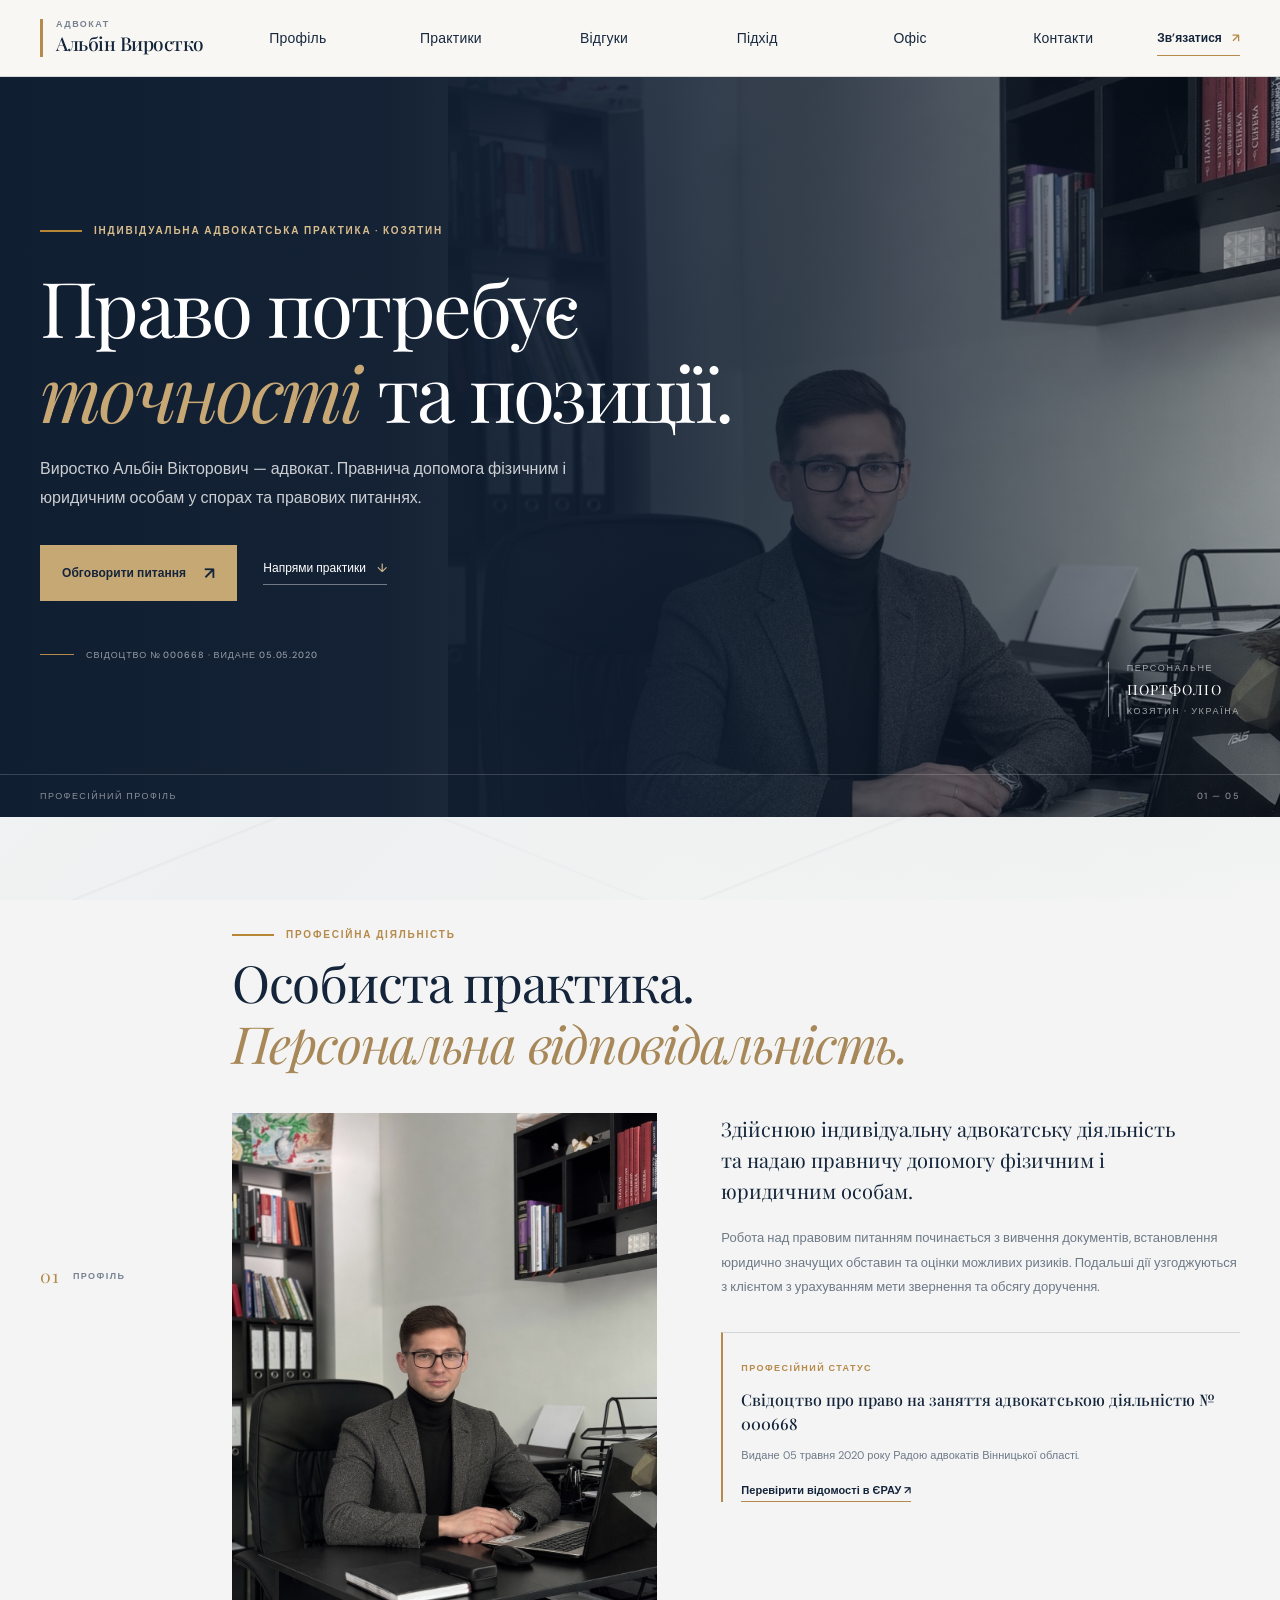
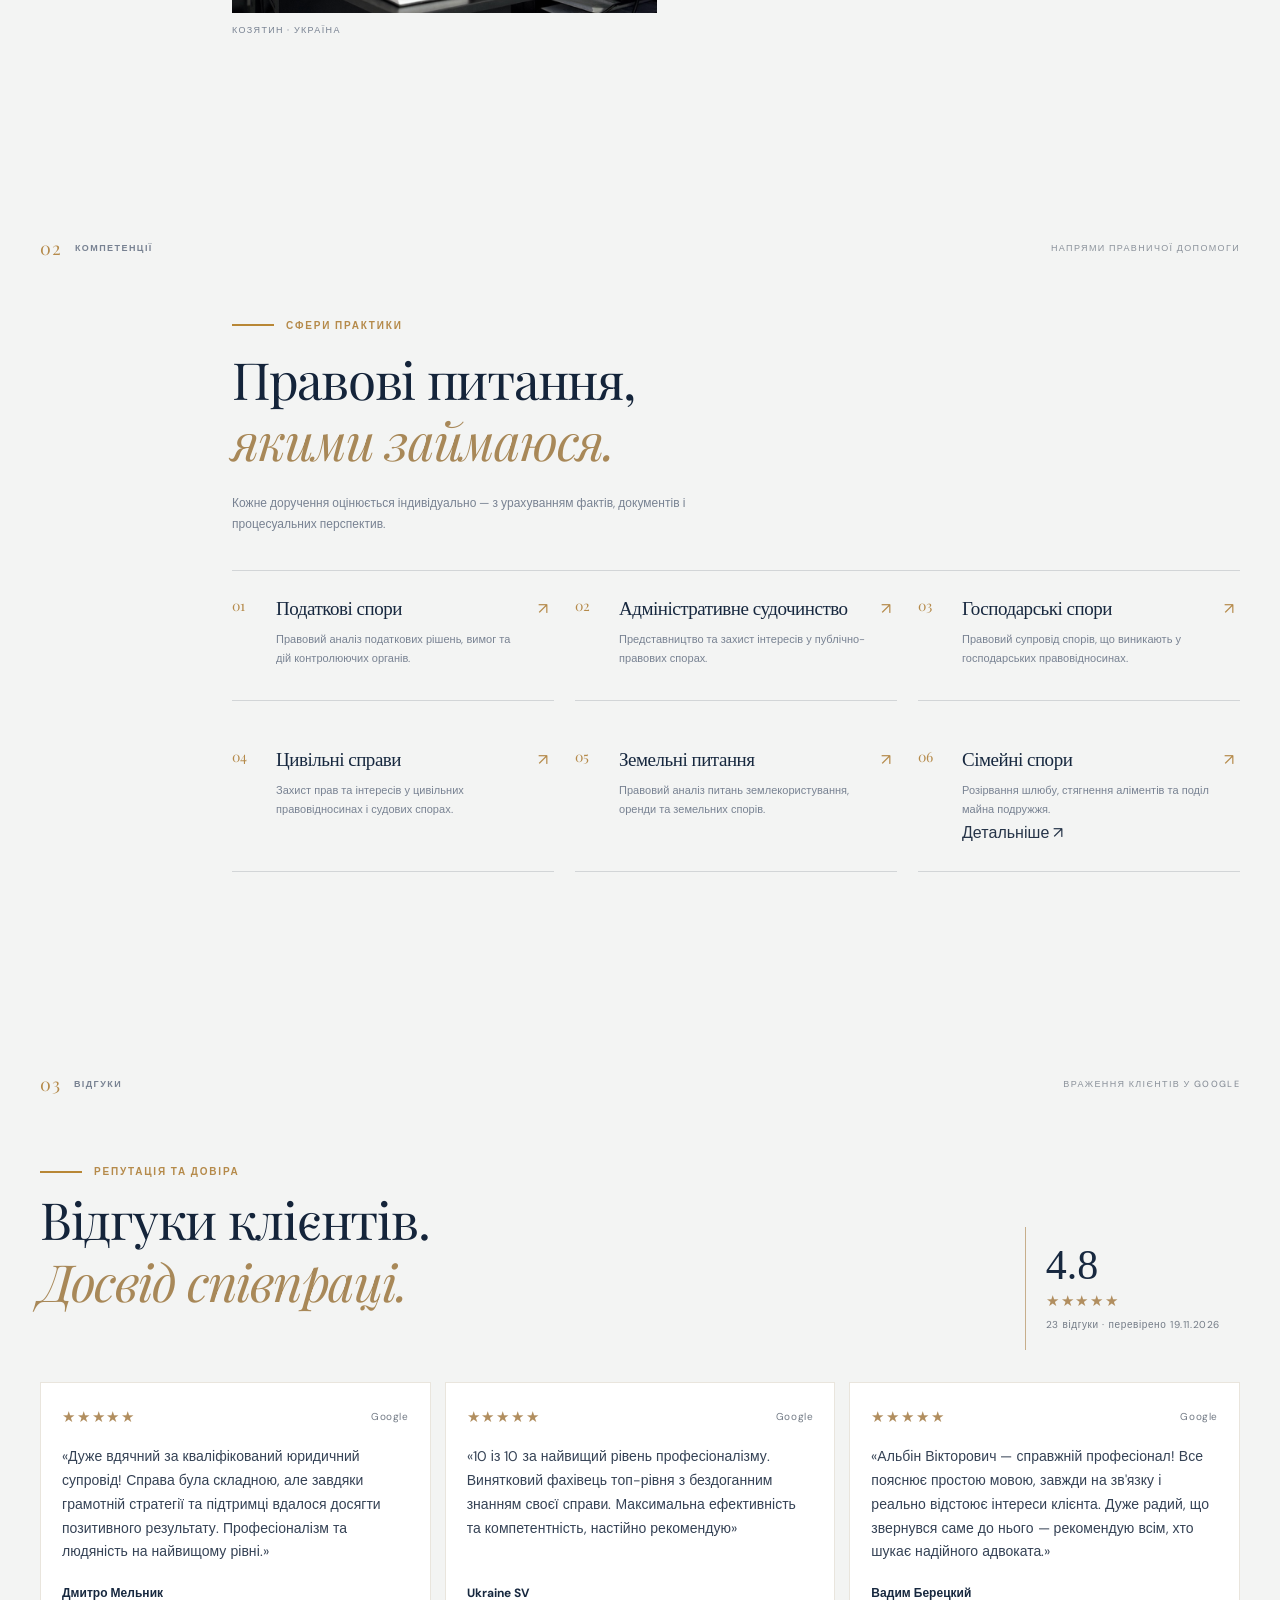
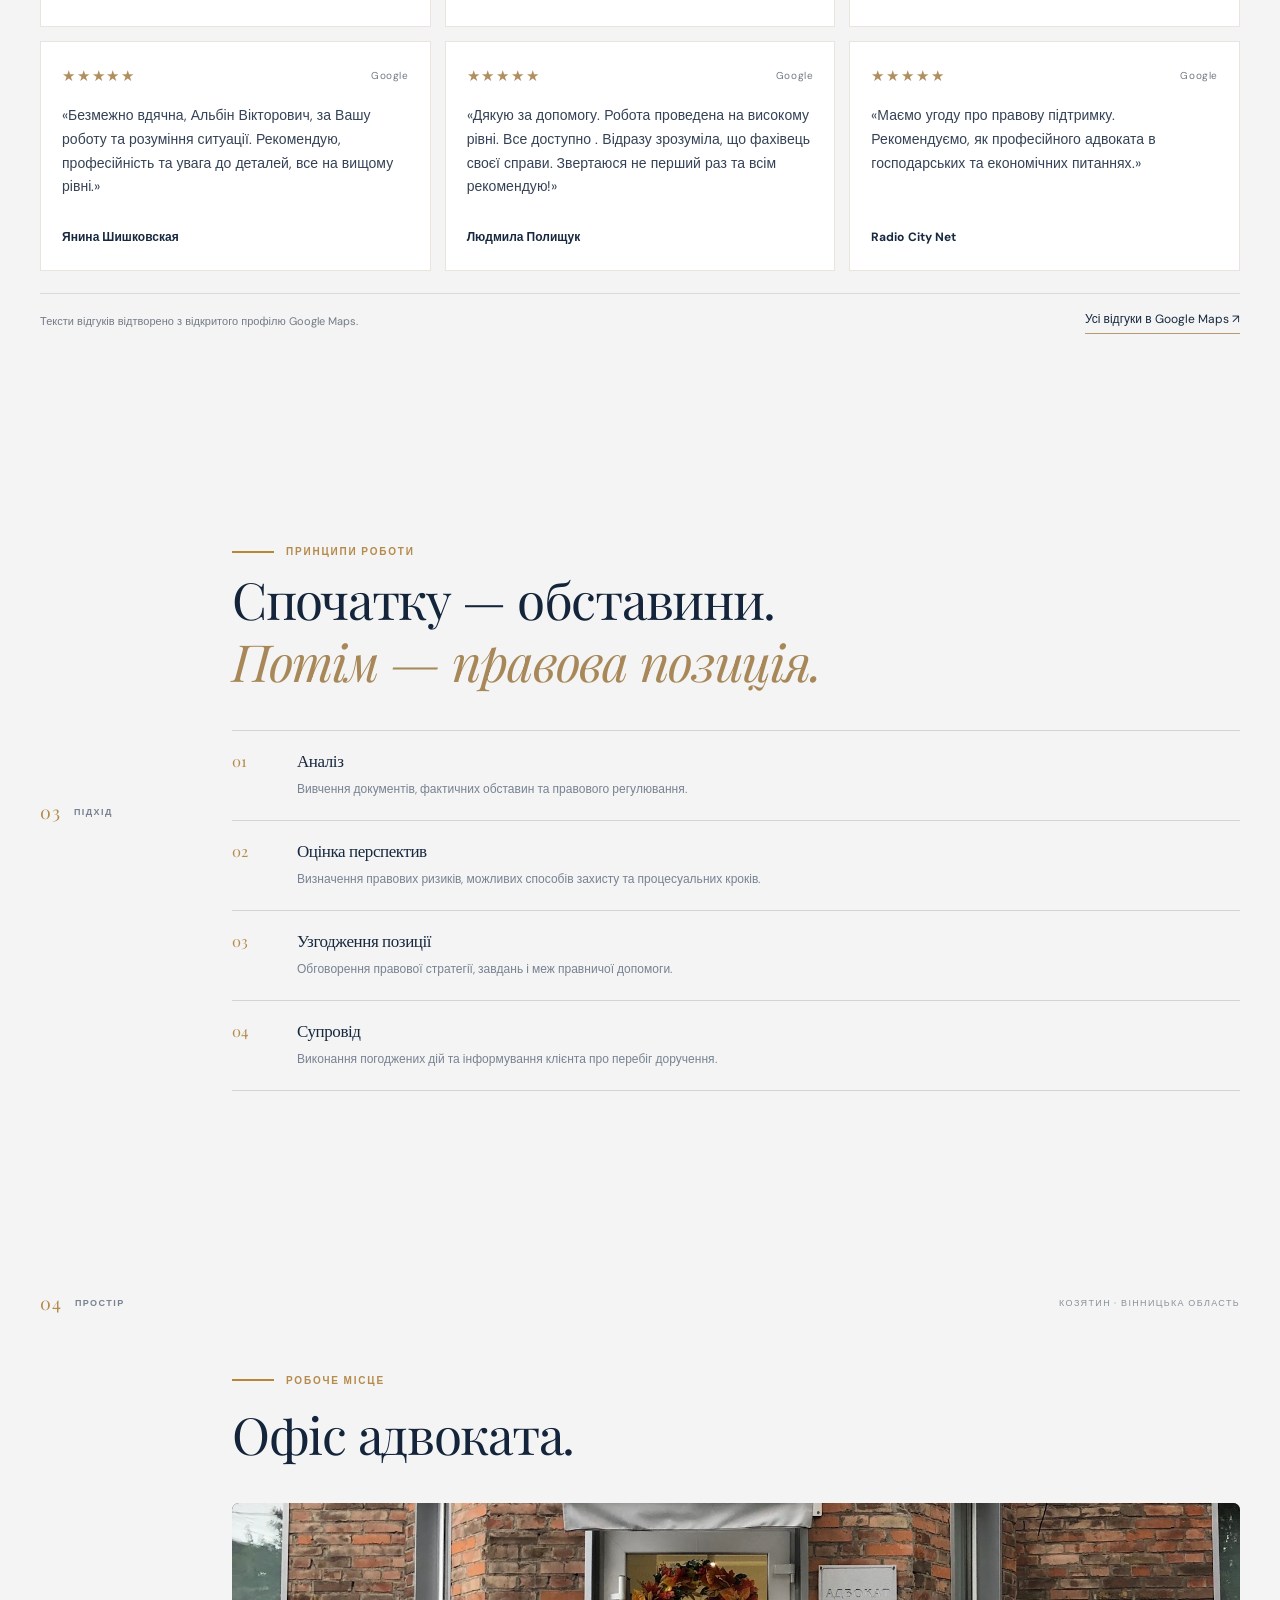
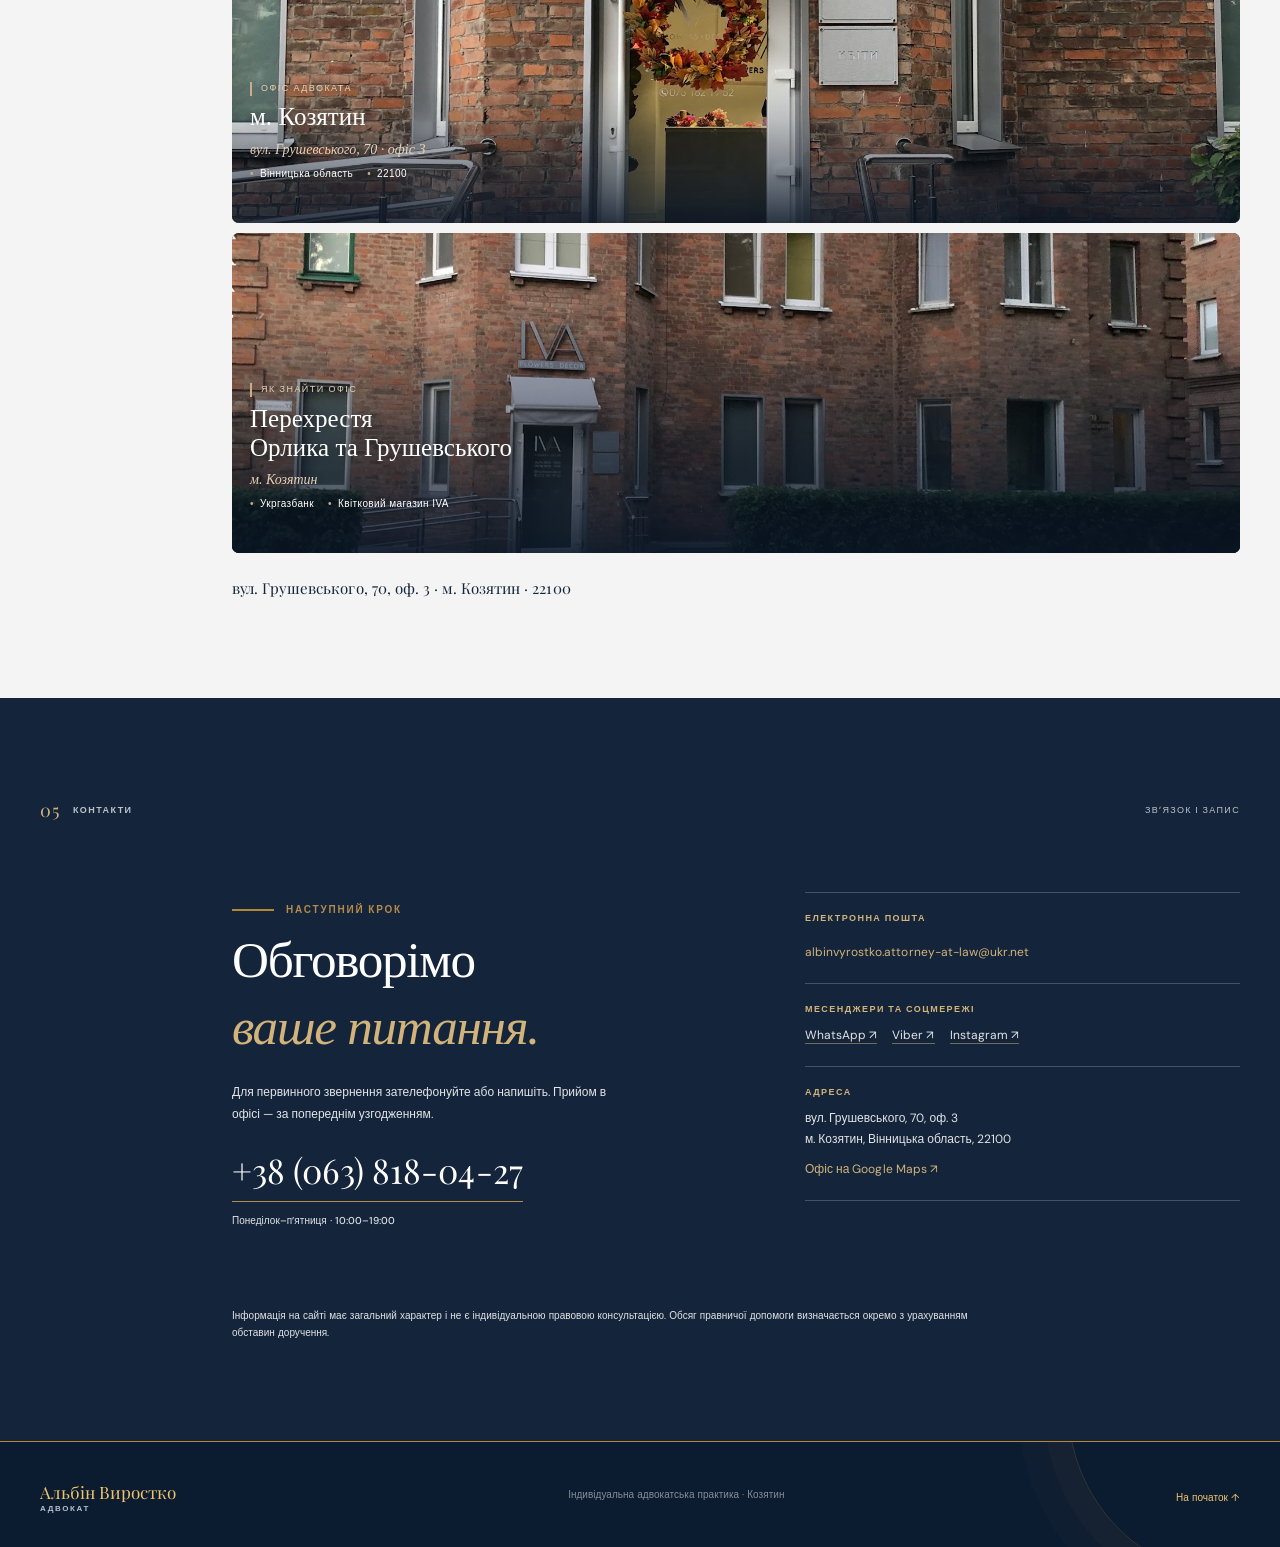
==== index.html @ d51bc51d "Add family disputes to homepage practice areas" ====
<!doctype html>
<html lang="uk"><head>
<meta charset="utf-8"><meta name="viewport" content="width=device-width,initial-scale=1,viewport-fit=cover">
<script>(function(){var desktopOverride=/(?:^|[?&])view=desktop(?:&|$)/.test(location.search);var phoneWidth=Math.min(window.innerWidth||9999,screen.width||9999)<=680;if(!desktopOverride&&phoneWidth){window.location.replace('/mobile.html')}})();</script>
<meta name="description" content="Адвокат Альбін Виростко у Козятині. Індивідуальна адвокатська практика: податкові, адміністративні, господарські, цивільні та земельні спори.">
<meta name="theme-color" content="#14243a"><title>Адвокат Альбін Виростко — персональне портфоліо | Козятин</title>
<link rel="canonical" href="https://advokat-vyrostko.com.ua/">
<link rel="alternate" media="only screen and (max-width: 680px)" href="https://advokat-vyrostko.com.ua/mobile.html">
<link rel="preconnect" href="https://fonts.googleapis.com"><link rel="preconnect" href="https://fonts.gstatic.com" crossorigin>
<link href="https://fonts.googleapis.com/css2?family=DM+Sans:wght@400;500;600;700&family=Playfair+Display:wght@400;500;600&display=swap" rel="stylesheet">
<link rel="stylesheet" href="styles.css?v=soundtrack-toggle-20261120"><link rel="stylesheet" href="mobile-hero-fix.css?v=phone-final-20261119-5"><link rel="icon" type="image/svg+xml" href="/favicon.svg?v=brand-naau-1">
<meta property="og:type" content="website"><meta property="og:locale" content="uk_UA"><meta property="og:title" content="Адвокат Альбін Виростко — персональне портфоліо"><meta property="og:description" content="Індивідуальна адвокатська практика у Козятині. Профіль, напрями практики та контакти."><meta property="og:url" content="https://advokat-vyrostko.com.ua/"><meta property="og:image" content="https://advokat-vyrostko.com.ua/albin-vyrostko-office.jpg"><meta name="twitter:card" content="summary_large_image">
<script type="application/ld+json">{"@context":"https://schema.org","@type":"Attorney","name":"Виростко Альбін Вікторович","url":"https://advokat-vyrostko.com.ua/","telephone":"+380638180427","email":"albinvyrostko.attorney-at-law@ukr.net","address":{"@type":"PostalAddress","streetAddress":"вул. Грушевського, 70, оф. 3","addressLocality":"Козятин","addressRegion":"Вінницька область","postalCode":"22100","addressCountry":"UA"}}</script>
</head><body id="top">
<header class="portfolio-header"><div class="wrap nav">
<a class="brand" href="#top"><span class="brand-mark"></span><span><small>АДВОКАТ</small><strong>Альбін Виростко</strong></span></a>
<button class="menu-toggle" type="button" aria-label="Відкрити меню" aria-expanded="false">☰</button>
<nav aria-label="Головна навігація"><a href="#about">Профіль</a><a href="#practice">Практики</a><a href="#reviews">Відгуки</a><a href="#approach">Підхід</a><a href="#office">Офіс</a><a href="#contacts">Контакти</a></nav>
<a class="header-contact" href="#contacts">Зв’язатися <span class="arrow-text">↗︎</span></a></div></header>
<main>
<section class="portfolio-hero"><div class="hero-photo"></div><div class="hero-shade"></div><div class="wrap hero-layout"><div class="hero-copy">
<p class="eyebrow">ІНДИВІДУАЛЬНА АДВОКАТСЬКА ПРАКТИКА · КОЗЯТИН</p>
<h1>Право потребує<br><em>точності</em> та позиції.</h1>
<p class="hero-description">Виростко Альбін Вікторович — адвокат. Правнича допомога фізичним і юридичним особам у спорах та правових питаннях.</p>
<div class="hero-actions"><a class="btn" href="#contacts">Обговорити питання <span class="arrow-text">↗︎</span></a><a class="text-link" href="#practice">Напрями практики <span class="arrow-text">↓︎</span></a></div>
<div class="hero-meta"><span></span>Свідоцтво № 000668 · видане 05.05.2020</div></div>
<div class="hero-index"><span>ПЕРСОНАЛЬНЕ</span><strong>ПОРТФОЛІО</strong><small>КОЗЯТИН · УКРАЇНА</small></div></div>
<div class="hero-bottom"><span>ПРОФЕСІЙНИЙ ПРОФІЛЬ</span><span>01 — 05</span></div></section>
<section class="section profile-section" id="about"><div class="wrap split-layout"><div class="section-kicker"><b>01</b> ПРОФІЛЬ</div><div><p class="eyebrow">ПРОФЕСІЙНА ДІЯЛЬНІСТЬ</p><h2 class="section-title">Особиста практика.<br><em>Персональна відповідальність.</em></h2>
<div class="profile-content"><figure class="profile-photo"><img src="/albin-vyrostko-office.jpg" alt="Адвокат Альбін Виростко у робочому кабінеті" loading="lazy"><figcaption>КОЗЯТИН · УКРАЇНА</figcaption></figure>
<div class="profile-text"><p class="lead">Здійснюю індивідуальну адвокатську діяльність та надаю правничу допомогу фізичним і юридичним особам.</p><p>Робота над правовим питанням починається з вивчення документів, встановлення юридично значущих обставин та оцінки можливих ризиків. Подальші дії узгоджуються з клієнтом з урахуванням мети звернення та обсягу доручення.</p>
<div class="credential"><span>ПРОФЕСІЙНИЙ СТАТУС</span><strong>Свідоцтво про право на заняття адвокатською діяльністю № 000668</strong><p>Видане 05 травня 2020 року Радою адвокатів Вінницької області.</p><a href="https://erau.unba.org.ua/" target="_blank" rel="noopener noreferrer">Перевірити відомості в ЄРАУ ↗︎</a></div></div></div></div></div></section>
<section class="section practice-section" id="practice"><div class="wrap"><div class="section-topline"><div class="section-kicker"><b>02</b> КОМПЕТЕНЦІЇ</div><span>НАПРЯМИ ПРАВНИЧОЇ ДОПОМОГИ</span></div><div class="practice-intro"><p class="eyebrow">СФЕРИ ПРАКТИКИ</p><h2 class="section-title">Правові питання,<br><em>якими займаюся.</em></h2><p>Кожне доручення оцінюється індивідуально — з урахуванням фактів, документів і процесуальних перспектив.</p></div>
<div class="practice-grid">
<article><b>01</b><div><h3>Податкові спори</h3><p>Правовий аналіз податкових рішень, вимог та дій контролюючих органів.</p></div><span class="arrow-text">↗︎</span></article>
<article><b>02</b><div><h3>Адміністративне судочинство</h3><p>Представництво та захист інтересів у публічно-правових спорах.</p></div><span class="arrow-text">↗︎</span></article>
<article><b>03</b><div><h3>Господарські спори</h3><p>Правовий супровід спорів, що виникають у господарських правовідносинах.</p></div><span class="arrow-text">↗︎</span></article>
<article><b>04</b><div><h3>Цивільні справи</h3><p>Захист прав та інтересів у цивільних правовідносинах і судових спорах.</p></div><span class="arrow-text">↗︎</span></article>
<article><b>05</b><div><h3>Земельні питання</h3><p>Правовий аналіз питань землекористування, оренди та земельних спорів.</p></div><span class="arrow-text">↗︎</span></article>
<article><b>06</b><div><h3><a href="/simeyni-spory.html" style="color:inherit;text-decoration:none">Сімейні спори</a></h3><p>Розірвання шлюбу, стягнення аліментів та поділ майна подружжя.</p><a href="/simeyni-spory.html">Детальніше ↗</a></div><span class="arrow-text">↗︎</span></article></div></div></section>

<section class="section reviews-section" id="reviews">
  <div class="wrap">
    <div class="section-topline">
      <div class="section-kicker"><b>03</b> ВІДГУКИ</div>
      <span>ВРАЖЕННЯ КЛІЄНТІВ У GOOGLE</span>
    </div>
    <div class="reviews-heading">
      <div><p class="eyebrow">РЕПУТАЦІЯ ТА ДОВІРА</p><h2 class="section-title">Відгуки клієнтів.<br><em>Досвід співпраці.</em></h2></div>
      <div class="reviews-score"><strong>4.8</strong><span class="reviews-stars" aria-label="5 зірок">★★★★★</span><small>23 відгуки · перевірено 19.11.2026</small></div>
    </div>
    <div class="reviews-grid">
      <article class="review-card"><div class="review-card-top"><span class="reviews-stars">★★★★★</span><small>Google</small></div><blockquote>«Дуже вдячний за кваліфікований юридичний супровід! Справа була складною, але завдяки грамотній стратегії та підтримці вдалося досягти позитивного результату. Професіоналізм та людяність на найвищому рівні.»</blockquote><strong>Дмитро Мельник</strong></article>
      <article class="review-card"><div class="review-card-top"><span class="reviews-stars">★★★★★</span><small>Google</small></div><blockquote>«10 із 10 за найвищий рівень професіоналізму. Винятковий фахівець топ-рівня з бездоганним знанням своєї справи. Максимальна ефективність та компетентність, настійно рекомендую»</blockquote><strong>Ukraine SV</strong></article>
      <article class="review-card"><div class="review-card-top"><span class="reviews-stars">★★★★★</span><small>Google</small></div><blockquote>«Альбін Вікторович — справжній професіонал! Все пояснює простою мовою, завжди на зв'язку і реально відстоює інтереси клієнта. Дуже радий, що звернувся саме до нього — рекомендую всім, хто шукає надійного адвоката.»</blockquote><strong>Вадим Берецкий</strong></article>
      <article class="review-card"><div class="review-card-top"><span class="reviews-stars">★★★★★</span><small>Google</small></div><blockquote>«Безмежно вдячна, Альбін Вікторович, за Вашу роботу та розуміння ситуації. Рекомендую, професійність та увага до деталей, все на вищому рівні.»</blockquote><strong>Янина Шишковская</strong></article>
      <article class="review-card"><div class="review-card-top"><span class="reviews-stars">★★★★★</span><small>Google</small></div><blockquote>«Дякую за допомогу. Робота проведена на високому рівні. Все доступно . Відразу зрозуміла, що фахівець своєї справи. Звертаюся не перший раз та всім рекомендую!»</blockquote><strong>Людмила Полищук</strong></article>
      <article class="review-card"><div class="review-card-top"><span class="reviews-stars">★★★★★</span><small>Google</small></div><blockquote>«Маємо угоду про правову підтримку. Рекомендуємо, як професійного адвоката в господарських та економічних питаннях.»</blockquote><strong>Radio City Net</strong></article>
    </div>
    <div class="reviews-footer"><span>Тексти відгуків відтворено з відкритого профілю Google Maps.</span><a href="https://www.google.com/maps/place/Адвокат+Виростко+Альбін+Вікторович/@49.6094529,31.429555,17z/data=!3m1!4b1!4m6!3m5!1s0x40d03c4039204c7d:0x45644595dd4a8b16!8m2!3d49.6094504!4d31.4317489!16s%2Fg%2F11c0lqw14z" target="_blank" rel="noopener noreferrer">Усі відгуки в Google Maps ↗</a></div>
  </div>
</section>

<section class="section approach-section" id="approach"><div class="wrap split-layout"><div class="section-kicker"><b>03</b> ПІДХІД</div><div><p class="eyebrow">ПРИНЦИПИ РОБОТИ</p><h2 class="section-title">Спочатку — обставини.<br><em>Потім — правова позиція.</em></h2><div class="approach-list">
<div><b>01</b><section><h3>Аналіз</h3><p>Вивчення документів, фактичних обставин та правового регулювання.</p></section></div>
<div><b>02</b><section><h3>Оцінка перспектив</h3><p>Визначення правових ризиків, можливих способів захисту та процесуальних кроків.</p></section></div>
<div><b>03</b><section><h3>Узгодження позиції</h3><p>Обговорення правової стратегії, завдань і меж правничої допомоги.</p></section></div>
<div><b>04</b><section><h3>Супровід</h3><p>Виконання погоджених дій та інформування клієнта про перебіг доручення.</p></section></div></div></div></div></section>
<section class="section office-section" id="office"><div class="wrap"><div class="section-topline"><div class="section-kicker"><b>04</b> ПРОСТІР</div><span>КОЗЯТИН · ВІННИЦЬКА ОБЛАСТЬ</span></div><div class="practice-intro"><p class="eyebrow">РОБОЧЕ МІСЦЕ</p><h2 class="section-title">Офіс адвоката.</h2></div>
<div class="office-gallery"><figure class="office-entrance-card"><img src="/office-entrance.jpg" alt="Вхід до офісу адвоката у місті Козятин" loading="lazy"><div class="office-entrance-overlay"><span>ОФІС АДВОКАТА</span><strong>м. Козятин</strong><p>вул. Грушевського, 70 · офіс 3</p><ul><li>Вінницька область</li><li>22100</li></ul></div><figcaption>Вхід до офісу · Козятин</figcaption></figure><figure class="office-building-card"><img src="/office-building.jpg" alt="Будівля офісу біля перехрестя вулиць Орлика та Грушевського у Козятині" loading="lazy"><div class="office-building-overlay"><span class="office-building-kicker">ЯК ЗНАЙТИ ОФІС</span><strong>Перехрестя<br>Орлика та Грушевського</strong><p>м. Козятин</p><ul><li>Укргазбанк</li><li>Квітковий магазин IVA</li></ul></div><figcaption>Орієнтир — перехрестя Орлика та Грушевського</figcaption></figure></div><p class="office-address">вул. Грушевського, 70, оф. 3 · м. Козятин · 22100</p></div></section>
<section class="section contact-section" id="contacts"><div class="wrap"><div class="section-topline"><div class="section-kicker"><b>05</b> КОНТАКТИ</div><span>ЗВ’ЯЗОК І ЗАПИС</span></div><div class="contact-layout">
<div class="contact-intro"><p class="eyebrow">НАСТУПНИЙ КРОК</p><h2>Обговорімо<br><em>ваше питання.</em></h2><p>Для первинного звернення зателефонуйте або напишіть. Прийом в офісі — за попереднім узгодженням.</p><a class="contact-phone" href="tel:+380638180427">+38 (063) 818-04-27</a><span class="contact-hours">Понеділок–п’ятниця · 10:00–19:00</span></div>
<div class="contact-details"><div><span>ЕЛЕКТРОННА ПОШТА</span><a href="mailto:albinvyrostko.attorney-at-law@ukr.net">albinvyrostko.attorney-at-law@ukr.net</a></div><div><span>МЕСЕНДЖЕРИ ТА СОЦМЕРЕЖІ</span><p><a href="https://wa.me/380638180427" target="_blank" rel="noopener noreferrer">WhatsApp ↗︎</a><a href="viber://add?number=%2B380638180427">Viber ↗︎</a><a href="https://www.instagram.com/albin_vyrostko/" target="_blank" rel="noopener noreferrer">Instagram ↗︎</a></p></div><div><span>АДРЕСА</span><p>вул. Грушевського, 70, оф. 3<br>м. Козятин, Вінницька область, 22100</p><a href="https://www.google.com/maps/search/?api=1&query=Advokat%20Vyrostko%20Albin%20Viktorovych%2C%20Hrushevskoho%2070%2C%20Koziatyn%2C%20Vinnytsia%20Oblast%2C%20Ukraine" target="_blank" rel="noopener noreferrer">Офіс на Google Maps ↗︎</a></div></div></div>
<p class="legal-note">Інформація на сайті має загальний характер і не є індивідуальною правовою консультацією. Обсяг правничої допомоги визначається окремо з урахуванням обставин доручення.</p></div></section>
</main>
<footer class="portfolio-footer"><div class="wrap"><a href="#top">Альбін Виростко <small>АДВОКАТ</small></a><span>Індивідуальна адвокатська практика · Козятин</span><a href="#top">На початок ↑︎</a></div></footer>
<script src="script.js?v=no-soundtrack-20261120" defer></script></body></html>
---- styles.css ----
:root {
  --navy: #14243a;
  --navy2: #0d1b2e;
  --gold: #d39a2f;
  --gold2: #edbd58;
  --cream: #f7f5f0;
  --ink: #1b2738;
  --muted: #687385;
  --line: #e5e2dc;
  --serif: Georgia, "Times New Roman", serif;
  --sans: Arial, Helvetica, sans-serif;
}

/* Base */
* { box-sizing: border-box; }
html { scroll-behavior: smooth; }
body {
  margin: 0;
  color: var(--ink);
  font-family: var(--sans);
  line-height: 1.6;
  background: #fff;
}
a { color: inherit; text-decoration: none; }
.wrap { width: min(1180px, calc(100% - 44px)); margin: auto; }

/* Header and navigation */
header {
  position: sticky;
  top: 0;
  z-index: 20;
  background: rgba(255,255,255,.96);
  backdrop-filter: blur(10px);
  border-bottom: 1px solid var(--line);
}
.nav {
  min-height: 82px;
  display: flex;
  align-items: center;
  justify-content: space-between;
  gap: 24px;
}
.brand { display: flex; align-items: center; gap: 13px; min-width: 270px; }
.brand-mark { width: 4px; height: 48px; background: var(--gold); }
.brand small {
  display: block;
  font-size: 12px;
  letter-spacing: .12em;
  text-transform: uppercase;
  color: var(--muted);
  font-weight: 700;
}
.brand strong { font: 700 22px/1.12 var(--serif); color: var(--navy); }
nav {
  display: flex;
  align-items: center;
  gap: 24px;
  font-size: 14px;
  font-weight: 600;
}
nav a { padding: 8px 0; border-bottom: 2px solid transparent; }
nav a:hover, nav a.active { border-color: var(--gold); }
.menu-toggle {
  display: none;
  background: none;
  border: 0;
  font-size: 26px;
  color: var(--navy);
}

/* Buttons */
.btn {
  display: inline-flex;
  align-items: center;
  justify-content: center;
  gap: 10px;
  background: linear-gradient(135deg, var(--gold2), var(--gold));
  color: #171d27;
  padding: 13px 22px;
  border-radius: 5px;
  font-weight: 700;
  border: 0;
  cursor: pointer;
  transition: .2s;
}
.btn:hover { transform: translateY(-2px); filter: brightness(1.03); }
.btn-outline { background: transparent; border: 1px solid var(--gold); color: var(--navy); }

/* Shared typography */
h1, h2, h3 {
  font-family: var(--serif);
  color: var(--navy);
  line-height: 1.08;
}
.eyebrow {
  font-size: 12px;
  font-weight: 700;
  letter-spacing: .13em;
  text-transform: uppercase;
  color: var(--navy);
  display: flex;
  align-items: center;
  gap: 12px;
}
.eyebrow:before { content: ""; width: 42px; height: 2px; background: var(--gold); }

/* Home page */
.hero {
  position: relative;
  min-height: 440px;
  display: flex;
  align-items: center;
  overflow: hidden;
  isolation: isolate;
  background: #fbfaf7;
}
.hero::before {
  content: "";
  position: absolute;
  inset: -3%;
  z-index: 0;
  background: url('assets/hero-office.jpg') center right/cover no-repeat;
  transform: scale(1.04);
  animation: hero-photo-motion 14s ease-in-out infinite alternate;
}
.hero::after {
  content: "";
  position: absolute;
  inset: 0;
  z-index: 1;
  background: linear-gradient(90deg, #fbfaf7 0%, rgba(251,250,247,.98) 34%, rgba(251,250,247,.76) 50%, rgba(251,250,247,.03) 73%);
  pointer-events: none;
}
.hero > .wrap { position: relative; z-index: 2; }
@keyframes hero-photo-motion {
  from { transform: scale(1.04) translate3d(0, 0, 0); }
  to { transform: scale(1.22) translate3d(-2.2%, -1%, 0); }
}
.hero-inner { padding: 68px 0 64px; max-width: 660px; position: relative; }
h1 {
  font-size: clamp(42px, 6vw, 68px);
  margin: 18px 0 20px;
  letter-spacing: -.025em;
}
.hero p { font-size: 19px; max-width: 580px; margin: 0 0 27px; color: #263449; }
.hero-actions { display: flex; gap: 24px; align-items: center; flex-wrap: wrap; }
.contact-inline {
  border-left: 1px solid var(--gold);
  padding-left: 22px;
  display: grid;
  gap: 5px;
  font-size: 14px;
}
.practice-grid { display: grid; grid-template-columns: repeat(4, 1fr); gap: 14px; }
.practice-card {
  border: 1px solid var(--line);
  border-radius: 7px;
  padding: 24px 18px;
  min-height: 150px;
  background: #fff;
  transition: .2s;
}
.practice-card:hover {
  border-color: var(--gold);
  transform: translateY(-3px);
  box-shadow: 0 12px 28px rgba(20,36,58,.07);
}
.practice-card .num { font: 700 13px var(--sans); color: var(--gold); letter-spacing: .08em; }
.practice-card h3 { font-size: 20px; margin: 13px 0 8px; }
.practice-card p { font-size: 14px; color: var(--muted); margin: 0; }

/* Sections and content */
.section { padding: 64px 0; }
.section.alt { background: var(--cream); }
.section-head { text-align: center; margin: 0 auto 34px; }
.section-head h2 { font-size: 36px; margin: 0 0 12px; }
.section-head p { color: var(--muted); margin: 0; }
.page-hero {
  background: var(--cream);
  padding: 62px 0 48px;
  border-bottom: 1px solid var(--line);
}
.page-hero h1 { font-size: 48px; margin: 12px 0; }
.page-hero p { color: var(--muted); max-width: 760px; margin: 0; }
.content { max-width: 850px; }
.content h2 { font-size: 29px; margin: 34px 0 12px; }
.content p, .content li { font-size: 16px; color: #39475a; }
.content ul { padding-left: 22px; }
.note {
  border-left: 3px solid var(--gold);
  padding: 12px 16px;
  background: #fbf8f1;
  color: #596575;
  font-size: 14px;
  margin: 22px 0;
}

/* About and credentials */
.about-grid {
  display: grid;
  grid-template-columns: 1.15fr .85fr;
  gap: 55px;
  align-items: center;
}
.about-panel {
  background: var(--navy);
  color: #fff;
  padding: 38px;
  border-radius: 8px;
  position: relative;
  overflow: hidden;
}
.about-panel:after {
  content: "";
  position: absolute;
  width: 200px;
  height: 200px;
  border: 1px solid rgba(237,189,88,.3);
  border-radius: 50%;
  right: -80px;
  bottom: -100px;
}
.about-panel h2 { color: #fff; font-size: 36px; margin: 0 0 15px; }
.about-panel p { color: #edf0f4; margin: 0 0 14px; }
.facts { display: grid; grid-template-columns: 1fr 1fr; gap: 14px; }
.fact { background: #fff; border: 1px solid var(--line); padding: 22px; border-radius: 7px; }
.fact strong { display: block; font: 700 23px var(--serif); color: var(--navy); margin-bottom: 5px; }
.fact span { font-size: 13px; color: var(--muted); }
.about-profile-grid {
  display: grid;
  grid-template-columns: minmax(0, 1.25fr) minmax(260px, .75fr);
  gap: 42px;
  align-items: start;
}
.about-profile-copy { max-width: 690px; }
.about-profile-copy h2 { font-size: 29px; margin: 0 0 12px; }
.about-profile-copy h2:not(:first-child) { margin-top: 30px; }
.about-profile-copy p { font-size: 16px; color: #39475a; margin: 0; }
.about-portrait { width: 100%; max-width: 380px; justify-self: end; margin: 0; }
.about-portrait img {
  display: block;
  width: 100%;
  height: auto;
  max-height: 480px;
  object-fit: contain;
  object-position: center;
  border-radius: 7px;
}
.about-portrait figcaption, .office-gallery figcaption {
  font-size: 13px;
  color: var(--muted);
  padding-top: 10px;
}
.office-gallery { display: grid; grid-template-columns: 1.1fr .9fr; gap: 22px; align-items: start; }
.office-gallery figure { margin: 0; }
.office-gallery img {
  display: block;
  width: 100%;
  height: 390px;
  object-fit: cover;
  object-position: center;
  border-radius: 7px;
}
.office-gallery-main img { height: 490px; }

/* Contacts */
.contact-grid { display: grid; grid-template-columns: 1fr 1fr; gap: 22px; }
.contact-card { border: 1px solid var(--line); border-radius: 8px; padding: 25px; background: #fff; }
.contact-card h3 { margin: 0 0 10px; font-size: 22px; }
.contact-card p { margin: 6px 0; color: var(--muted); }
.contact-card .btn { margin-top: 12px; }
.contact-phone-row { display: flex; align-items: center; gap: 10px; flex-wrap: wrap; }
.office-map {
  margin-top: 34px;
  padding: 28px;
  background: var(--cream);
  border: 1px solid var(--line);
  border-radius: 8px;
}
.office-map h2 { margin: 0 0 8px; font: 700 28px/1.2 var(--serif); color: var(--navy); }
.office-map p { margin: 0 0 18px; color: var(--muted); }
.map-frame { overflow: hidden; border-radius: 6px; border: 1px solid var(--line); background: #eee; }
.map-frame iframe { display: block; width: 100%; height: 420px; }
.map-open-link {
  display: inline-block;
  margin-top: 14px;
  color: var(--navy);
  font-weight: 700;
  border-bottom: 1px solid var(--gold);
}

/* Articles */
.article-list { display: grid; gap: 14px; }
.article-item { border: 1px solid var(--line); border-radius: 7px; padding: 20px 22px; }
.article-item h3 { margin: 0 0 7px; font-size: 21px; }
.article-item p { margin: 0; color: var(--muted); font-size: 14px; }

/* Contact actions */
.messenger-inline {
  display: inline-flex;
  align-items: center;
  gap: 8px;
  margin-left: 12px;
  vertical-align: middle;
  flex-wrap: wrap;
}
.phone-call-link { display: inline-flex; align-items: center; gap: 6px; }
72% { transform: rotate(-18deg); }
  76% { transform: rotate(16deg); }
  80% { transform: rotate(-14deg); }
  84% { transform: rotate(12deg); }
  88% { transform: rotate(-8deg); }
  92% { transform: rotate(5deg); }
}

/* Footer */
footer { background: #0b1b30; color: #e8edf4; padding: 34px 0; }
.footer-row { display: flex; justify-content: space-between; gap: 25px; align-items: center; }
.footer-brand { font: 700 20px var(--serif); }
footer small { color: #b8c1ce; }
footer a { color: #f0c56c; display: inline-block; margin-top: 5px; }

/* Responsive layout */
@media (max-width: 980px) {
  nav { gap: 13px; font-size: 13px; }
  .brand strong { font-size: 19px; }
  .nav > .btn { display: none; }
  .practice-grid { grid-template-columns: repeat(2, 1fr); }
}
@media (max-width: 720px) {
  .wrap { width: min(100% - 30px, 600px); }
  .nav { min-height: 70px; }
  .menu-toggle { display: block; }
  nav {
    display: none;
    position: absolute;
    top: 70px;
    left: 0;
    right: 0;
    background: #fff;
    padding: 14px 22px 22px;
    box-shadow: 0 12px 20px #14243a18;
    flex-direction: column;
    align-items: flex-start;
  }
  nav.open { display: flex; }
  .brand { min-width: 0; }
  .brand strong { font-size: 17px; }
  .brand small { font-size: 10px; }
  .hero {
    min-height: 540px;
  }
  .hero::before { background-position: center; }
  .hero::after {
    background: linear-gradient(180deg, rgba(251,250,247,.98) 0%, rgba(251,250,247,.92) 53%, rgba(251,250,247,.15) 100%);
  }
  .hero-inner { padding: 54px 0; }
  .hero p { font-size: 17px; }
  .contact-inline { border-left: 0; border-top: 1px solid var(--gold); padding: 13px 0 0; }
  .section { padding: 48px 0; }
  .section-head h2 { font-size: 30px; }
  .practice-grid { grid-template-columns: 1fr; }
  .practice-card { min-height: 0; }
  .about-grid, .contact-grid { grid-template-columns: 1fr; gap: 20px; }
  .about-panel { padding: 28px; }
  .facts { grid-template-columns: 1fr 1fr; }
  .cta-row, .footer-row { align-items: flex-start; flex-direction: column; }
  .page-hero { padding: 45px 0 35px; }
  .page-hero h1 { font-size: 38px; }
  .about-profile-grid, .office-gallery { grid-template-columns: 1fr; gap: 24px; }
  .about-portrait { max-width: 340px; justify-self: center; }
  .about-portrait img { max-height: 440px; }
  .office-gallery img, .office-gallery-main img {
    height: auto;
    max-height: 520px;
    object-fit: contain;
    background: #eee;
  }
  .contact-phone-row { align-items: flex-start; flex-direction: column; }
  .messenger-inline { margin-left: 0; margin-top: 8px; }
  .office-map { padding: 18px; }
  .office-map h2 { font-size: 24px; }
  .map-frame iframe { height: 320px; }
}/* Shared inline contact buttons and consistent page accents */
.messenger-link {
  display: inline-flex;
  align-items: center;
  justify-content: center;
  min-width: 0;
  padding: 7px 12px;
  border-radius: 18px;
  color: #fff;
  font: 700 13px var(--sans);
  text-decoration: none;
  white-space: nowrap;
  transition: filter .2s, transform .2s;
}
.messenger-link:hover { filter: brightness(1.08); transform: translateY(-1px); }
.messenger-whatsapp { background: #168b4b; }
.messenger-viber { background: #665cac; }
.eyebrow-center { justify-content: center; }
.eyebrow-light { color: #f0c56c; }
.about-portrait { width: 100%; max-width: 380px; margin: 0 auto; }
.about-portrait img {
  display: block;
  width: 100%;
  height: auto;
  max-height: 480px;
  object-fit: contain;
  border-radius: 7px;
}
.map-frame iframe { border: 0; }


/* Discreet fixed messenger shortcuts */
.messenger-contact {
  position: fixed;
  right: 18px;
  bottom: 18px;
  z-index: 40;
  display: flex;
  align-items: center;
  gap: 7px;
  padding: 6px;
  background: rgba(255,255,255,.94);
  border: 1px solid rgba(20,36,58,.10);
  border-radius: 999px;
  box-shadow: 0 3px 14px rgba(13,27,46,.10);
  backdrop-filter: blur(8px);
}
.messenger-contact .messenger-link {
  padding: 7px 11px;
  border-radius: 999px;
  font-size: 12px;
  font-weight: 600;
  box-shadow: none;
}
.messenger-contact .messenger-whatsapp { background: #4d8061; }
.messenger-contact .messenger-viber { background: #77719a; }
.messenger-contact .messenger-link:hover {
  filter: brightness(1.04);
  transform: none;
}
@media (max-width: 720px) {
  .messenger-contact {
    right: 12px;
    bottom: calc(12px + env(safe-area-inset-bottom));
    left: auto;
    padding: 5px;
    gap: 6px;
    background: rgba(255,255,255,.92);
    box-shadow: 0 2px 10px rgba(13,27,46,.09);
  }
  .messenger-contact .messenger-link {
    padding: 7px 10px;
    font-size: 11px;
  }
}



/* Scroll reveal for photographs on the About page */
.about-portrait,
.office-gallery figure {
  opacity: 0;
  transform: translate3d(0, 34px, 0);
  transition: opacity .85s ease, transform .85s cubic-bezier(.2,.7,.2,1);
  will-change: opacity, transform;
}
.office-gallery figure:nth-child(2) { transition-delay: .14s; }
.about-portrait.is-visible,
.office-gallery figure.is-visible,
.office-gallery figure.motion-visible {
  opacity: 1;
  transform: translate3d(0, 0, 0);
}
@media (prefers-reduced-motion: reduce) {
  .about-portrait,
  .office-gallery figure {
    opacity: 1;
    transform: none;
    transition: none;
    will-change: auto;
  }
}


/* Homepage motion system: restrained cinematic entrances and scroll reveals */
.home-page .hero-inner,
.home-page .hero p,
.home-page .hero-actions {
  opacity: 0;
  transform: translate3d(0, 24px, 0);
  animation: home-intro .9s cubic-bezier(.2,.7,.2,1) forwards;
}
.home-page .hero-inner { animation-delay: .12s; }
.home-page .hero p { animation-delay: .32s; }
.home-page .hero-actions { animation-delay: .48s; }
@keyframes home-intro {
  to { opacity: 1; transform: translate3d(0,0,0); }
}
.home-page .brand-mark { transform-origin: top; animation: brand-mark-grow .8s ease-out both; }
@keyframes brand-mark-grow { from { transform: scaleY(0); } to { transform: scaleY(1); } }

.home-page.motion-ready .home-reveal {
  opacity: 0;
  transform: translate3d(0, 38px, 0);
  transition: opacity .8s ease, transform .85s cubic-bezier(.2,.7,.2,1);
  will-change: opacity, transform;
}
.home-page.motion-ready .home-reveal.is-visible {
  opacity: 1;
  transform: translate3d(0,0,0);
}
.home-page .practice-card {
  transition: opacity .8s ease, transform .8s cubic-bezier(.2,.7,.2,1), box-shadow .25s, border-color .25s;
}
.home-page .practice-card.is-visible:hover {
  transform: translate3d(0,-5px,0);
}
.home-page .fact {
  transition: transform .3s ease, box-shadow .3s ease, border-color .3s ease;
}
.home-page .fact:hover {
  transform: translateY(-5px);
  border-color: var(--gold);
  box-shadow: 0 14px 30px rgba(20,36,58,.09);
}
.home-page .about-panel,
.home-page .cta-band { overflow: hidden; }
.home-page .about-panel:after {
  animation: orbit-drift 12s ease-in-out infinite alternate;
}
@keyframes orbit-drift {
  from { transform: translate3d(0,0,0) scale(1); }
  to { transform: translate3d(-22px,-16px,0) scale(1.12); }
}
.home-page .section-head .eyebrow:before { transform-origin: right; }
.home-page .section-head.is-visible .eyebrow:before {
  animation: line-expand .8s ease-out both;
}
@keyframes line-expand { from { transform: scaleX(0); } to { transform: scaleX(1); } }

@media (prefers-reduced-motion: reduce) {
  .home-page .hero-inner,
  .home-page .hero p,
  .home-page .hero-actions,
  .home-page .brand-mark,
  .home-page .about-panel:after {
    animation: none !important;
    opacity: 1;
    transform: none;
  }
  .home-page.motion-ready .home-reveal {
    opacity: 1;
    transform: none;
    transition: none;
  }
}


/* Consistent reveal motion across every internal page */
.site-reveal {
  opacity: 0;
  transform: translate3d(0, 30px, 0);
  transition: opacity .78s ease, transform .82s cubic-bezier(.2,.7,.2,1);
  will-change: opacity, transform;
}
.site-reveal.is-visible {
  opacity: 1;
  transform: translate3d(0,0,0);
}
.site-reveal[data-reveal="left"] { transform: translate3d(-28px, 12px, 0); }
.site-reveal[data-reveal="right"] { transform: translate3d(28px, 12px, 0); }
.site-reveal[data-reveal="left"].is-visible,
.site-reveal[data-reveal="right"].is-visible { transform: translate3d(0,0,0); }
main .page-hero .eyebrow,
main .page-hero h1,
main .page-hero p {
  animation: page-heading-enter .7s cubic-bezier(.2,.7,.2,1) both;
}
main .page-hero h1 { animation-delay: .12s; }
main .page-hero p { animation-delay: .24s; }
@keyframes page-heading-enter {
  from { opacity: 0; transform: translate3d(0,18px,0); }
  to { opacity: 1; transform: translate3d(0,0,0); }
}
@media (prefers-reduced-motion: reduce) {
  .site-reveal,
  .site-reveal[data-reveal="left"],
  .site-reveal[data-reveal="right"] {
    opacity: 1 !important;
    transform: none !important;
    transition: none !important;
    will-change: auto;
  }
  main .page-hero .eyebrow,
  main .page-hero h1,
  main .page-hero p {
    animation: none !important;
  }
}


/* Refined animated navigation bar */
header {
  background: rgba(255,255,255,.88);
  -webkit-backdrop-filter: blur(16px) saturate(1.25);
  backdrop-filter: blur(16px) saturate(1.25);
  border-bottom: 1px solid rgba(211,154,47,.22);
  box-shadow: 0 5px 24px rgba(13,27,46,.045);
  animation: header-settle .75s cubic-bezier(.2,.7,.2,1) both;
}
@keyframes header-settle {
  from { opacity: 0; transform: translate3d(0,-14px,0); }
  to { opacity: 1; transform: translate3d(0,0,0); }
}
.nav { min-height: 84px; gap: clamp(12px, 1.8vw, 24px); }
.brand { position: relative; gap: 12px; transition: transform .3s ease; }
.brand:hover { transform: translateY(-1px); }
.brand-mark {
  width: 4px;
  height: 46px;
  border-radius: 4px;
  background: linear-gradient(180deg, var(--gold2), var(--gold), #a97620);
  box-shadow: 0 0 0 4px rgba(211,154,47,.08);
  transition: height .35s ease, box-shadow .35s ease;
}
.brand:hover .brand-mark {
  height: 52px;
  box-shadow: 0 0 0 6px rgba(211,154,47,.11), 0 0 18px rgba(211,154,47,.22);
}
.brand strong { letter-spacing: -.015em; transition: color .25s ease; }
.brand:hover strong { color: #9a6a1d; }
nav { gap: clamp(12px, 1.65vw, 23px); }
nav a {
  position: relative;
  padding: 10px 0;
  border: 0;
  color: #344154;
  transition: color .25s ease;
}
nav a::after {
  content: "";
  position: absolute;
  left: 0;
  right: 0;
  bottom: 3px;
  height: 2px;
  border-radius: 2px;
  background: linear-gradient(90deg, var(--gold), var(--gold2));
  transform: scaleX(0);
  transform-origin: left center;
  transition: transform .32s cubic-bezier(.2,.7,.2,1);
}
nav a:hover, nav a.active { color: var(--navy); }
nav a:hover::after, nav a.active::after { transform: scaleX(1); }
.nav > .btn {
  position: relative;
  overflow: hidden;
  padding: 11px 17px;
  border-radius: 4px;
  box-shadow: 0 5px 14px rgba(176,123,31,.16);
  transition: transform .25s ease, box-shadow .25s ease;
}
.nav > .btn::before {
  content: "";
  position: absolute;
  top: -40%;
  bottom: -40%;
  left: -65%;
  width: 38%;
  transform: skewX(-22deg);
  background: rgba(255,255,255,.38);
  transition: left .55s ease;
}
.nav > .btn:hover {
  transform: translateY(-2px);
  box-shadow: 0 8px 20px rgba(176,123,31,.23);
}
.nav > .btn:hover::before { left: 130%; }
.menu-toggle {
  border-radius: 5px;
  padding: 5px 9px;
  transition: background .25s ease, transform .25s ease;
}
.menu-toggle:hover { background: rgba(211,154,47,.10); transform: rotate(4deg); }

@media (max-width: 980px) {
  .nav { min-height: 78px; }
  nav { gap: 12px; }
}
@media (max-width: 720px) {
  header { background: rgba(255,255,255,.94); }
  .nav { min-height: 70px; }
  nav {
    top: 70px;
    padding: 12px 22px 20px;
    border-top: 1px solid rgba(211,154,47,.18);
    border-bottom: 1px solid var(--line);
    border-radius: 0 0 12px 12px;
    opacity: 0;
    transform: translateY(-8px);
    transition: opacity .25s ease, transform .25s ease;
  }
  nav.open { opacity: 1; transform: translateY(0); }
  nav a { padding: 9px 0; }
  nav a::after { bottom: 2px; }
  .brand-mark { height: 40px; }
}
@media (prefers-reduced-motion: reduce) {
  header { animation: none; }
  .brand, .brand-mark, nav a, nav a::after, .nav > .btn,
  .nav > .btn::before, .menu-toggle { transition: none; }
}


/* Balanced spacing and symmetrical page rhythm */
:root {
  --space-section: clamp(56px, 6vw, 76px);
  --space-card: 22px;
}
main > .section {
  padding-block: var(--space-section);
}
main > .section + .section {
  border-top: 0;
}
.section-head {
  width: min(100%, 720px);
  margin: 0 auto 38px;
  padding-inline: 12px;
}
.section-head h2 {
  margin: 12px 0 14px;
  line-height: 1.14;
}
.section-head p {
  max-width: 640px;
  margin-inline: auto;
  line-height: 1.7;
}
.page-hero {
  padding-block: clamp(48px, 5.5vw, 68px);
}
.page-hero .wrap {
  max-width: 1180px;
}
.page-hero h1 {
  margin: 14px 0 16px;
  line-height: 1.12;
}
.page-hero p {
  max-width: 700px;
  line-height: 1.75;
}
.content {
  width: min(100%, 850px);
  margin-inline: auto;
}
.content h2 {
  margin: 36px 0 13px;
  line-height: 1.18;
}
.content h2:first-child {
  margin-top: 0;
}
.content p, .content li {
  line-height: 1.78;
}
.content p {
  margin: 0 0 18px;
}
.content ul {
  margin: 12px 0 22px;
}
.note {
  margin-block: 26px;
  padding: 16px 20px;
  line-height: 1.7;
}
.practice-grid {
  gap: 18px;
  align-items: stretch;
}
.practice-card {
  min-height: 184px;
  height: 100%;
  display: flex;
  flex-direction: column;
  padding: 25px 22px;
}
.practice-card h3 {
  margin: 15px 0 10px;
  line-height: 1.22;
}
.practice-card p {
  line-height: 1.65;
}
.practice-card:last-child {
  grid-column: 2 / span 2;
}
.about-grid {
  gap: clamp(28px, 4vw, 48px);
}
.about-panel {
  padding: clamp(28px, 3.5vw, 42px);
}
.about-panel h2 {
  line-height: 1.16;
}
.facts {
  gap: 16px;
  align-content: stretch;
}
.fact {
  min-height: 126px;
  display: flex;
  flex-direction: column;
  justify-content: center;
  padding: 22px 24px;
}
.fact strong {
  line-height: 1.2;
}
.about-profile-grid {
  gap: clamp(32px, 4vw, 54px);
  align-items: center;
}
.about-profile-copy h2 {
  margin: 0 0 14px;
}
.about-profile-copy h2:not(:first-child) {
  margin-top: 32px;
}
.about-profile-copy p {
  line-height: 1.78;
}
.about-portrait {
  align-self: center;
}
.office-gallery {
  gap: 22px;
  align-items: stretch;
}
.office-gallery img,
.office-gallery-main img {
  height: 430px;
  object-fit: cover;
}
.contact-grid {
  gap: 18px;
  align-items: stretch;
}
.contact-card {
  min-height: 190px;
  height: 100%;
  display: flex;
  flex-direction: column;
  padding: 26px;
}
.contact-card h3 {
  margin-bottom: 14px;
  line-height: 1.2;
}
.contact-card p {
  line-height: 1.65;
}
.contact-card .btn {
  align-self: flex-start;
  margin-top: auto;
}
.office-map {
  margin-top: 28px;
  padding: clamp(22px, 3vw, 32px);
}
.office-map h2 {
  margin-bottom: 10px;
}
.map-frame iframe {
  height: 420px;
}
.article-list {
  gap: 18px;
}
.article-item {
  padding: 24px 26px;
}
.article-item h3 {
  line-height: 1.25;
  margin-bottom: 10px;
}
.article-item p {
  line-height: 1.7;
}
.cta-band {
  padding: 38px 0;
}
.cta-row {
  align-items: center;
  gap: 28px;
}
.cta-row h2 {
  margin: 0 0 10px;
  line-height: 1.18;
}
.cta-row p {
  margin: 0;
  line-height: 1.65;
}
footer {
  padding-block: 36px;
}
.footer-row {
  gap: 32px;
}
.footer-row > div {
  line-height: 1.8;
}
@media (max-width: 980px) {
  .practice-card:last-child {
    grid-column: auto;
  }
  .practice-card {
    min-height: 170px;
  }
  .about-grid {
    gap: 24px;
  }
}
@media (max-width: 720px) {
  :root {
    --space-section: 48px;
  }
  .page-hero {
    padding-block: 42px 36px;
  }
  .page-hero h1 {
    font-size: clamp(34px, 9vw, 40px);
    margin: 12px 0;
  }
  .page-hero p {
    line-height: 1.65;
  }
  .section-head {
    margin-bottom: 28px;
    padding-inline: 4px;
  }
  .section-head h2 {
    font-size: 29px;
  }
  .practice-grid {
    gap: 14px;
  }
  .practice-card {
    min-height: 0;
    padding: 22px;
  }
  .about-grid, .contact-grid {
    gap: 16px;
  }
  .about-panel {
    padding: 26px 24px;
  }
  .facts {
    gap: 12px;
  }
  .fact {
    min-height: 112px;
    padding: 17px;
  }
  .about-profile-grid, .office-gallery {
    gap: 26px;
  }
  .about-profile-copy h2:not(:first-child) {
    margin-top: 26px;
  }
  .office-gallery img, .office-gallery-main img {
    height: auto;
    max-height: 520px;
    object-fit: contain;
  }
  .contact-card {
    min-height: 0;
    padding: 22px;
  }
  .office-map {
    margin-top: 22px;
    padding: 18px;
  }
  .map-frame iframe {
    height: 320px;
  }
  .article-item {
    padding: 20px;
  }
  .cta-band {
    padding: 30px 0;
  }
  footer {
    padding-block: 30px;
  }
}


/* Tablet navigation: prevent compressed and uneven menu items */
@media (min-width: 721px) and (max-width: 1100px) {
  .nav {
    min-height: 78px;
    justify-content: space-between;
    gap: 18px;
  }
  .brand {
    min-width: 0;
    flex: 1 1 auto;
  }
  .brand strong {
    font-size: 19px;
    white-space: nowrap;
  }
  .menu-toggle {
    display: block;
    flex: 0 0 auto;
    width: 46px;
    height: 46px;
    border: 1px solid rgba(211,154,47,.35);
    border-radius: 6px;
    background: #fff;
    line-height: 1;
  }
  .nav > .btn {
    display: none;
  }
  .nav nav {
    display: none;
    position: absolute;
    top: calc(100% + 1px);
    left: 22px;
    right: 22px;
    z-index: 30;
    padding: 12px;
    background: rgba(255,255,255,.98);
    border: 1px solid rgba(211,154,47,.2);
    border-radius: 0 0 10px 10px;
    box-shadow: 0 16px 32px rgba(13,27,46,.12);
    flex-direction: column;
    align-items: stretch;
    gap: 2px;
  }
  .nav nav.open {
    display: flex;
  }
  .nav nav a {
    display: block;
    width: 100%;
    padding: 12px 14px;
    border-radius: 5px;
    line-height: 1.35;
    white-space: normal;
  }
  .nav nav a::after {
    left: 14px;
    right: auto;
    bottom: 6px;
    width: 34px;
  }
  .nav nav a:hover,
  .nav nav a.active {
    background: #f8f5ee;
  }
}


/* About page: make the advocate's portrait the visual focal point */
.about-profile-grid {
  grid-template-columns: minmax(320px, .9fr) minmax(0, 1.1fr);
  gap: clamp(36px, 5vw, 68px);
  align-items: center;
}
.about-profile-grid .about-portrait {
  grid-column: 1;
  grid-row: 1;
  width: 100%;
  max-width: 440px;
  justify-self: center;
  padding: 9px;
  border: 1px solid rgba(211,154,47,.38);
  border-radius: 12px;
  background: linear-gradient(145deg, #fff 0%, #f7f3e9 100%);
  box-shadow: 0 18px 42px rgba(20,36,58,.12);
}
.about-profile-grid .about-portrait img {
  width: 100%;
  height: clamp(430px, 48vw, 560px);
  max-height: 560px;
  object-fit: cover;
  object-position: center 35%;
  border-radius: 7px;
}
.about-profile-grid .about-profile-copy {
  grid-column: 2;
  grid-row: 1;
  max-width: 620px;
}
.about-profile-copy h2:first-child {
  font-size: clamp(30px, 3vw, 38px);
  margin-bottom: 18px;
}
.about-profile-copy h2:not(:first-child) {
  margin-top: 34px;
}
.about-profile-copy p {
  font-size: 16px;
  line-height: 1.82;
}
@media (max-width: 720px) {
  .about-profile-grid {
    display: flex;
    flex-direction: column;
    align-items: stretch;
    gap: 30px;
  }
  .about-profile-grid .about-portrait {
    order: -1;
    width: min(100%, 390px);
    max-width: 390px;
    padding: 7px;
  }
  .about-profile-grid .about-portrait img {
    height: auto;
    max-height: 520px;
    aspect-ratio: 4 / 5;
    object-fit: cover;
  }
  .about-profile-grid .about-profile-copy {
    max-width: none;
  }
}


/* About page: typographic balance alongside the portrait */
.about-profile-grid .about-profile-copy {
  max-width: 600px;
  padding: 8px 0 8px 2px;
}
.about-profile-copy h2:first-child {
  font-size: clamp(29px, 2.8vw, 36px);
  line-height: 1.16;
  letter-spacing: -.018em;
  margin: 0 0 16px;
}
.about-profile-copy h2:not(:first-child) {
  font-size: clamp(25px, 2.35vw, 30px);
  line-height: 1.2;
  margin: 27px 0 10px;
  padding-bottom: 8px;
  position: relative;
}
.about-profile-copy h2:not(:first-child)::after {
  content: "";
  display: block;
  width: 42px;
  height: 2px;
  margin-top: 9px;
  background: var(--gold);
  opacity: .8;
}
.about-profile-copy p {
  max-width: 590px;
  margin: 0;
  font-size: 15.5px;
  line-height: 1.72;
  color: #465264;
}
.about-profile-copy h2 + p {
  margin-bottom: 0;
}
.about-profile-copy h2:not(:first-child) + p {
  margin-bottom: 0;
}
.about-profile-grid {
  gap: clamp(38px, 5.2vw, 70px);
}
@media (min-width: 721px) {
  .about-profile-grid .about-profile-copy {
    display: flex;
    flex-direction: column;
    justify-content: center;
  }
}
@media (max-width: 720px) {
  .about-profile-grid .about-profile-copy {
    padding: 0;
  }
  .about-profile-copy h2:first-child {
    font-size: 30px;
    margin-bottom: 13px;
  }
  .about-profile-copy h2:not(:first-child) {
    font-size: 26px;
    margin-top: 25px;
  }
  .about-profile-copy p {
    font-size: 15px;
    line-height: 1.7;
  }
}


/* Official advocate-register link */
.u-status-link { margin-top: 12px; }
.u-status-link a {
  display: inline-flex;
  align-items: center;
  gap: 6px;
  color: #8c641e;
  font-size: 14px;
  font-weight: 700;
  line-height: 1.5;
  text-decoration: none;
  border-bottom: 1px solid rgba(211,154,47,.55);
  padding-bottom: 3px;
  transition: color .2s ease, border-color .2s ease;
}
.u-status-link a:hover {
  color: var(--navy);
  border-color: var(--navy);
}


/* Distinct, balanced footer block across all pages */
footer {
  position: relative;
  isolation: isolate;
  overflow: hidden;
  margin-top: 0;
  padding: 48px 0 34px;
  color: #f3f1ec;
  background: linear-gradient(135deg, #0b1b30 0%, #142b46 58%, #102239 100%);
  border-top: 3px solid var(--gold);
}
footer::before {
  content: "";
  position: absolute;
  z-index: -1;
  width: 340px;
  height: 340px;
  right: -130px;
  top: -205px;
  border: 1px solid rgba(237,189,88,.16);
  border-radius: 50%;
  box-shadow: 0 0 0 24px rgba(237,189,88,.025), 0 0 0 50px rgba(237,189,88,.02);
}
.footer-row {
  display: grid;
  grid-template-columns: minmax(180px, .85fr) minmax(320px, 1.4fr) minmax(130px, .65fr);
  align-items: center;
  gap: 30px;
  position: relative;
}
.footer-row > div:first-child {
  padding-right: 24px;
  border-right: 1px solid rgba(237,189,88,.28);
}
.footer-brand {
  color: #fff;
  font: 700 24px/1.2 var(--serif);
  margin-bottom: 8px;
}
footer small {
  color: rgba(235,239,245,.72);
  line-height: 1.6;
}
.footer-row > div:nth-child(2) {
  line-height: 1.9;
  overflow-wrap: anywhere;
}
.footer-row > div:nth-child(2) > a,
.footer-row > div:nth-child(2) .phone-call-link {
  color: #f0c56c;
  transition: color .2s ease;
}
.footer-row > div:nth-child(2) > a:hover {
  color: #fff;
}
.footer-row .messenger-inline {
  margin-left: 12px;
  gap: 8px;
}
.footer-row .messenger-link {
  vertical-align: middle;
}
.footer-row > small:last-child {
  display: block;
  text-align: right;
  padding-left: 20px;
  border-left: 1px solid rgba(237,189,88,.28);
}
@media (max-width: 900px) {
  .footer-row {
    grid-template-columns: minmax(150px, .8fr) minmax(260px, 1.2fr);
    gap: 24px;
  }
  .footer-row > small:last-child {
    grid-column: 1 / -1;
    text-align: center;
    padding: 18px 0 0;
    border-left: 0;
    border-top: 1px solid rgba(237,189,88,.22);
  }
}
@media (max-width: 720px) {
  footer {
    padding: 34px 0 26px;
  }
  .footer-row {
    display: flex;
    flex-direction: column;
    align-items: stretch;
    gap: 20px;
  }
  .footer-row > div:first-child {
    padding: 0 0 16px;
    border-right: 0;
    border-bottom: 1px solid rgba(237,189,88,.25);
  }
  .footer-brand {
    font-size: 22px;
  }
  .footer-row > div:nth-child(2) {
    line-height: 2;
  }
  .footer-row .messenger-inline {
    display: flex;
    margin: 8px 0 0;
  }
  .footer-row > small:last-child {
    text-align: left;
    padding: 16px 0 0;
    border-top: 1px solid rgba(237,189,88,.22);
  }
}


/* Refined motion system: subtle, consistent and non-blocking */
.hero::before {
  animation: hero-photo-motion 24s ease-in-out infinite alternate;
}
@keyframes hero-photo-motion {
  from { transform: scale(1.04) translate3d(0,0,0); }
  to { transform: scale(1.10) translate3d(-.7%,-.35%,0); }
}
header {
  animation: header-settle .55s cubic-bezier(.2,.7,.2,1) both;
}
@keyframes header-settle {
  from { opacity: .72; transform: translate3d(0,-7px,0); }
  to { opacity: 1; transform: translate3d(0,0,0); }
}
.motion-reveal {
  opacity: 0;
  transform: translate3d(0,18px,0);
  transition:
    opacity .62s ease var(--reveal-delay, 0ms),
    transform .68s cubic-bezier(.2,.7,.2,1) var(--reveal-delay, 0ms);
}
.motion-reveal.motion-visible {
  opacity: 1;
  transform: translate3d(0,0,0);
}
.home-page .hero-inner,
.home-page .hero p,
.home-page .hero-actions {
  animation: home-intro .72s cubic-bezier(.2,.7,.2,1) both;
}
.home-page .hero-inner { animation-delay: .08s; }
.home-page .hero p { animation-delay: .2s; }
.home-page .hero-actions { animation-delay: .32s; }
.home-page .about-panel::after {
  animation: orbit-drift 20s ease-in-out infinite alternate;
}
@keyframes orbit-drift {
  from { transform: translate3d(0,0,0) scale(1); }
  to { transform: translate3d(-12px,-9px,0) scale(1.06); }
}
.practice-card,
.contact-card,
.fact,
.article-item,
.about-portrait,
.office-gallery figure {
  transition:
    opacity .62s ease var(--reveal-delay, 0ms),
    transform .68s cubic-bezier(.2,.7,.2,1) var(--reveal-delay, 0ms),
    box-shadow .25s ease,
    border-color .25s ease;
}
.practice-card:hover,
.contact-card:hover,
.article-item:hover {
  transform: translate3d(0,-3px,0);
  box-shadow: 0 12px 28px rgba(20,36,58,.075);
}
.fact:hover { transform: translate3d(0,-3px,0); }
@media (max-width: 720px) {
  .motion-reveal {
    transform: translate3d(0,14px,0);
    transition-duration: .52s;
  }
  .home-page .hero::before { animation-duration: 30s; }
}
@media (prefers-reduced-motion: reduce) {
  html { scroll-behavior: auto; }
  *, *::before, *::after {
    animation-duration: .01ms !important;
    animation-iteration-count: 1 !important;
    transition-duration: .01ms !important;
    scroll-behavior: auto !important;
  }
  .motion-reveal, .site-reveal, .home-reveal,
  .about-portrait, .office-gallery figure {
    opacity: 1 !important;
    transform: none !important;
    transition: none !important;
  }
}


/* Navigation rows: subtle slide on hover and staggered menu entrance */
.nav nav a {
  position: relative;
  transform: translateX(0);
  transition:
    color .22s ease,
    background-color .22s ease,
    transform .28s cubic-bezier(.2,.7,.2,1);
}
.nav nav a:hover {
  transform: translateX(6px);
}
.nav nav a::before {
  content: "";
  position: absolute;
  left: -2px;
  top: 50%;
  width: 3px;
  height: 0;
  border-radius: 3px;
  background: var(--gold);
  opacity: 0;
  transform: translateY(-50%);
  transition: height .22s ease, opacity .22s ease;
}
.nav nav a:hover::before,
.nav nav a.active::before {
  height: 18px;
  opacity: 1;
}
@keyframes menu-row-enter {
  from { opacity: 0; transform: translate3d(-9px,0,0); }
  to { opacity: 1; transform: translate3d(0,0,0); }
}
@media (max-width: 1100px) {
  .nav nav.open a {
    animation: menu-row-enter .3s cubic-bezier(.2,.7,.2,1) both;
  }
  .nav nav.open a:nth-child(1) { animation-delay: .025s; }
  .nav nav.open a:nth-child(2) { animation-delay: .055s; }
  .nav nav.open a:nth-child(3) { animation-delay: .085s; }
  .nav nav.open a:nth-child(4) { animation-delay: .115s; }
  .nav nav.open a:nth-child(5) { animation-delay: .145s; }
  .nav nav.open a:nth-child(6) { animation-delay: .175s; }
  .nav nav a {
    padding: 12px 16px;
    border-radius: 5px;
  }
  .nav nav a:hover {
    background: #f8f5ee;
    transform: translateX(6px);
  }
}
@media (prefers-reduced-motion: reduce) {
  .nav nav a,
  .nav nav a::before,
  .nav nav.open a {
    animation: none !important;
    transition: none !important;
  }
}


/* Landscape tablets and compact laptops: use the same clean menu as portrait tablets */
@media (min-width: 1101px) and (max-width: 1500px) {
  header .nav {
    min-height: 82px;
    gap: 16px;
    justify-content: space-between;
  }
  header .brand {
    flex: 0 1 auto;
    min-width: 0;
    max-width: 390px;
  }
  header .brand strong {
    font-size: 21px;
    white-space: normal;
  }
  header .menu-toggle {
    display: flex;
    flex: 0 0 48px;
    width: 48px;
    height: 48px;
    align-items: center;
    justify-content: center;
    border: 1px solid rgba(211,154,47,.35);
    border-radius: 7px;
    background: #fff;
    line-height: 1;
    cursor: pointer;
  }
  header .nav > .btn {
    display: none;
  }
  header .nav nav {
    display: none;
    position: absolute;
    top: calc(100% + 1px);
    left: 24px;
    right: 24px;
    z-index: 50;
    padding: 12px;
    background: rgba(255,255,255,.985);
    border: 1px solid rgba(211,154,47,.22);
    border-radius: 0 0 10px 10px;
    box-shadow: 0 16px 32px rgba(13,27,46,.13);
    flex-direction: column;
    align-items: stretch;
    gap: 2px;
    font-size: 15px;
  }
  header .nav nav.open {
    display: flex;
  }
  header .nav nav a {
    display: block;
    width: 100%;
    box-sizing: border-box;
    padding: 13px 16px;
    line-height: 1.35;
    white-space: normal;
    border: 0;
    border-radius: 5px;
  }
  header .nav nav a:hover,
  header .nav nav a.active {
    background: #f8f5ee;
    border: 0;
  }
  header .nav nav a::before {
    left: 3px;
  }
  header .nav nav.open a {
    animation: menu-row-enter .3s cubic-bezier(.2,.7,.2,1) both;
  }
  header .nav nav.open a:nth-child(1) { animation-delay: .025s; }
  header .nav nav.open a:nth-child(2) { animation-delay: .055s; }
  header .nav nav.open a:nth-child(3) { animation-delay: .085s; }
  header .nav nav.open a:nth-child(4) { animation-delay: .115s; }
  header .nav nav.open a:nth-child(5) { animation-delay: .145s; }
  header .nav nav.open a:nth-child(6) { animation-delay: .175s; }
}


/* Instagram profile link */
.instagram-link {
  display: inline-flex;
  align-items: center;
  gap: 6px;
  color: #e2b653 !important;
  font-weight: 600;
  text-decoration: none;
  transition: color .2s ease, opacity .2s ease;
}
.instagram-link:hover {
  color: #fff !important;
  opacity: .92;
  text-decoration: underline;
}
.contact-card .instagram-link {
  color: #8c641e !important;
}
.contact-card .instagram-link:hover {
  color: var(--navy) !important;
}


/* Office wayfinding photos below the map */
.office-wayfinding {
  margin: 30px 0 22px;
  padding: 26px;
  background: #f7f5ef;
  border: 1px solid rgba(211,154,47,.28);
  border-radius: 10px;
}
.office-wayfinding h3 {
  margin: 0 0 9px;
  font-size: 24px;
}
.office-wayfinding > p {
  max-width: 760px;
  line-height: 1.7;
  margin: 0 0 18px;
}
.office-wayfinding-gallery {
  display: grid;
  grid-template-columns: repeat(2,minmax(0,1fr));
  gap: 18px;
}
.office-wayfinding-gallery figure {
  margin: 0;
  min-width: 0;
}
.office-wayfinding-gallery img {
  display: block;
  width: 100%;
  height: clamp(220px, 28vw, 340px);
  object-fit: cover;
  object-position: center;
  border-radius: 7px;
  box-shadow: 0 8px 22px rgba(20,36,58,.12);
}
.office-wayfinding-gallery figcaption {
  margin-top: 9px;
  color: #596273;
  font-size: 14px;
  font-weight: 600;
  text-align: center;
}
.office-wayfinding .office-wayfinding-note {
  margin: 18px 0 0;
  font-weight: 700;
  color: var(--navy);
}
@media (max-width: 720px) {
  .office-wayfinding { padding: 18px; margin-top: 22px; }
  .office-wayfinding-gallery { grid-template-columns: 1fr; gap: 16px; }
  .office-wayfinding-gallery img { height: auto; max-height: 360px; }
}


/* Contact map and location photos: one coherent visual group */
.office-map {
  padding: 26px;
  background: #f8f7f3;
  border-color: rgba(20,36,58,.12);
}
.office-map .map-frame {
  border: 1px solid rgba(20,36,58,.16);
  border-radius: 8px;
  box-shadow: 0 5px 16px rgba(20,36,58,.08);
}
.office-wayfinding-gallery {
  margin-top: 14px;
  gap: 14px;
}
.office-wayfinding-gallery figure {
  overflow: hidden;
  padding: 0 0 10px;
  background: #fff;
  border: 1px solid rgba(20,36,58,.13);
  border-radius: 8px;
  box-shadow: 0 4px 14px rgba(20,36,58,.07);
}
.office-wayfinding-gallery img {
  height: clamp(190px, 23vw, 285px);
  border-radius: 0;
  box-shadow: none;
}
.office-wayfinding-gallery figcaption {
  margin: 0;
  padding: 10px 12px 0;
  color: #344256;
  font-size: 13px;
  letter-spacing: .015em;
}
@media (max-width: 720px) {
  .office-map { padding: 16px; }
  .office-wayfinding-gallery { margin-top: 12px; gap: 12px; }
  .office-wayfinding-gallery img { height: auto; max-height: 300px; }
}


/* Subtle photo overlay integrated with the map */
.office-map .map-frame {
  position: relative;
  isolation: isolate;
  overflow: hidden;
  border-radius: 10px;
  box-shadow: 0 12px 30px rgba(20,36,58,.10);
}
.office-map .map-frame iframe {
  display: block;
  border: 0;
}
.office-map .office-wayfinding-gallery {
  position: absolute;
  z-index: 2;
  right: 18px;
  bottom: 18px;
  display: flex;
  align-items: flex-end;
  gap: 0;
  width: min(390px, 48%);
  pointer-events: none;
}
.office-map .office-wayfinding-gallery figure {
  position: relative;
  flex: 1 1 0;
  min-width: 0;
  padding: 5px;
  margin: 0;
  overflow: hidden;
  border: 1px solid rgba(255,255,255,.88);
  border-radius: 8px;
  background: rgba(255,255,255,.68);
  box-shadow: 0 8px 24px rgba(13,27,46,.22);
  backdrop-filter: blur(8px);
  -webkit-backdrop-filter: blur(8px);
}
.office-map .office-wayfinding-gallery figure + figure {
  margin-left: -24px;
  transform: translateY(-13px);
}
.office-map .office-wayfinding-gallery img {
  display: block;
  width: 100%;
  height: 112px;
  object-fit: cover;
  border-radius: 5px;
  opacity: .94;
}
.office-map .office-wayfinding-gallery figcaption {
  margin: 4px 1px 1px;
  color: #263449;
  font-size: 11px;
  line-height: 1.25;
  font-weight: 700;
  text-align: center;
}
@media (max-width: 720px) {
  .office-map .map-frame { overflow: visible; }
  .office-map .office-wayfinding-gallery {
    position: static;
    width: 100%;
    margin: 14px 0 0;
    gap: 12px;
    pointer-events: auto;
  }
  .office-map .office-wayfinding-gallery figure + figure {
    margin-left: 0;
    transform: none;
  }
  .office-map .office-wayfinding-gallery figure {
    background: rgba(255,255,255,.94);
    padding: 4px;
  }
  .office-map .office-wayfinding-gallery img { height: 105px; opacity: 1; }
}


/* Compact circular messenger icons in the contact phone card */
.contact-phone-row .messenger-inline {
  gap: 10px;
  margin-left: 16px;
  vertical-align: middle;
}
.contact-phone-row .messenger-link {
  width: 38px;
  height: 38px;
  min-width: 38px;
  padding: 0;
  border-radius: 50%;
  font-size: 0;
  line-height: 1;
  box-shadow: 0 3px 9px rgba(20,36,58,.14);
  transition: transform .2s ease, box-shadow .2s ease, filter .2s ease;
}
.contact-phone-row .messenger-brand-icon {
  display: block;
  width: 21px;
  height: 21px;
  object-fit: contain;
  flex: 0 0 21px;
}
.contact-phone-row .messenger-link:hover {
  transform: translateY(-2px);
  box-shadow: 0 5px 13px rgba(20,36,58,.2);
}
@media (max-width: 720px) {
  .contact-phone-row .messenger-inline { margin-left: 12px; gap: 8px; }
  .contact-phone-row .messenger-link {
    width: 36px;
    height: 36px;
    min-width: 36px;
  }
}


/* Typography refinement: consistent hierarchy and navigation contrast */
body {
  font-family: Arial, Helvetica, sans-serif;
  font-size: 16px;
  line-height: 1.65;
  -webkit-font-smoothing: antialiased;
  text-rendering: optimizeLegibility;
}
h1, h2, h3 {
  font-family: Georgia, "Times New Roman", serif;
  letter-spacing: -.018em;
}
h1 { line-height: 1.06; }
h2, h3 { line-height: 1.16; }
nav {
  font-family: Arial, Helvetica, sans-serif;
  font-size: 14px;
  font-weight: 600;
  letter-spacing: .005em;
}
.brand strong {
  letter-spacing: -.02em;
}
.eyebrow {
  font-size: 12px;
  letter-spacing: .14em;
}
.contact-card h3,
.practice-card h3,
.article-item h3 {
  letter-spacing: -.015em;
}
.contact-card p,
.practice-card p,
.article-item p,
.content p,
.content li {
  line-height: 1.7;
}
@media (max-width: 1100px) {
  header .nav nav,
  .nav nav {
    background: #fff !important;
    color: #263449;
    opacity: 1 !important;
    backdrop-filter: none;
    -webkit-backdrop-filter: none;
    box-shadow: 0 16px 32px rgba(13,27,46,.16);
  }
  header .nav nav a,
  .nav nav a {
    color: #263449;
    font-size: 15px;
    font-weight: 600;
  }
}


/* Compact footer: remove repeated contact details */
.footer-row.footer-compact {
  display: flex;
  align-items: center;
  justify-content: space-between;
  gap: 22px;
  padding-top: 8px;
  padding-bottom: 8px;
}
.footer-compact .footer-brand {
  margin: 0;
  padding: 0;
  border: 0;
  color: #fff;
  font: 700 21px/1.2 var(--serif);
}
.footer-compact > div:nth-child(2) {
  line-height: 1.4;
}
.footer-compact > div:nth-child(2) > a {
  color: #f0c56c;
  font-weight: 600;
}
.footer-compact > small:last-child {
  margin: 0;
  padding: 0;
  border: 0;
  text-align: right;
}
@media (max-width: 720px) {
  .footer-row.footer-compact {
    display: flex;
    flex-direction: column;
    align-items: flex-start;
    gap: 10px;
  }
  .footer-compact > small:last-child {
    text-align: left;
    padding-top: 8px;
  }
}


/* Centered modal navigation on every screen size */
header .nav {
  position: relative;
}
header .menu-toggle {
  display: inline-flex !important;
  flex: 0 0 48px;
  width: 48px;
  height: 48px;
  align-items: center;
  justify-content: center;
  border: 1px solid rgba(211,154,47,.35);
  border-radius: 8px;
  background: #fff;
  color: var(--navy);
  font-size: 25px;
  line-height: 1;
  cursor: pointer;
  transition: background .2s ease, border-color .2s ease, transform .2s ease;
}
header .menu-toggle:hover {
  background: #f8f5ee;
  border-color: var(--gold);
}
header .nav > .btn { display: none !important; }
header .nav nav {
  display: none !important;
  position: fixed !important;
  top: 50% !important;
  left: 50% !important;
  right: auto !important;
  bottom: auto !important;
  z-index: 1002 !important;
  width: min(440px, calc(100vw - 36px));
  max-height: min(82vh, 680px);
  overflow-y: auto;
  padding: 30px 30px 26px !important;
  margin: 0 !important;
  transform: translate(-50%, -46%) scale(.97);
  transform-origin: center;
  flex-direction: column !important;
  align-items: stretch !important;
  gap: 5px !important;
  background: #fff !important;
  border: 1px solid rgba(211,154,47,.35) !important;
  border-radius: 14px !important;
  box-shadow: 0 24px 70px rgba(8,20,36,.28) !important;
  opacity: 0;
  pointer-events: none;
  transition: opacity .22s ease, transform .22s ease;
}
header .nav nav.open {
  display: flex !important;
  opacity: 1;
  pointer-events: auto;
  transform: translate(-50%, -50%) scale(1);
}
header .nav nav a {
  display: block;
  width: 100%;
  padding: 14px 16px !important;
  border: 0 !important;
  border-radius: 7px;
  color: var(--navy) !important;
  font-size: 16px !important;
  font-weight: 600;
  line-height: 1.35;
  text-align: left;
}
header .nav nav a:hover,
header .nav nav a.active {
  background: #f8f5ee;
  border: 0 !important;
}
header .nav nav .menu-consult {
  margin-top: 12px;
  padding: 15px 18px !important;
  background: linear-gradient(135deg, var(--gold2), var(--gold));
  color: #172235 !important;
  text-align: center;
  font-weight: 700;
}
header .nav nav .menu-consult:hover {
  background: linear-gradient(135deg, var(--gold), var(--gold2));
}
.menu-backdrop {
  position: fixed;
  inset: 0;
  z-index: 1001;
  background: rgba(10,20,34,.56);
  -webkit-
  opacity: 0;
  transition: opacity .22s ease;
}
.menu-backdrop.open { opacity: 1; }
body.menu-is-open { overflow: hidden; }
@media (max-width: 720px) {
  header .nav nav {
    padding: 22px 20px 20px !important;
  }
}
@media (prefers-reduced-motion: reduce) {
  header .nav nav,
  .menu-backdrop,
  header .menu-toggle { transition: none !important; }
}


/* Keep the centered menu fixed to the viewport, not the sticky header */
header {
  -webkit-backdrop-filter: none !important;
  backdrop-filter: none !important;
}
header .nav nav {
  position: fixed !important;
  top: 50vh !important;
  left: 50vw !important;
  right: auto !important;
  width: min(440px, calc(100vw - 36px)) !important;
  max-height: min(82vh, 680px) !important;
  overflow-y: auto !important;
  transform: translate(-50%, -50%) scale(.97) !important;
}
header .nav nav.open {
  transform: translate(-50%, -50%) scale(1) !important;
}


/* Keep the page sharp while the navigation modal is open */
.menu-backdrop {
  backdrop-filter: none !important;
  -webkit-backdrop-filter: none !important;
}


/* Desktop: restore a single horizontal navigation strip with balanced labels */
@media (min-width: 1200px) {
  header .nav {
    display: flex !important;
    align-items: center !important;
    justify-content: space-between !important;
    gap: 20px !important;
    min-height: 82px;
  }
  header .menu-toggle {
    display: none !important;
  }
  header .nav nav {
    display: flex !important;
    position: static !important;
    inset: auto !important;
    z-index: auto !important;
    flex: 1 1 auto !important;
    width: auto !important;
    max-width: none !important;
    max-height: none !important;
    overflow: visible !important;
    margin: 0 !important;
    padding: 0 !important;
    transform: none !important;
    flex-direction: row !important;
    align-items: stretch !important;
    justify-content: space-between !important;
    gap: 5px !important;
    background: transparent !important;
    border: 0 !important;
    border-radius: 0 !important;
    box-shadow: none !important;
    opacity: 1 !important;
    pointer-events: auto !important;
  }
  header .nav nav a:not(.menu-consult) {
    display: flex !important;
    flex: 1 1 0 !important;
    min-width: 0;
    min-height: 50px;
    align-items: center !important;
    justify-content: center !important;
    padding: 8px 5px !important;
    border: 0 !important;
    border-bottom: 2px solid transparent !important;
    border-radius: 0 !important;
    color: var(--navy) !important;
    font-size: 14px !important;
    font-weight: 600;
    line-height: 1.3 !important;
    text-align: center !important;
    white-space: normal !important;
    overflow-wrap: anywhere;
  }
  header .nav nav a:not(.menu-consult):hover,
  header .nav nav a:not(.menu-consult).active {
    background: transparent !important;
    border-bottom-color: var(--gold) !important;
  }
  header .nav nav .menu-consult {
    display: none !important;
  }
  header .nav > .btn {
    display: inline-flex !important;
    flex: 0 0 auto;
    min-width: 178px;
    white-space: nowrap;
  }
  .menu-backdrop { display: none !important; }
}


/* Mobile/tablet menu: keep the overlay behind the sticky header stacking context */
header {
  position: sticky !important;
  z-index: 1100 !important;
}
.menu-backdrop {
  z-index: 1090 !important;
}
header .nav nav {
  z-index: 1110 !important;
}
header .menu-toggle {
  position: relative;
  z-index: 1111;
}


/* About page desktop: bring portrait and profile text into the first viewport */
@media (min-width: 1101px) {
  body:has(.about-profile-grid) main .page-hero {
    padding-top: 30px !important;
    padding-bottom: 30px !important;
  }
  body:has(.about-profile-grid) main .page-hero h1 {
    margin-bottom: 10px !important;
  }
  body:has(.about-profile-grid) main .page-hero p {
    max-width: 760px;
    margin-bottom: 0 !important;
  }
  body:has(.about-profile-grid) main .section {
    padding-top: 34px !important;
    padding-bottom: 34px !important;
  }
  body:has(.about-profile-grid) .about-profile-grid {
    grid-template-columns: minmax(0, 1.2fr) minmax(300px, .8fr) !important;
    gap: 34px !important;
    align-items: center !important;
  }
  body:has(.about-profile-grid) .about-profile-copy h2:first-child {
    font-size: 28px !important;
    margin-bottom: 9px !important;
  }
  body:has(.about-profile-grid) .about-profile-copy h2:not(:first-child) {
    font-size: 23px !important;
    margin-top: 18px !important;
    margin-bottom: 8px !important;
  }
  body:has(.about-profile-grid) .about-profile-copy p {
    font-size: 14px !important;
    line-height: 1.55 !important;
  }
  body:has(.about-profile-grid) .about-portrait {
    max-width: 340px !important;
    justify-self: center !important;
  }
  body:has(.about-profile-grid) .about-portrait img {
    max-height: 360px !important;
    width: 100% !important;
    object-fit: cover !important;
    object-position: center 35% !important;
  }
}


/* About page desktop: show the complete portrait without cropping */
@media (min-width: 1101px) {
  body:has(.about-profile-grid) main .page-hero {
    padding-top: 22px !important;
    padding-bottom: 22px !important;
  }
  body:has(.about-profile-grid) main .page-hero .wrap {
    padding-top: 0 !important;
    padding-bottom: 0 !important;
  }
  body:has(.about-profile-grid) main .section {
    padding-top: 22px !important;
    padding-bottom: 28px !important;
  }
  body:has(.about-profile-grid) .about-profile-grid {
    grid-template-columns: minmax(0, 1fr) minmax(320px, .9fr) !important;
    gap: 38px !important;
    align-items: center !important;
  }
  body:has(.about-profile-grid) .about-portrait {
    width: 100% !important;
    max-width: 360px !important;
    justify-self: center !important;
  }
  body:has(.about-profile-grid) .about-portrait img {
    display: block !important;
    width: 100% !important;
    height: auto !important;
    max-height: 430px !important;
    object-fit: contain !important;
    object-position: center !important;
  }
}


/* Navigation: replace underline indicators with a restrained brand-color highlight */
header .nav nav a:not(.menu-consult) {
  position: relative !important;
  text-decoration: none !important;
  border-bottom: 0 !important;
  border-radius: 7px !important;
  background: transparent !important;
  transition: background-color .22s ease, color .22s ease, transform .22s ease, box-shadow .22s ease !important;
}
header .nav nav a:not(.menu-consult)::after {
  display: none !important;
  content: none !important;
}
header .nav nav a:not(.menu-consult):hover,
header .nav nav a:not(.menu-consult):focus-visible {
  background: rgba(202, 157, 66, .13) !important;
  color: #9a6b18 !important;
  box-shadow: inset 0 0 0 1px rgba(202, 157, 66, .20) !important;
  transform: translateY(-1px);
  outline: none;
}
header .nav nav a:not(.menu-consult).active,
header .nav nav a:not(.menu-consult)[aria-current="page"] {
  background: rgba(202, 157, 66, .10) !important;
  color: #8b641f !important;
  border: 0 !important;
  box-shadow: inset 0 0 0 1px rgba(202, 157, 66, .16) !important;
}
@media (prefers-reduced-motion: reduce) {
  header .nav nav a:not(.menu-consult) { transition: none !important; }
}


/* Minimal navigation: no underline, background, border or active marker */
header .nav nav a:not(.menu-consult) {
  background: transparent !important;
  box-shadow: none !important;
  border: 0 !important;
  border-bottom: 0 !important;
  border-radius: 0 !important;
  transform: none !important;
  color: var(--navy) !important;
  transition: color .18s ease !important;
}
header .nav nav a:not(.menu-consult):hover,
header .nav nav a:not(.menu-consult):focus-visible {
  background: transparent !important;
  box-shadow: none !important;
  color: #b48732 !important;
  transform: none !important;
  outline: none;
}
header .nav nav a:not(.menu-consult).active,
header .nav nav a:not(.menu-consult)[aria-current="page"] {
  background: transparent !important;
  box-shadow: none !important;
  border: 0 !important;
  color: var(--navy) !important;
}


/* Golden-section layout system: 1.618 / 1 proportions */
:root {
  --golden-major: 1.618;
  --golden-minor: 1;
  --space-golden-1: 13px;
  --space-golden-2: 21px;
  --space-golden-3: 34px;
  --space-golden-4: 55px;
}

/* Consistent page rhythm and readable text measure */
.section {
  padding-block: clamp(42px, 4.7vw, 64px);
}
.page-hero {
  padding-block: clamp(42px, 4.2vw, 58px);
}
.page-hero > .wrap > p {
  max-width: min(62%, 760px);
}
.content {
  max-width: 760px;
}
.section-head {
  max-width: 760px;
  margin-bottom: var(--space-golden-4);
}

/* Homepage: primary introduction receives the larger visual share */
.hero-inner {
  width: min(62%, 700px);
  max-width: 700px;
}
.hero-actions {
  gap: var(--space-golden-3);
}
.practice-grid {
  grid-template-columns: repeat(3, minmax(0, 1fr));
  gap: var(--space-golden-2);
}
.practice-card {
  min-height: 176px;
  padding: 26px 22px;
}
.about-grid {
  grid-template-columns: minmax(0, 1.618fr) minmax(0, 1fr);
  gap: var(--space-golden-3);
}
.facts {
  gap: var(--space-golden-2);
}
.fact {
  padding: 24px 21px;
}

/* Profile: text is the main column; portrait keeps its full natural proportions */
.about-profile-grid {
  grid-template-columns: minmax(0, 1.618fr) minmax(280px, 1fr);
  gap: var(--space-golden-3);
  align-items: center;
}
.about-profile-copy {
  max-width: 760px;
}
.about-portrait {
  width: 100%;
  max-width: 390px;
  justify-self: center;
}
.about-portrait img {
  width: 100%;
  height: auto;
  max-height: none;
  object-fit: contain;
}

/* Office images: one dominant view and one supporting view */
.office-gallery {
  grid-template-columns: minmax(0, 1.618fr) minmax(0, 1fr);
  gap: var(--space-golden-2);
}
.office-gallery-main img {
  height: 460px;
}
.office-gallery figure:not(.office-gallery-main) img {
  height: 460px;
}

/* Contact cards retain equal weight; map is a full-width destination block */
.contact-grid {
  grid-template-columns: repeat(2, minmax(0, 1fr));
  gap: var(--space-golden-2);
}
.contact-card {
  padding: 26px;
}
.office-map {
  margin-top: var(--space-golden-3);
}

/* Medium screens: keep the same hierarchy without squeezing columns */
@media (min-width: 721px) and (max-width: 1100px) {
  .hero-inner {
    width: min(72%, 650px);
  }
  .practice-grid {
    grid-template-columns: repeat(2, minmax(0, 1fr));
  }
  .about-grid,
  .about-profile-grid {
    grid-template-columns: minmax(0, 1.3fr) minmax(0, 1fr);
    gap: 24px;
  }
  .about-portrait {
    max-width: 340px;
  }
  .office-gallery {
    grid-template-columns: 1.3fr 1fr;
  }
  .office-gallery-main img,
  .office-gallery figure:not(.office-gallery-main) img {
    height: 340px;
  }
  .page-hero > .wrap > p {
    max-width: 78%;
  }
}

/* Small screens: preserve a clear single-column reading sequence */
@media (max-width: 720px) {
  .hero-inner {
    width: 100%;
    max-width: 100%;
  }
  .practice-grid,
  .about-grid,
  .about-profile-grid,
  .office-gallery,
  .contact-grid {
    grid-template-columns: 1fr;
  }
  .page-hero > .wrap > p,
  .content {
    max-width: 100%;
  }
  .office-gallery-main img,
  .office-gallery figure:not(.office-gallery-main) img {
    height: auto;
    max-height: 520px;
    object-fit: contain;
  }
}


/* =========================================================
   Site-wide composition system: 12-column grid + golden ratio
   ========================================================= */
:root {
  --type-body: 16px;
  --type-small: 14px;
  --type-h3: 21px;
  --type-h2: 26px;
  --type-h1: 42px;
  --space-1: 8px;
  --space-2: 13px;
  --space-3: 21px;
  --space-4: 34px;
  --space-5: 55px;
  --space-6: 89px;
}
body { font-size: var(--type-body); }
h1 { font-size: clamp(42px, 4.1vw, 64px); line-height: 1.06; }
h2, .section-head h2 { font-size: clamp(26px, 2.3vw, 36px); line-height: 1.14; }
h3 { font-size: var(--type-h3); line-height: 1.2; }
p { text-wrap: pretty; }
.wrap { width: min(1200px, calc(100% - 48px)); }

/* Twelve-column base for all wide-screen content groups */
@media (min-width: 1101px) {
  .about-grid,
  .about-profile-grid,
  .office-gallery,
  .contact-grid,
  .practice-grid {
    display: grid;
  }
  .about-grid,
  .about-profile-grid {
    grid-template-columns: repeat(12, minmax(0, 1fr)) !important;
  }
  .about-grid > .about-panel,
  .about-profile-grid > .about-profile-copy { grid-column: span 7; }
  .about-grid > .facts,
  .about-profile-grid > .about-portrait { grid-column: span 5; }
  .about-portrait { max-width: 100%; justify-self: center; }
  .about-portrait img {
    width: 100%;
    height: auto;
    max-height: none;
    object-fit: contain;
  }
  .office-gallery {
    grid-template-columns: repeat(12, minmax(0, 1fr)) !important;
    gap: 21px;
  }
  .office-gallery-main { grid-column: span 7; }
  .office-gallery figure:not(.office-gallery-main) { grid-column: span 5; }
  .office-gallery-main img,
  .office-gallery figure:not(.office-gallery-main) img {
    width: 100%;
    height: 420px;
    object-fit: cover;
  }
  .contact-grid { grid-template-columns: repeat(12, minmax(0, 1fr)) !important; }
  .contact-grid > .contact-card { grid-column: span 6; }
  .practice-grid { grid-template-columns: repeat(12, minmax(0, 1fr)) !important; }
  .practice-grid > .practice-card { grid-column: span 4; }
}

/* Hero follows a Z-scan: clear headline first, action at the end of the scan */
.hero { min-height: clamp(500px, 43vw, 620px); }
.hero > .wrap { width: min(1200px, calc(100% - 48px)); }
.hero-inner {
  width: min(62%, 740px) !important;
  max-width: 740px !important;
  padding: clamp(48px, 6vw, 84px) 0 !important;
}
.hero-inner h1 { max-width: 700px; margin: 18px 0 21px; }
.hero-inner > p {
  max-width: 560px;
  margin: 0 0 28px;
  color: #263449;
  font-size: clamp(17px, 1.4vw, 20px);
  line-height: 1.55;
}
.hero-actions { align-items: center; gap: 21px 34px; }
.contact-inline { font-size: 14px; line-height: 1.5; }
.section-head { max-width: 760px; margin-inline: auto; }
.practice-card { min-height: 178px; padding: 26px 24px; }
.practice-card h3 { font-size: 21px; margin: 13px 0 8px; }

/* Reading pages use a controlled F-pattern measure */
.content {
  max-width: 760px;
  margin-inline: 0 auto;
}
.content h2 {
  font-size: clamp(24px, 2vw, 29px);
  margin-top: 34px;
  margin-bottom: 12px;
}
.content p, .content li {
  font-size: 16px;
  line-height: 1.72;
  max-width: 72ch;
}
.page-hero > .wrap > p { max-width: 760px; line-height: 1.65; }

/* AIDA sequence: clear spacing between introduction, evidence and contact action */
.cta-band { padding-block: 34px; }
.cta-row {
  display: flex;
  align-items: center;
  justify-content: space-between;
  gap: 34px;
}
.cta-row > div { max-width: 62%; }
.cta-row h2 { margin: 0 0 8px; }
.cta-row p { margin: 0; color: var(--muted); }

/* Consistent whitespace scale */
.section-head { margin-bottom: 34px; }
.contact-grid { gap: 21px; }
.contact-card { padding: 26px; }
.office-map { padding: 34px; }
@media (min-width: 721px) and (max-width: 1100px) {
  .hero-inner { width: min(72%, 680px) !important; }
  .practice-grid { grid-template-columns: repeat(2, minmax(0, 1fr)) !important; }
  .about-grid, .about-profile-grid { grid-template-columns: 1.3fr 1fr !important; }
  .office-gallery { grid-template-columns: 1.3fr 1fr !important; }
  .contact-grid { grid-template-columns: repeat(2, minmax(0, 1fr)) !important; }
}
@media (max-width: 720px) {
  .wrap, .hero > .wrap { width: min(100% - 30px, 600px); }
  .hero { min-height: 540px; }
  .hero-inner { width: 100% !important; padding: 46px 0 !important; }
  .hero-inner > p { max-width: 100%; }
  .practice-grid, .about-grid, .about-profile-grid,
  .office-gallery, .contact-grid { grid-template-columns: 1fr !important; }
  .cta-row { align-items: flex-start; flex-direction: column; }
  .cta-row > div { max-width: 100%; }
  .office-gallery-main img,
  .office-gallery figure:not(.office-gallery-main) img {
    height: auto;
    max-height: 520px;
    object-fit: contain;
  }
}

/* Elegant typography refinement: lighter editorial serif + humanist sans */
@import url('https://fonts.googleapis.com/css2?family=Cormorant+Garamond:wght@400;500;600;700&family=Source+Sans+3:wght@400;450;500;600;650;700&display=swap');

:root {
  --serif: "Cormorant Garamond", "Iowan Old Style", "Palatino Linotype", Georgia, serif;
  --sans: "Source Sans 3", "Segoe UI", Arial, sans-serif;
}
body {
  font-family: var(--sans);
  font-weight: 400;
  letter-spacing: .005em;
  -webkit-font-smoothing: antialiased;
  text-rendering: optimizeLegibility;
}
h1, h2, h3,
.brand strong, .footer-brand,
.fact strong, .office-map h2 {
  font-family: var(--serif) !important;
  font-weight: 500 !important;
  letter-spacing: -.012em;
}
h1 {
  font-weight: 500 !important;
  letter-spacing: -.025em;
  line-height: 1.04;
}
h2 { font-weight: 500 !important; }
h3 { font-weight: 500 !important; }
.brand strong { font-weight: 600 !important; letter-spacing: -.018em; }
.footer-brand { font-weight: 500 !important; }
nav, .btn, .eyebrow, .contact-inline, .messenger-link {
  font-family: var(--sans);
}
nav { font-weight: 500; letter-spacing: .01em; }
.btn { font-weight: 600; letter-spacing: .005em; }
.eyebrow {
  font-weight: 600;
  letter-spacing: .16em;
}
.hero-inner > p, .page-hero p, .content p, .content li {
  font-weight: 400;
  letter-spacing: .003em;
}
.practice-card h3, .contact-card h3, .article-item h3 {
  font-weight: 500 !important;
}

/* Lighter typography in the top area: brand, navigation and hero headline */
header .brand strong {
  font-family: "Cormorant Garamond", "Iowan Old Style", Georgia, serif !important;
  font-size: 25px !important;
  font-weight: 500 !important;
  letter-spacing: .005em !important;
}
header .brand small {
  font-weight: 400 !important;
  letter-spacing: .14em !important;
}
header .nav nav a {
  font-weight: 400 !important;
  letter-spacing: .015em !important;
}
header .nav > .btn,
header .nav nav .menu-consult {
  font-weight: 500 !important;
}
.hero-inner h1 {
  font-family: "Cormorant Garamond", "Iowan Old Style", Georgia, serif !important;
  font-weight: 400 !important;
  letter-spacing: -.018em !important;
  line-height: 1.02 !important;
}
.hero .eyebrow {
  font-weight: 500 !important;
  letter-spacing: .17em !important;
}
@media (max-width: 720px) {
  header .brand strong { font-size: 22px !important; }
}

/* Legal editorial typography: restrained serif headlines + clean humanist text */
@import url('https://fonts.googleapis.com/css2?family=Libre+Baskerville:wght@400;700&family=Source+Sans+3:wght@400;500;600&display=swap');

:root {
  --serif: "Libre Baskerville", Georgia, "Times New Roman", serif;
  --sans: "Source Sans 3", "Segoe UI", Arial, sans-serif;
}
body {
  font-family: var(--sans) !important;
  font-size: 16px;
  font-weight: 400;
  line-height: 1.68;
  letter-spacing: .005em;
  color: #263449;
}
h1, h2, h3,
.brand strong, .footer-brand, .fact strong, .office-map h2 {
  font-family: var(--serif) !important;
  font-weight: 400 !important;
  letter-spacing: -.025em !important;
  color: var(--navy);
}
h1 {
  line-height: 1.18 !important;
  letter-spacing: -.035em !important;
}
h2 { line-height: 1.3 !important; }
h3 { line-height: 1.35 !important; }
header .brand strong {
  font-family: var(--serif) !important;
  font-size: 19px !important;
  font-weight: 400 !important;
  letter-spacing: -.025em !important;
}
header .brand small {
  font-family: var(--sans) !important;
  font-size: 10px !important;
  font-weight: 500 !important;
  letter-spacing: .16em !important;
}
header .nav nav a {
  font-family: var(--sans) !important;
  font-size: 14px !important;
  font-weight: 400 !important;
  letter-spacing: .015em !important;
}
header .nav > .btn,
header .nav nav .menu-consult,
.btn {
  font-family: var(--sans) !important;
  font-weight: 500 !important;
  letter-spacing: .01em !important;
}
.hero-inner h1 {
  font-family: var(--serif) !important;
  font-size: clamp(38px, 4.1vw, 58px) !important;
  font-weight: 400 !important;
  line-height: 1.16 !important;
  letter-spacing: -.04em !important;
}
.hero-inner > p,
.page-hero p,
.content p,
.content li {
  font-family: var(--sans) !important;
  font-weight: 400 !important;
  line-height: 1.72 !important;
}
.eyebrow {
  font-family: var(--sans) !important;
  font-weight: 500 !important;
  letter-spacing: .15em !important;
}
.practice-card h3,
.contact-card h3,
.article-item h3 {
  font-family: var(--serif) !important;
  font-weight: 400 !important;
}
.footer-brand { font-weight: 400 !important; }
@media (max-width: 720px) {
  header .brand strong { font-size: 18px !important; }
  .hero-inner h1 { font-size: clamp(36px, 10vw, 46px) !important; }
}

/* Muted graphite palette: understated, low-saturation legal identity */
:root {
  --navy: #343b43;
  --navy2: #272e35;
  --gold: #9b9a91;
  --gold2: #c0beb5;
  --cream: #f2f2ef;
  --ink: #343a40;
  --muted: #737a80;
  --line: #dedfdd;
}
body {
  color: #343a40 !important;
  background: #fbfbfa !important;
}
header {
  background: rgba(250,250,249,.96) !important;
  border-bottom-color: #dedfdd !important;
  box-shadow: 0 4px 18px rgba(39,46,53,.035) !important;
}
.brand-mark {
  background: linear-gradient(180deg, #c0beb5, #92938e, #777d80) !important;
  box-shadow: none !important;
}
.brand strong,
h1, h2, h3,
.fact strong,
.office-map h2 {
  color: #343b43 !important;
}
nav a,
header .nav nav a {
  color: #50575d !important;
}
nav a:hover,
header .nav nav a:hover,
header .nav nav a:focus-visible {
  color: #85877f !important;
}
.btn,
header .nav > .btn,
header .nav nav .menu-consult {
  background: linear-gradient(135deg, #c9c8c1, #a7a9a4) !important;
  color: #30373d !important;
  box-shadow: 0 4px 12px rgba(48,55,61,.08) !important;
}
.btn-outline {
  background: transparent !important;
  border-color: #a9aaa4 !important;
  color: #454d54 !important;
}
.eyebrow,
.eyebrow-light {
  color: #777d80 !important;
}
.eyebrow:before {
  background: #a9aaa4 !important;
}
.hero {
  background: #f0f0ed !important;
}
.hero::after {
  background: linear-gradient(90deg, #f5f5f2 0%, rgba(245,245,242,.97) 34%, rgba(245,245,242,.72) 52%, rgba(245,245,242,.04) 76%) !important;
}
.hero-inner > p { color: #505960 !important; }
.section.alt,
.page-hero {
  background: #f1f2f0 !important;
}
.practice-card,
.contact-card,
.fact,
.article-item {
  background: #fdfdfc !important;
  border-color: #dedfdd !important;
}
.practice-card:hover,
.fact:hover {
  border-color: #aeb0aa !important;
  box-shadow: 0 10px 24px rgba(39,46,53,.055) !important;
}
.about-panel {
  background: linear-gradient(145deg, #454e55, #303941) !important;
}
.about-panel:after { border-color: rgba(215,216,210,.22) !important; }
.note,
.office-map {
  background: #f1f2ef !important;
  border-color: #dedfdd !important;
}
.map-open-link,
footer a {
  color: #d0d1cb !important;
  border-bottom-color: #aeb0aa !important;
}
footer {
  background: #30383f !important;
  color: #e8e9e6 !important;
  border-top: 1px solid #555d62 !important;
}
footer small { color: #c2c6c7 !important; }
.messenger-contact {
  border-color: rgba(70,78,84,.12) !important;
}
.messenger-contact .messenger-whatsapp { background: #667e70 !important; }
.messenger-contact .messenger-viber { background: #777b89 !important; }
.messenger-whatsapp { background: #667e70 !important; }
.messenger-viber { background: #777b89 !important; }
::selection { background: #d9dad5; color: #30383f; }

/* Brighter, warmer neutral palette: elegant rather than gloomy */
:root {
  --navy: #3e4b57;
  --navy2: #34414c;
  --gold: #b5a27e;
  --gold2: #d2c19c;
  --cream: #f7f6f2;
  --ink: #39434b;
  --muted: #737d84;
  --line: #e5e3dd;
}
body {
  color: #39434b !important;
  background: #fff !important;
}
header {
  background: rgba(255,255,255,.97) !important;
  border-bottom-color: #e6e3dc !important;
  box-shadow: 0 4px 18px rgba(48,59,68,.045) !important;
}
.brand-mark {
  background: linear-gradient(180deg, #d8c9a8, #b5a27e) !important;
  box-shadow: 0 0 0 4px rgba(181,162,126,.09) !important;
}
.brand strong, h1, h2, h3, .fact strong, .office-map h2 {
  color: #3e4b57 !important;
}
nav a, header .nav nav a { color: #505d67 !important; }
nav a:hover, header .nav nav a:hover,
header .nav nav a:focus-visible { color: #a28c62 !important; }
.btn, header .nav > .btn, header .nav nav .menu-consult {
  background: linear-gradient(135deg, #d8c9a8, #bca77e) !important;
  color: #303b44 !important;
  box-shadow: 0 5px 14px rgba(125,105,68,.13) !important;
}
.btn-outline {
  background: transparent !important;
  border-color: #b9a982 !important;
  color: #46535d !important;
}
.eyebrow, .eyebrow-light { color: #8c7958 !important; }
.eyebrow:before { background: #c0ad86 !important; }
.hero { background: #f7f6f2 !important; }
.hero::after {
  background: linear-gradient(90deg, #fbfaf7 0%, rgba(251,250,247,.97) 34%, rgba(251,250,247,.74) 53%, rgba(251,250,247,.03) 77%) !important;
}
.hero-inner > p { color: #4f5b64 !important; }
.section.alt, .page-hero { background: #f5f5f2 !important; }
.practice-card, .contact-card, .fact, .article-item {
  background: #fff !important;
  border-color: #e5e3dd !important;
}
.practice-card:hover, .fact:hover {
  border-color: #c9b994 !important;
  box-shadow: 0 10px 24px rgba(48,59,68,.065) !important;
}
.about-panel {
  background: linear-gradient(145deg, #52616b, #3e4b57) !important;
}
.about-panel:after { border-color: rgba(230,218,190,.32) !important; }
.note, .office-map {
  background: #f5f5f1 !important;
  border-color: #e5e3dd !important;
}
.map-open-link { color: #45535e !important; border-bottom-color: #c0ad86 !important; }
footer {
  background: #3b4852 !important;
  color: #f3f3ef !important;
  border-top: 1px solid #59656c !important;
}
footer a { color: #e0d2b3 !important; }
footer small { color: #d0d5d5 !important; }
.messenger-contact {
  border-color: rgba(70,78,84,.12) !important;
  background: rgba(255,255,255,.97) !important;
}
.messenger-contact .messenger-whatsapp,
.messenger-whatsapp { background: #658c75 !important; }
.messenger-contact .messenger-viber,
.messenger-viber { background: #827e9d !important; }
::selection { background: #e6ddca; color: #34414c; }

/* Remove remaining gold-colored typography; retain champagne only as a subtle surface accent */
footer a,
.footer-row > div:nth-child(2) > a,
.footer-row > div:nth-child(2) .phone-call-link,
.footer-compact > div:nth-child(2) > a {
  color: #e0e5e7 !important;
}
.eyebrow-light,
.practice-card .num {
  color: #78858d !important;
}
header .brand:hover strong,
header .nav nav a:not(.menu-consult):hover,
header .nav nav a:not(.menu-consult):focus-visible {
  color: #78858d !important;
}
header .nav nav a:not(.menu-consult).active,
header .nav nav a:not(.menu-consult)[aria-current="page"] {
  color: #46545e !important;
}
footer a:hover,
.footer-row > div:nth-child(2) > a:hover {
  color: #ffffff !important;
}

/* Restore the original navy, gold and warm ivory brand palette */
:root {
  --navy: #14243a;
  --navy2: #0d1b2e;
  --gold: #d39a2f;
  --gold2: #edbd58;
  --cream: #f7f5f0;
  --ink: #1b2738;
  --muted: #687385;
  --line: #e5e2dc;
}
body { color: var(--ink) !important; background: #fff !important; }
header {
  background: rgba(255,255,255,.96) !important;
  border-bottom-color: var(--line) !important;
}
.brand-mark {
  background: linear-gradient(180deg, var(--gold2), var(--gold), #a97620) !important;
  box-shadow: 0 0 0 4px rgba(211,154,47,.08) !important;
}
.brand strong, h1, h2, h3, .fact strong, .office-map h2 {
  color: var(--navy) !important;
}
nav a, header .nav nav a { color: #344154 !important; }
nav a:hover, header .nav nav a:hover,
header .nav nav a:focus-visible { color: var(--navy) !important; }
.btn, header .nav > .btn, header .nav nav .menu-consult {
  background: linear-gradient(135deg, var(--gold2), var(--gold)) !important;
  color: #171d27 !important;
  box-shadow: 0 5px 14px rgba(176,123,31,.16) !important;
}
.btn-outline {
  background: transparent !important;
  border-color: var(--gold) !important;
  color: var(--navy) !important;
}
.eyebrow, .eyebrow-light { color: var(--navy) !important; }
.eyebrow:before { background: var(--gold) !important; }
.hero { background: #fbfaf7 !important; }
.hero::after {
  background: linear-gradient(90deg, #fbfaf7 0%, rgba(251,250,247,.98) 34%, rgba(251,250,247,.76) 50%, rgba(251,250,247,.03) 73%) !important;
}
.hero-inner > p { color: #263449 !important; }
.section.alt, .page-hero { background: var(--cream) !important; }
.practice-card, .contact-card, .fact, .article-item {
  background: #fff !important;
  border-color: var(--line) !important;
}
.practice-card:hover, .fact:hover {
  border-color: var(--gold) !important;
  box-shadow: 0 12px 28px rgba(20,36,58,.07) !important;
}
.about-panel { background: var(--navy) !important; }
.about-panel:after { border-color: rgba(237,189,88,.3) !important; }
.note, .office-map {
  background: #fbf8f1 !important;
  border-color: var(--line) !important;
}
.map-open-link { color: var(--navy) !important; border-bottom-color: var(--gold) !important; }
footer {
  background: #0b1b30 !important;
  color: #e8edf4 !important;
  border-top-color: var(--gold) !important;
}
footer a,
.footer-row > div:nth-child(2) > a,
.footer-row > div:nth-child(2) .phone-call-link,
.footer-compact > div:nth-child(2) > a {
  color: #f0c56c !important;
}
footer small { color: #b8c1ce !important; }
footer a:hover { color: #fff !important; }
.practice-card .num { color: var(--gold) !important; }
header .brand:hover strong { color: #9a6a1d !important; }
header .nav nav a:not(.menu-consult).active,
header .nav nav a:not(.menu-consult)[aria-current="page"] {
  color: var(--navy) !important;
}
header .nav nav a:not(.menu-consult):hover,
header .nav nav a:not(.menu-consult):focus-visible {
  color: #b48732 !important;
}
.messenger-contact {
  border-color: rgba(20,36,58,.10) !important;
  background: rgba(255,255,255,.94) !important;
}
.messenger-contact .messenger-whatsapp,
.messenger-whatsapp { background: #168b4b !important; }
.messenger-contact .messenger-viber,
.messenger-viber { background: #665cac !important; }
::selection { background: #ead9b4; color: var(--navy); }

/* Header becomes translucent while the page is being scrolled */
header {
  background: rgba(255,255,255,.96);
  transition: background-color .28s ease, box-shadow .28s ease, border-color .28s ease;
}
header.is-scrolled {
  background: rgba(255,255,255,.70) !important;
  -webkit-backdrop-filter: blur(14px) saturate(1.15) !important;
  backdrop-filter: blur(14px) saturate(1.15) !important;
  border-bottom-color: rgba(220,222,224,.55) !important;
  box-shadow: 0 5px 22px rgba(20,36,58,.055) !important;
}
@media (prefers-reduced-motion: reduce) {
  header { transition: none !important; }
}

/* Smooth page and anchor scrolling; preserve space below the sticky header */
html {
  scroll-behavior: smooth !important;
  scroll-padding-top: 96px;
}
body {
  scroll-behavior: smooth;
}
header.is-scrolled {
  box-shadow: 0 7px 26px rgba(20,36,58,.13) !important;
  border-bottom-color: rgba(20,36,58,.10) !important;
}
@media (prefers-reduced-motion: reduce) {
  html, body { scroll-behavior: auto !important; }
}

/* Consistent centered content width and clear page hierarchy */
.content {
  width: 100%;
  max-width: 900px;
  margin: 0 auto !important;
}
.section > .wrap.content {
  width: min(900px, calc(100% - 48px));
  margin-inline: auto !important;
}
.practice-detail-section > .wrap { max-width: 1120px; }
.practice-detail-intro {
  max-width: 760px;
  margin: 0 auto 30px;
  text-align: center;
}
.practice-detail-intro h2 {
  margin: 0 0 10px;
  font-size: clamp(25px, 2.4vw, 32px);
}
.practice-detail-intro p { margin: 0; color: var(--muted); }
.practice-detail-grid {
  display: grid;
  grid-template-columns: repeat(2, minmax(0, 1fr));
  gap: 18px;
}
.practice-detail-card {
  position: relative;
  min-height: 190px;
  padding: 26px 28px;
  border: 1px solid var(--line);
  border-radius: 8px;
  background: #fff;
  box-shadow: 0 5px 18px rgba(20,36,58,.035);
  scroll-margin-top: 110px;
  transition: transform .22s ease, box-shadow .22s ease, border-color .22s ease;
}
.practice-detail-card:hover {
  transform: translateY(-3px);
  border-color: rgba(211,154,47,.55);
  box-shadow: 0 12px 28px rgba(20,36,58,.075);
}
.practice-detail-card .num {
  display: inline-block;
  margin-bottom: 12px;
  color: #b48732;
  font: 600 12px/1 var(--sans);
  letter-spacing: .14em;
}
.practice-detail-card h3 {
  margin: 0 0 10px;
  font: 400 23px/1.25 var(--serif);
  color: var(--navy);
}
.practice-detail-card p {
  margin: 0;
  max-width: 62ch;
  color: #596575;
  font-size: 15px;
  line-height: 1.7;
}
.practice-detail-cta {
  display: flex;
  align-items: center;
  justify-content: space-between;
  gap: 24px;
  margin-top: 32px;
  padding: 26px 30px;
  border-radius: 8px;
  background: var(--cream);
  border: 1px solid var(--line);
}
.practice-detail-cta h2 {
  margin: 0 0 7px;
  font: 400 24px/1.25 var(--serif);
}
.practice-detail-cta p { margin: 0; color: var(--muted); }
@media (max-width: 720px) {
  .section > .wrap.content { width: min(100% - 30px, 600px); }
  .practice-detail-grid { grid-template-columns: 1fr; gap: 14px; }
  .practice-detail-card { min-height: 0; padding: 22px; }
  .practice-detail-cta { align-items: flex-start; flex-direction: column; padding: 22px; }
}

.section-status {
  display: inline-flex;
  align-items: center;
  gap: 9px;
  margin-bottom: 18px;
  padding: 7px 12px;
  border: 1px solid var(--line);
  border-radius: 999px;
  background: #fbfaf7;
  color: var(--muted);
  font: 500 13px/1.2 var(--sans);
}
.section-status .status-dot {
  width: 7px;
  height: 7px;
  border-radius: 50%;
  background: #b99b5d;
}
.content ul { margin: 14px 0 20px; }
.content li { padding: 3px 0; }

/* Layered neutral backgrounds: reduce blank white areas without darkening the site */
body {
  background: #f3f4f2 !important;
}
main {
  background: #f3f4f2;
}
.page-hero {
  background: linear-gradient(135deg, #eeefec 0%, #f5f4f0 58%, #eceeea 100%) !important;
  border-bottom: 1px solid #e1e2de !important;
}
.section {
  background: #f7f7f4;
}
.section.alt {
  background: #eceeeb !important;
}
.section:nth-of-type(even) {
  background: #f0f1ee;
}
.section.alt:nth-of-type(even) {
  background: #e9ece8 !important;
}
/* Text-heavy pages sit on a soft inset panel */
.section > .wrap.content {
  padding: 34px 42px;
  border: 1px solid rgba(218,220,215,.85);
  border-radius: 10px;
  background: rgba(255,255,255,.78);
  box-shadow: 0 8px 26px rgba(28,39,48,.035);
}
/* Profile and contact content gain a subtle surface behind the cards */
.about-profile-grid {
  padding: 30px;
  border: 1px solid rgba(218,220,215,.8);
  border-radius: 10px;
  background: rgba(255,255,255,.72);
  box-shadow: 0 8px 26px rgba(28,39,48,.035);
}
.contact-grid .contact-card {
  background: rgba(255,255,255,.92) !important;
  box-shadow: 0 7px 22px rgba(28,39,48,.045);
}
.office-map {
  background: #e9ece8 !important;
  border-color: #dfe2dc !important;
}
.practice-detail-section {
  background: linear-gradient(180deg, #f2f3f0 0%, #eceeda 100%);
}
.practice-detail-card {
  background: rgba(255,255,255,.92) !important;
  box-shadow: 0 8px 24px rgba(28,39,48,.055);
}
.practice-detail-cta {
  background: #e8ebe6 !important;
  border-color: #d9ddd6 !important;
}
.note {
  background: #f0f1ed !important;
  border-color: #e0e2dc !important;
}
@media (max-width: 720px) {
  .section > .wrap.content {
    padding: 24px 20px;
    width: min(100% - 30px, 600px);
  }
  .about-profile-grid {
    padding: 20px;
  }
}

/* Calm header surface: warm grey, translucent and softly elevated */
header {
  background: rgba(239,241,240,.94) !important;
  -webkit-backdrop-filter: blur(12px) saturate(1.05) !important;
  backdrop-filter: blur(12px) saturate(1.05) !important;
  border-bottom: 1px solid rgba(190,195,194,.75) !important;
  box-shadow: 0 7px 24px rgba(26,38,49,.12) !important;
}
header.is-scrolled {
  background: rgba(231,234,233,.86) !important;
  -webkit-backdrop-filter: blur(16px) saturate(1.08) !important;
  backdrop-filter: blur(16px) saturate(1.08) !important;
  border-bottom-color: rgba(176,183,182,.7) !important;
  box-shadow: 0 9px 28px rgba(26,38,49,.16) !important;
}


/* Preserve horizontal pointer gestures for page-to-page swiping on touch devices. */
@media (max-width: 720px) {
  main { touch-action: pan-y; }
}


/* Mobile swipe hint */
.swipe-hint { display: none; }
@media (max-width: 1100px) {
  .swipe-hint {
    position: fixed;
    left: 50%;
    bottom: max(18px, env(safe-area-inset-bottom));
    transform: translateX(-50%);
    z-index: 850;
    display: flex;
    align-items: center;
    justify-content: center;
    gap: 13px;
    padding: 9px 16px;
    border: 1px solid rgba(211, 170, 91, .65);
    border-radius: 999px;
    background: rgba(24, 39, 57, .94);
    color: #fff;
    box-shadow: 0 5px 22px rgba(20, 30, 42, .22);
    font-size: 12px;
    font-weight: 600;
    letter-spacing: .035em;
    white-space: nowrap;
    pointer-events: none;
    animation: swipe-hint-in .55s ease-out both;
  }
  .swipe-hint-arrow {
    color: #e0b86f;
    font-family: Georgia, serif;
    font-size: 27px;
    line-height: 15px;
    font-weight: 400;
  }
  .swipe-hint-left { animation: swipe-hint-left 1.25s ease-in-out infinite; }
  .swipe-hint-right { animation: swipe-hint-right 1.25s ease-in-out infinite; }
}
@keyframes swipe-hint-left {
  0%, 100% { transform: translateX(0); opacity: .65; }
  50% { transform: translateX(-5px); opacity: 1; }
}
@keyframes swipe-hint-right {
  0%, 100% { transform: translateX(0); opacity: .65; }
  50% { transform: translateX(5px); opacity: 1; }
}
@keyframes swipe-hint-in {
  from { opacity: 0; translate: -50% 8px; }
  to { opacity: 1; translate: -50% 0; }
}
@media (prefers-reduced-motion: reduce) {
  .swipe-hint, .swipe-hint-arrow { animation: none !important; }
}



/* Touch navigation between site pages; no card carousel */
@media (max-width: 1100px) {
  body { touch-action: pan-y; }
  main { touch-action: pan-y; }
}


/* Transparent text surfaces: keep the page backgrounds and layout visible */
.section > .wrap.content,
.about-profile-grid,
.practice-card,
.fact,
.contact-card,
.article-item,
.practice-detail-card,
.practice-detail-cta,
.note,
.office-map,
.section-status {
  background: transparent !important;
  box-shadow: none !important;
}
.section > .wrap.content,
.about-profile-grid,
.practice-card,
.fact,
.contact-card,
.article-item,
.practice-detail-card,
.practice-detail-cta,
.office-map,
.section-status {
  border-color: transparent !important;
}


/* Animated translucent dark glass surfaces beneath text content */
.section > .wrap.content,
.about-profile-grid,
.practice-card,
.fact,
.contact-card,
.article-item,
.practice-detail-card,
.practice-detail-cta,
.note,
.office-map,
.section-status {
  background: rgba(18, 29, 43, .20) !important;
  border: 1px solid rgba(255, 255, 255, .20) !important;
  box-shadow: 0 10px 30px rgba(10, 20, 32, .10) !important;
  -webkit-backdrop-filter: blur(12px) saturate(1.08) !important;
  backdrop-filter: blur(12px) saturate(1.08) !important;
  animation: text-surface-breathe 8s ease-in-out infinite alternate;
}
@keyframes text-surface-breathe {
  from {
    background-color: rgba(18, 29, 43, .16);
    box-shadow: 0 8px 24px rgba(10, 20, 32, .08);
  }
  to {
    background-color: rgba(18, 29, 43, .25);
    box-shadow: 0 12px 32px rgba(10, 20, 32, .14);
  }
}
@media (prefers-reduced-motion: reduce) {
  .section > .wrap.content,
  .about-profile-grid,
  .practice-card,
  .fact,
  .contact-card,
  .article-item,
  .practice-detail-card,
  .practice-detail-cta,
  .note,
  .office-map,
  .section-status {
    animation: none !important;
  }
}


/* Clear frosted-glass surfaces: keep the underlying page visible */
.section > .wrap.content,
.about-profile-grid,
.practice-card,
.fact,
.contact-card,
.article-item,
.practice-detail-card,
.practice-detail-cta,
.note,
.office-map,
.section-status {
  background: rgba(255, 255, 255, .055) !important;
  border: 1px solid rgba(255, 255, 255, .24) !important;
  box-shadow: 0 8px 28px rgba(10, 20, 32, .045) !important;
  -webkit-backdrop-filter: blur(20px) saturate(1.12) !important;
  backdrop-filter: blur(20px) saturate(1.12) !important;
  animation: clear-glass-breathe 9s ease-in-out infinite alternate;
}
@keyframes clear-glass-breathe {
  from {
    background-color: rgba(255, 255, 255, .035);
    box-shadow: 0 6px 22px rgba(10, 20, 32, .025);
  }
  to {
    background-color: rgba(255, 255, 255, .085);
    box-shadow: 0 9px 28px rgba(10, 20, 32, .055);
  }
}
@media (prefers-reduced-motion: reduce) {
  .section > .wrap.content,
  .about-profile-grid,
  .practice-card,
  .fact,
  .contact-card,
  .article-item,
  .practice-detail-card,
  .practice-detail-cta,
  .note,
  .office-map,
  .section-status {
    animation: none !important;
  }
}


/* Contacts page: override the more specific white contact-card rule */
.contact-grid > .contact-card,
section.section .contact-grid .contact-card,
section.section > .office-map,
.section .office-map {
  background: rgba(255, 255, 255, .055) !important;
  border: 1px solid rgba(255, 255, 255, .28) !important;
  box-shadow: 0 8px 28px rgba(10, 20, 32, .045) !important;
  -webkit-backdrop-filter: blur(20px) saturate(1.12) !important;
  backdrop-filter: blur(20px) saturate(1.12) !important;
  animation: clear-glass-breathe 9s ease-in-out infinite alternate;
}
@media (prefers-reduced-motion: reduce) {
  .contact-grid > .contact-card,
  section.section .contact-grid .contact-card,
  section.section > .office-map,
  .section .office-map {
    animation: none !important;
  }
}


/* Visible geometric backdrop so the contact cards read as translucent glass */
.contact-grid {
  position: relative;
  isolation: isolate;
  padding: 22px;
  border-radius: 14px;
  background-color: rgba(224, 219, 207, .18) !important;
  background-image:
    linear-gradient(30deg, transparent 49.7%, rgba(67, 82, 94, .12) 49.9%, rgba(67, 82, 94, .12) 50.1%, transparent 50.3%),
    linear-gradient(150deg, transparent 49.7%, rgba(67, 82, 94, .10) 49.9%, rgba(67, 82, 94, .10) 50.1%, transparent 50.3%),
    linear-gradient(rgba(67, 82, 94, .055) 1px, transparent 1px),
    linear-gradient(90deg, rgba(67, 82, 94, .055) 1px, transparent 1px) !important;
  background-size: 120px 120px, 120px 120px, 42px 42px, 42px 42px !important;
}
.contact-grid > .contact-card {
  background: rgba(255, 255, 255, .24) !important;
  border: 1px solid rgba(255, 255, 255, .72) !important;
  box-shadow: 0 12px 32px rgba(28, 39, 48, .075), inset 0 1px 0 rgba(255,255,255,.58) !important;
  -webkit-backdrop-filter: blur(18px) saturate(1.18) !important;
  backdrop-filter: blur(18px) saturate(1.18) !important;
}
.section .office-map {
  background-color: rgba(224, 219, 207, .18) !important;
  background-image:
    linear-gradient(30deg, transparent 49.7%, rgba(67, 82, 94, .12) 49.9%, rgba(67, 82, 94, .12) 50.1%, transparent 50.3%),
    linear-gradient(150deg, transparent 49.7%, rgba(67, 82, 94, .10) 49.9%, rgba(67, 82, 94, .10) 50.1%, transparent 50.3%),
    linear-gradient(rgba(67, 82, 94, .055) 1px, transparent 1px),
    linear-gradient(90deg, rgba(67, 82, 94, .055) 1px, transparent 1px) !important;
  background-size: 120px 120px, 120px 120px, 42px 42px, 42px 42px !important;
  border-color: rgba(255,255,255,.68) !important;
  -webkit-backdrop-filter: blur(16px) saturate(1.12) !important;
  backdrop-filter: blur(16px) saturate(1.12) !important;
}
@media (max-width: 720px) {
  .contact-grid { padding: 12px; gap: 14px; }
}


/* Make the contact glass visibly transparent against a stronger geometric layer */
.contact-grid {
  background-color: #e8e7e1 !important;
  background-image:
    linear-gradient(30deg, transparent 49.35%, rgba(45, 62, 78, .28) 49.7%, rgba(45, 62, 78, .28) 50.3%, transparent 50.65%),
    linear-gradient(150deg, transparent 49.35%, rgba(45, 62, 78, .22) 49.7%, rgba(45, 62, 78, .22) 50.3%, transparent 50.65%),
    linear-gradient(rgba(45, 62, 78, .12) 1px, transparent 1px),
    linear-gradient(90deg, rgba(45, 62, 78, .12) 1px, transparent 1px) !important;
  background-size: 96px 96px, 96px 96px, 32px 32px, 32px 32px !important;
}
.contact-grid > .contact-card {
  background: rgba(255, 255, 255, .10) !important;
  background-color: rgba(255, 255, 255, .10) !important;
  border: 1px solid rgba(255, 255, 255, .78) !important;
  box-shadow: 0 10px 28px rgba(24, 37, 50, .07), inset 0 1px 0 rgba(255,255,255,.55) !important;
  -webkit-backdrop-filter: blur(14px) saturate(1.2) !important;
  backdrop-filter: blur(14px) saturate(1.2) !important;
  animation: none !important;
}
.section .office-map {
  background-color: rgba(255, 255, 255, .10) !important;
}


/* FINAL CONTACTS FIX: expose the geometric layer through genuinely clear cards */
section.section .wrap.contact-grid {
  background-color: #e5e3db !important;
  background-image:
    repeating-linear-gradient(0deg, transparent 0 29px, rgba(37, 55, 72, .20) 29px 31px),
    repeating-linear-gradient(90deg, transparent 0 29px, rgba(37, 55, 72, .20) 29px 31px),
    repeating-linear-gradient(45deg, transparent 0 69px, rgba(37, 55, 72, .22) 69px 71px),
    repeating-linear-gradient(-45deg, transparent 0 69px, rgba(37, 55, 72, .16) 69px 71px) !important;
  background-size: auto !important;
}
section.section .wrap.contact-grid > .contact-card {
  background: rgba(255,255,255,.025) !important;
  background-color: rgba(255,255,255,.025) !important;
  -webkit-backdrop-filter: blur(1px) !important;
  backdrop-filter: blur(1px) !important;
  border: 1px solid rgba(255,255,255,.82) !important;
  box-shadow: 0 8px 24px rgba(24,37,50,.045), inset 0 1px 0 rgba(255,255,255,.45) !important;
  animation: none !important;
}


/* CONTACT CARDS — no opaque fill; show the patterned layer behind them */
section.section .wrap.contact-grid > .contact-card {
  background: transparent !important;
  background-color: transparent !important;
  background-image: none !important;
  -webkit-backdrop-filter: none !important;
  backdrop-filter: none !important;
  border: 1px solid rgba(255,255,255,.88) !important;
  box-shadow: 0 5px 18px rgba(24,37,50,.035), inset 0 1px 0 rgba(255,255,255,.35) !important;
  animation: none !important;
}


/* Refined contact glass: subtle geometry, readable text */
section.section .wrap.contact-grid {
  background-color: #e9e8e1 !important;
  background-image:
    linear-gradient(rgba(47, 64, 79, .065) 1px, transparent 1px),
    linear-gradient(90deg, rgba(47, 64, 79, .065) 1px, transparent 1px),
    repeating-linear-gradient(45deg, transparent 0 124px, rgba(47, 64, 79, .075) 124px 125px) !important;
  background-size: 40px 40px, 40px 40px, auto !important;
}
section.section .wrap.contact-grid > .contact-card {
  background: rgba(250, 250, 247, .30) !important;
  background-color: rgba(250, 250, 247, .30) !important;
  background-image: none !important;
  -webkit-backdrop-filter: blur(10px) saturate(1.06) !important;
  backdrop-filter: blur(10px) saturate(1.06) !important;
  border: 1px solid rgba(255,255,255,.78) !important;
  box-shadow: 0 7px 22px rgba(24,37,50,.045), inset 0 1px 0 rgba(255,255,255,.42) !important;
  animation: none !important;
}


/* SITE-WIDE MONOCHROME ARCHITECTURAL BACKDROP — shared by every page */
html { background: #f1f3f4 !important; }
body {
  position: relative;
  isolation: isolate;
  background: transparent !important;
}
body::before {
  content: "";
  position: fixed;
  inset: 0;
  z-index: -1;
  pointer-events: none;
  background-color: #f1f3f4;
  background-image: url("data:image/svg+xml,<svg xmlns='http://www.w3.org/2000/svg' viewBox='0 0 1600 1000'><defs><linearGradient id='g' x2='1' y2='1'><stop stop-color='%23f7f8f8'/><stop offset='1' stop-color='%23e9edf0'/></linearGradient><linearGradient id='fade'><stop stop-color='white' stop-opacity='.78'/><stop offset='.58' stop-color='white' stop-opacity='.16'/><stop offset='1' stop-color='white' stop-opacity='.42'/></linearGradient></defs><rect width='1600' height='1000' fill='url(%23g)'/><g fill='none' stroke='%238b9aaa' stroke-width='2' opacity='.18'><path d='M-80 260 C260 80 510 150 800 360 S1320 620 1700 250'/><path d='M-100 330 C250 150 500 220 790 430 S1320 690 1700 320'/><path d='M-100 760 C260 560 540 650 820 800 S1320 970 1700 680'/><path d='M-100 830 C260 630 540 720 820 870 S1320 1040 1700 750'/></g><g fill='none' stroke='%237e8fa0' stroke-width='3' opacity='.16'><path d='M920 270 L1080 190 L1580 190 L1680 270'/><path d='M980 270 V830 M1080 220 V830 M1180 220 V830 M1280 220 V830 M1380 220 V830 M1480 220 V830 M1580 270 V830'/><path d='M950 300 H1640 M950 520 H1640 M950 740 H1640 M930 830 H1680'/><path d='M1010 330 H1050 V475 H1010 Z M1110 330 H1150 V475 H1110 Z M1210 330 H1250 V475 H1210 Z M1310 330 H1350 V475 H1310 Z M1410 330 H1450 V475 H1410 Z M1510 330 H1550 V475 H1510 Z'/><path d='M1010 550 H1050 V695 H1010 Z M1110 550 H1150 V695 H1110 Z M1210 550 H1250 V695 H1210 Z M1310 550 H1350 V695 H1310 Z M1410 550 H1450 V695 H1410 Z M1510 550 H1550 V695 H1510 Z'/></g><rect width='1600' height='1000' fill='url(%23fade)'/></svg>");
  background-position: center center;
  background-size: cover;
  background-repeat: no-repeat;
}
main { background: transparent !important; }
.page-hero,
.section,
.section.alt,
.section:nth-of-type(even),
.section.alt:nth-of-type(even),
.practice-detail-section {
  background: rgba(243, 245, 246, .56) !important;
}
.section > .wrap.content,
.about-profile-grid,
.practice-card,
.fact,
.article-item,
.practice-detail-card,
.practice-detail-cta,
.note,
.section-status {
  background-color: rgba(255,255,255,.56) !important;
  border-color: rgba(255,255,255,.72) !important;
  -webkit-backdrop-filter: blur(10px) saturate(1.04);
  backdrop-filter: blur(10px) saturate(1.04);
}
@media (max-width: 720px) {
  body::before {
    background-position: 58% center;
    background-size: auto 100%;
  }
  .page-hero,
  .section,
  .section.alt,
  .section:nth-of-type(even),
  .section.alt:nth-of-type(even),
  .practice-detail-section {
    background: rgba(243,245,246,.70) !important;
  }
}


/* FIX: paint the shared backdrop on the root canvas, not a negative-z pseudo layer */
html {
  min-height: 100%;
  background-color: #eef1f3 !important;
  background-image: url("data:image/svg+xml,<svg xmlns='http://www.w3.org/2000/svg' viewBox='0 0 1600 1000'><defs><linearGradient id='g' x2='1' y2='1'><stop stop-color='%23f7f8f8'/><stop offset='1' stop-color='%23e9edf0'/></linearGradient></defs><rect width='1600' height='1000' fill='url(%23g)'/><g fill='none' stroke='%238b9aaa' stroke-width='2' opacity='.24'><path d='M-80 260 C260 80 510 150 800 360 S1320 620 1700 250'/><path d='M-100 330 C250 150 500 220 790 430 S1320 690 1700 320'/><path d='M-100 760 C260 560 540 650 820 800 S1320 970 1700 680'/><path d='M-100 830 C260 630 540 720 820 870 S1320 1040 1700 750'/></g><g fill='none' stroke='%237e8fa0' stroke-width='3' opacity='.22'><path d='M920 270 L1080 190 L1580 190 L1680 270'/><path d='M980 270 V830 M1080 220 V830 M1180 220 V830 M1280 220 V830 M1380 220 V830 M1480 220 V830 M1580 270 V830'/><path d='M950 300 H1640 M950 520 H1640 M950 740 H1640 M930 830 H1680'/><path d='M1010 330 H1050 V475 H1010 Z M1110 330 H1150 V475 H1110 Z M1210 330 H1250 V475 H1210 Z M1310 330 H1350 V475 H1310 Z M1410 330 H1450 V475 H1410 Z M1510 330 H1550 V475 H1510 Z'/><path d='M1010 550 H1050 V695 H1010 Z M1110 550 H1150 V695 H1110 Z M1210 550 H1250 V695 H1210 Z M1310 550 H1350 V695 H1310 Z M1410 550 H1450 V695 H1410 Z M1510 550 H1550 V695 H1510 Z'/></g></svg>") !important;
  background-position: center top !important;
  background-size: cover !important;
  background-repeat: no-repeat !important;
  background-attachment: fixed !important;
}
body {
  background: transparent !important;
  isolation: auto !important;
}
body::before { display: none !important; }
main { background: transparent !important; }
.page-hero,
.section,
.section.alt,
.section:nth-of-type(even),
.section.alt:nth-of-type(even),
.practice-detail-section {
  background: rgba(243,245,246,.42) !important;
}
.section > .wrap.content,
.about-profile-grid,
.practice-card,
.fact,
.article-item,
.practice-detail-card,
.practice-detail-cta,
.note,
.section-status {
  background-color: rgba(255,255,255,.48) !important;
}
@media (max-width: 720px) {
  html { background-position: 58% top !important; background-attachment: scroll !important; }
  .page-hero,
  .section,
  .section.alt,
  .section:nth-of-type(even),
  .section.alt:nth-of-type(even),
  .practice-detail-section { background: rgba(243,245,246,.58) !important; }
}


/* FINAL VISIBILITY FIX: place the monochrome architecture above the page canvas,
   but below all site content; remove the old contact-only geometric panel. */
html, body { min-height: 100%; }
html { background: #edf0f2 !important; }
body {
  position: relative !important;
  isolation: auto !important;
  background: transparent !important;
}
body::before {
  content: "" !important;
  display: block !important;
  position: fixed !important;
  inset: 0 !important;
  z-index: 0 !important;
  pointer-events: none !important;
  background:
    linear-gradient(rgba(246,248,249,.34), rgba(246,248,249,.34)),
    url("data:image/svg+xml,<svg xmlns='http://www.w3.org/2000/svg' viewBox='0 0 1600 1000'><defs><linearGradient id='g' x2='1' y2='1'><stop stop-color='%23eef1f3'/><stop offset='1' stop-color='%23dce2e7'/></linearGradient></defs><rect width='1600' height='1000' fill='url(%23g)'/><g fill='none' stroke='%23798b9d' stroke-width='3' opacity='.34'><path d='M-100 240 C220 40 520 120 800 330 S1330 580 1700 220'/><path d='M-100 310 C220 110 520 190 800 400 S1330 650 1700 290'/><path d='M-100 760 C250 560 540 640 820 810 S1340 980 1700 680'/><path d='M-100 830 C250 630 540 710 820 880 S1340 1050 1700 750'/><path d='M920 220 L1080 145 H1580 L1680 220 M960 260 V840 M1080 180 V840 M1200 180 V840 M1320 180 V840 M1440 180 V840 M1560 240 V840 M930 300 H1660 M930 520 H1660 M930 740 H1660 M910 840 H1680'/></g></svg>");
  background-size: cover !important;
  background-position: center center !important;
  background-repeat: no-repeat !important;
}
body > * { position: relative; z-index: 1; }
main { background: transparent !important; }
main > .page-hero,
main > .section,
main > .section.alt,
main > .practice-detail-section {
  background: rgba(244,246,247,.30) !important;
}
main .wrap.contact-grid {
  background: rgba(239,241,239,.20) !important;
  background-image: none !important;
}
main .wrap.contact-grid > .contact-card {
  background: rgba(255,255,255,.58) !important;
  -webkit-backdrop-filter: blur(12px) saturate(1.08) !important;
  backdrop-filter: blur(12px) saturate(1.08) !important;
}
@media (max-width: 720px) {
  body::before { background-position: 64% center !important; }
  main > .page-hero,
  main > .section,
  main > .section.alt,
  main > .practice-detail-section {
    background: rgba(244,246,247,.48) !important;
  }
}


/* REPLACE THE COURTHOUSE DRAWING WITH A QUIET ABSTRACT MONOCHROME BACKDROP */
html {
  background-color: #f1f2f1 !important;
  background-image:
    radial-gradient(ellipse at 12% 18%, rgba(188,198,205,.20) 0, transparent 38%),
    radial-gradient(ellipse at 88% 78%, rgba(188,198,205,.18) 0, transparent 42%),
    repeating-linear-gradient(155deg, transparent 0 118px, rgba(117,132,145,.075) 119px, transparent 121px),
    linear-gradient(135deg, #f7f8f7 0%, #ecefed 52%, #f5f6f4 100%) !important;
  background-attachment: fixed !important;
  background-size: cover !important;
}
body::before { display: none !important; content: none !important; }
main { background: transparent !important; }
main > .page-hero,
main > .section,
main > .section.alt,
main > .practice-detail-section {
  background: rgba(245,247,246,.48) !important;
}
main .wrap.contact-grid {
  background: rgba(245,246,243,.24) !important;
  background-image: none !important;
}
main .wrap.contact-grid > .contact-card {
  background: rgba(255,255,255,.64) !important;
  -webkit-backdrop-filter: blur(9px) saturate(1.04) !important;
  backdrop-filter: blur(9px) saturate(1.04) !important;
}
@media (max-width: 720px) {
  html { background-attachment: scroll !important; }
  main > .page-hero,
  main > .section,
  main > .section.alt,
  main > .practice-detail-section { background: rgba(245,247,246,.62) !important; }
}


/* VERIFIED FINAL OVERRIDES — abstract monochrome artwork, no legal icons or grid */
html {
  min-height: 100%;
  background-color: #f1f2f1 !important;
  background-image:
    radial-gradient(ellipse at 8% 22%, rgba(160,174,184,.16) 0%, transparent 34%),
    radial-gradient(ellipse at 92% 74%, rgba(160,174,184,.14) 0%, transparent 38%),
    repeating-linear-gradient(158deg, transparent 0 155px, rgba(110,126,139,.085) 156px 157px, transparent 159px 235px),
    repeating-linear-gradient(22deg, transparent 0 240px, rgba(110,126,139,.055) 241px 242px, transparent 244px 330px),
    linear-gradient(135deg, #f8f9f8 0%, #e9edee 52%, #f5f6f4 100%) !important;
  background-attachment: fixed !important;
  background-size: cover !important;
}
html body {
  background: transparent !important;
  isolation: auto !important;
}
html body::before { content: none !important; display: none !important; }
html body > main { background: transparent !important; }
html body > main > section,
html body > main > section.section,
html body > main > section.page-hero,
html body > main > section.practice-detail-section {
  background: rgba(246,247,246,.34) !important;
}
html body > main > section > .wrap.contact-grid,
html body main .wrap.contact-grid {
  background: rgba(246,247,246,.20) !important;
  background-color: rgba(246,247,246,.20) !important;
  background-image: none !important;
}
html body > main > section > .wrap.contact-grid > .contact-card,
html body main .wrap.contact-grid > .contact-card {
  background: rgba(255,255,255,.66) !important;
  background-color: rgba(255,255,255,.66) !important;
  background-image: none !important;
  -webkit-backdrop-filter: blur(8px) saturate(1.04) !important;
  backdrop-filter: blur(8px) saturate(1.04) !important;
}
@media (max-width: 720px) {
  html { background-attachment: scroll !important; }
  html body > main > section,
  html body > main > section.section,
  html body > main > section.page-hero,
  html body > main > section.practice-detail-section {
    background: rgba(246,247,246,.48) !important;
  }
}


/* Cascade-priority correction: explicitly outrank legacy opaque section rules */
html body main > section.section.section.section.section,
html body main > section.page-hero.page-hero.page-hero.page-hero,
html body main > section.practice-detail-section.practice-detail-section.practice-detail-section.practice-detail-section {
  background: rgba(246,247,246,.34) !important;
  background-image: none !important;
}
html body main > section.section.section.section.section > .wrap.contact-grid.contact-grid.contact-grid {
  background: rgba(246,247,246,.20) !important;
  background-color: rgba(246,247,246,.20) !important;
  background-image: none !important;
}
html body main > section.section.section.section.section > .wrap.contact-grid.contact-grid.contact-grid > .contact-card.contact-card {
  background: rgba(255,255,255,.66) !important;
  background-color: rgba(255,255,255,.66) !important;
  background-image: none !important;
  -webkit-backdrop-filter: blur(8px) saturate(1.04) !important;
  backdrop-filter: blur(8px) saturate(1.04) !important;
}


/* TRANSPARENT GLASS SURFACES — apply consistently to cards on every page */
html body main .practice-card.practice-card,
html body main .practice-detail-card.practice-detail-card,
html body main .contact-card.contact-card,
html body main .about-panel.about-panel,
html body main .fact.fact,
html body main .about-profile-copy.about-profile-copy,
html body main .article-card.article-card,
html body main .publication-card.publication-card,
html body main .case-card.case-card,
html body main .content-card.content-card {
  background: rgba(255,255,255,.20) !important;
  background-color: rgba(255,255,255,.20) !important;
  background-image: none !important;
  border: 1px solid rgba(255,255,255,.52) !important;
  box-shadow: 0 8px 24px rgba(31,45,57,.045), inset 0 1px 0 rgba(255,255,255,.24) !important;
  -webkit-backdrop-filter: blur(7px) saturate(1.06) !important;
  backdrop-filter: blur(7px) saturate(1.06) !important;
}
/* Make enclosing content panels transparent too, so the background is visible */
html body main .about-profile-grid,
html body main .facts,
html body main .practice-detail-grid,
html body main .practice-grid,
html body main .wrap.content {
  background-color: rgba(255,255,255,.08) !important;
  background-image: none !important;
}


/* UNIFIED TRANSPARENT GLASS — every information block across all site tabs */
html body main .practice-card.practice-card.practice-card,
html body main .about-panel.about-panel.about-panel,
html body main .fact.fact.fact,
html body main .about-profile-copy.about-profile-copy.about-profile-copy,
html body main .practice-detail-card.practice-detail-card.practice-detail-card,
html body main .contact-card.contact-card.contact-card,
html body main .wrap.content.wrap.content {
  background: rgba(255,255,255,.34) !important;
  background-color: rgba(255,255,255,.34) !important;
  background-image: none !important;
  border: 1px solid rgba(255,255,255,.68) !important;
  box-shadow: 0 8px 24px rgba(31,45,57,.045), inset 0 1px 0 rgba(255,255,255,.35) !important;
  -webkit-backdrop-filter: blur(10px) saturate(1.08) !important;
  backdrop-filter: blur(10px) saturate(1.08) !important;
}
html body main .practice-grid,
html body main .about-grid,
html body main .facts,
html body main .about-profile-grid,
html body main .practice-detail-grid,
html body main .contact-grid {
  background: rgba(255,255,255,.07) !important;
  background-color: rgba(255,255,255,.07) !important;
  background-image: none !important;
}


/* ABOUT PAGE: match the translucent surface used on the contact cards */
html body:has(.about-profile-grid) main .about-profile-grid > .about-profile-copy {
  background: rgba(255,255,255,.20) !important;
  background-color: rgba(255,255,255,.20) !important;
  background-image: none !important;
  border: 1px solid rgba(255,255,255,.52) !important;
  border-radius: 8px !important;
  padding: 18px 20px !important;
  box-shadow: 0 8px 24px rgba(31,45,57,.045), inset 0 1px 0 rgba(255,255,255,.24) !important;
  -webkit-backdrop-filter: blur(7px) saturate(1.06) !important;
  backdrop-filter: blur(7px) saturate(1.06) !important;
}
html body:has(.about-profile-grid) main .about-profile-copy > * {
  background: transparent !important;
  background-color: transparent !important;
}


/* TRUE TRANSPARENCY: let the page artwork show through, not a white glass fill */
html body main .contact-grid > .contact-card.contact-card.contact-card.contact-card,
html body main .practice-grid > .practice-card.practice-card.practice-card.practice-card,
html body main .practice-detail-grid > .practice-detail-card.practice-detail-card.practice-detail-card.practice-detail-card,
html body main .about-profile-grid > .about-profile-copy.about-profile-copy.about-profile-copy.about-profile-copy,
html body main .facts > .fact.fact.fact.fact,
html body main .about-grid > .about-panel.about-panel.about-panel.about-panel,
html body main .wrap.content.wrap.content {
  background: rgba(255,255,255,.055) !important;
  background-color: rgba(255,255,255,.055) !important;
  background-image: none !important;
  border: 1px solid rgba(255,255,255,.58) !important;
  box-shadow: 0 6px 18px rgba(31,45,57,.025), inset 0 1px 0 rgba(255,255,255,.18) !important;
  -webkit-backdrop-filter: blur(2px) saturate(1.02) !important;
  backdrop-filter: blur(2px) saturate(1.02) !important;
}
html body main .contact-grid,
html body main .practice-grid,
html body main .practice-detail-grid,
html body main .about-profile-grid,
html body main .facts,
html body main .about-grid {
  background: transparent !important;
  background-color: transparent !important;
}


/* HOME PAGE ABOUT PANEL: transparent surface with dark, high-contrast typography */
html body main .about-grid > .about-panel.about-panel.about-panel.about-panel {
  background: rgba(255,255,255,.055) !important;
  background-color: rgba(255,255,255,.055) !important;
  color: #263449 !important;
  border: 1px solid rgba(255,255,255,.58) !important;
  -webkit-backdrop-filter: blur(2px) saturate(1.02) !important;
  backdrop-filter: blur(2px) saturate(1.02) !important;
}
html body main .about-grid > .about-panel .eyebrow,
html body main .about-grid > .about-panel h2,
html body main .about-grid > .about-panel p {
  color: #263449 !important;
  text-shadow: none !important;
}
html body main .about-grid > .about-panel .eyebrow:before {
  background: #b5a27e !important;
}
html body main .about-grid > .about-panel .btn-outline {
  color: #263449 !important;
  background: rgba(255,255,255,.12) !important;
  border-color: #b5a27e !important;
}
html body main .about-grid > .about-panel:after {
  border-color: rgba(181,162,126,.22) !important;
}


/* CONTACTS — remove the opaque white card fill completely */
html body main .contact-grid > div.contact-card,
html body main .contact-grid > .contact-card {
  background: transparent !important;
  background-color: transparent !important;
  background-image: none !important;
  -webkit-backdrop-filter: none !important;
  backdrop-filter: none !important;
  border: 1px solid rgba(255,255,255,.82) !important;
  box-shadow: 0 5px 18px rgba(35,48,60,.035), inset 0 1px 0 rgba(255,255,255,.3) !important;
}


/* HIGHEST-PRIORITY CONTACT CARD OVERRIDE.
   Supersedes legacy section.section.section.section.section selector above. */
html body main > section.section.section.section.section > .wrap.contact-grid.contact-grid.contact-grid > div.contact-card.contact-card.contact-card.contact-card.contact-card {
  background: transparent !important;
  background-color: transparent !important;
  background-image: none !important;
  -webkit-backdrop-filter: none !important;
  backdrop-filter: none !important;
  animation: none !important;
  border: 1px solid rgba(255,255,255,.82) !important;
  box-shadow: 0 5px 18px rgba(35,48,60,.035), inset 0 1px 0 rgba(255,255,255,.3) !important;
}


/* ==========================================================
   HARMONIC DESIGN SYSTEM — Golden Ratio / Fibonacci / Rule of Thirds
   Unified responsive layout across all pages.
   ========================================================== */
:root {
  --phi: 1.618;
  --fib-5: 5px;
  --fib-8: 8px;
  --fib-13: 13px;
  --fib-21: 21px;
  --fib-34: 34px;
  --fib-55: 55px;
  --fib-89: 89px;
  --layout-max: 1280px;
  --layout-gutter: clamp(20px, 4.2vw, 55px);
  --surface-glass: rgba(255,255,255,.18);
  --surface-border: rgba(255,255,255,.64);
  --shadow-soft: 0 13px 34px rgba(20,36,58,.065);
}
html { scroll-padding-top: 96px; }
body { line-height: 1.62; letter-spacing: .002em; }
.wrap { width: min(var(--layout-max), calc(100% - 2 * var(--layout-gutter))) !important; margin-inline: auto !important; }
header { background: rgba(250,251,251,.91) !important; border-bottom-color: rgba(20,36,58,.10) !important; }
.nav { min-height: 89px !important; gap: 34px !important; }
.brand { gap: 13px !important; min-width: 0 !important; }
.brand-mark { width: 5px !important; height: 55px !important; }
.brand strong { font-size: clamp(17px, 1.55vw, 22px) !important; letter-spacing: -.025em; }
nav { gap: clamp(21px, 2.6vw, 34px) !important; font-size: 14px !important; }
nav .menu-consult { display: none !important; }
.nav > .btn { padding: 13px 21px !important; white-space: nowrap; }
h1 { font-size: clamp(42px, 5.2vw, 68px) !important; line-height: 1.045 !important; letter-spacing: -.035em !important; }
h2 { letter-spacing: -.025em; }
h3 { letter-spacing: -.015em; }
.hero { min-height: clamp(560px, 53vw, 720px) !important; }
.hero::after {
  background: linear-gradient(90deg, rgba(250,250,247,.99) 0%, rgba(250,250,247,.96) 34%, rgba(250,250,247,.78) 52%, rgba(250,250,247,.08) 76%) !important;
}
.hero-inner { width: 61.8% !important; max-width: 760px !important; padding: clamp(55px, 7vw, 89px) 0 !important; }
.hero .eyebrow { margin-bottom: 21px; }
.hero h1 { max-width: 720px; margin: 13px 0 21px !important; }
.hero p { max-width: 540px !important; font-size: clamp(17px, 1.5vw, 21px) !important; line-height: 1.55 !important; }
.hero-actions { gap: 21px !important; }
.contact-inline { gap: 8px !important; padding-left: 21px !important; font-size: 13px !important; }
.btn { min-height: 48px; padding: 13px 21px !important; border-radius: 4px !important; box-shadow: 0 5px 16px rgba(160,111,26,.13); }
.btn:hover { transform: translateY(-2px); }
.section { padding: clamp(55px, 6.8vw, 89px) 0 !important; }
.section-head { max-width: 760px; margin: 0 auto 34px !important; }
.section-head h2 { font-size: clamp(30px, 3.2vw, 42px) !important; margin-bottom: 13px !important; }
.section-head p { max-width: 610px; margin-inline: auto !important; }
.practice-grid { grid-template-columns: repeat(3, minmax(0,1fr)) !important; gap: 21px !important; }
.practice-card {
  min-height: 210px !important;
  padding: 26px 21px !important;
  border-radius: 5px !important;
  display: flex; flex-direction: column; align-items: flex-start;
  transition: transform .24s ease, border-color .24s ease, box-shadow .24s ease;
}
.practice-card h3 { font-size: clamp(18px, 1.65vw, 22px) !important; line-height: 1.2 !important; margin: 21px 0 8px !important; }
.practice-card p { line-height: 1.58; }
.practice-card:hover { transform: translateY(-3px); }
.about-grid { grid-template-columns: minmax(0,1.618fr) minmax(0,1fr) !important; gap: 34px !important; }
.about-panel { padding: clamp(26px, 3.4vw, 55px) !important; border-radius: 5px !important; min-height: 100%; display: flex; flex-direction: column; justify-content: center; }
.about-panel h2 { font-size: clamp(32px, 3.4vw, 42px) !important; }
.facts { gap: 13px !important; align-content: stretch; }
.fact { padding: 21px !important; border-radius: 5px !important; min-height: 132px; display: flex; flex-direction: column; justify-content: center; }
.fact strong { font-size: clamp(19px, 1.8vw, 24px) !important; }
.page-hero { padding: clamp(55px, 6vw, 89px) 0 34px !important; }
.page-hero .wrap { max-width: var(--layout-max); }
.page-hero h1 { font-size: clamp(38px, 4.6vw, 55px) !important; margin: 13px 0 !important; }
.page-hero p { max-width: 760px; font-size: 17px; }
.about-profile-grid { grid-template-columns: minmax(0,1.618fr) minmax(260px,1fr) !important; gap: 34px !important; align-items: center !important; }
.about-profile-copy { max-width: none !important; padding: clamp(21px, 2.6vw, 34px) !important; }
.about-profile-copy h2 { font-size: clamp(24px, 2.4vw, 31px) !important; }
.about-portrait { max-width: none !important; width: 100% !important; justify-self: stretch !important; }
.about-portrait img { width: 100% !important; max-height: 610px !important; object-fit: cover !important; object-position: center 25% !important; }
.office-gallery { grid-template-columns: minmax(0,1.618fr) minmax(0,1fr) !important; gap: 21px !important; }
.office-gallery-main img, .office-gallery img { height: clamp(260px, 32vw, 420px) !important; }
.contact-grid { grid-template-columns: repeat(2,minmax(0,1fr)) !important; gap: 21px !important; }
.contact-card { min-height: 180px; padding: 26px !important; border-radius: 5px !important; }
.contact-card h3 { font-size: 21px !important; }
.office-map { margin-top: 34px !important; padding: clamp(21px,3vw,34px) !important; border-radius: 5px !important; }
.office-map h2 { font-size: clamp(25px,2.5vw,34px) !important; }
.map-frame iframe { height: clamp(300px, 38vw, 500px) !important; }
.practice-detail-grid { grid-template-columns: repeat(3,minmax(0,1fr)) !important; gap: 21px !important; }
.practice-detail-card { padding: 26px 21px !important; border-radius: 5px !important; }
.content { max-width: 850px !important; }
.note { padding: 21px !important; }
footer { padding-block: 34px !important; }

/* The 61.8 / 38.2 composition is reserved for wide screens. */
@media (max-width: 980px) {
  .nav { min-height: 78px !important; gap: 21px !important; }
  .brand strong { font-size: 18px !important; }
  nav { gap: 21px !important; }
  .hero { min-height: 600px !important; }
  .hero-inner { width: 68% !important; }
  .practice-grid, .practice-detail-grid { grid-template-columns: repeat(2,minmax(0,1fr)) !important; }
  .about-grid { grid-template-columns: minmax(0,1.25fr) minmax(0,1fr) !important; gap: 21px !important; }
}
@media (max-width: 720px) {
  :root { --layout-gutter: 21px; }
  html { scroll-padding-top: 76px; }
  .wrap { width: calc(100% - 42px) !important; }
  .nav { min-height: 70px !important; gap: 13px !important; }
  .brand { max-width: calc(100% - 54px); }
  .brand-mark { height: 42px !important; width: 4px !important; flex: 0 0 4px; }
  .brand strong { font-size: clamp(15px,4vw,18px) !important; line-height: 1.1 !important; }
  .brand small { font-size: 9px !important; letter-spacing: .11em; }
  .menu-toggle { width: 42px; height: 42px; border-radius: 4px; background: rgba(20,36,58,.055) !important; }
  nav { top: 70px !important; padding: 21px !important; gap: 13px !important; }
  nav a { width: 100%; padding: 10px 0 !important; }
  nav .menu-consult { display: block !important; color: var(--navy); font-weight: 700; border-top: 1px solid var(--line); margin-top: 5px; padding-top: 16px !important; }
  .nav > .btn { display: none !important; }
  .hero { min-height: 640px !important; align-items: flex-start !important; }
  .hero::before { background-position: 63% center !important; }
  .hero::after { background: linear-gradient(180deg, rgba(250,250,247,.98) 0%, rgba(250,250,247,.94) 48%, rgba(250,250,247,.45) 75%, rgba(250,250,247,.08) 100%) !important; }
  .hero-inner { width: 100% !important; max-width: 100% !important; padding: 55px 0 34px !important; }
  .hero h1 { font-size: clamp(38px, 10vw, 52px) !important; }
  .hero p { max-width: 95% !important; font-size: 17px !important; }
  .hero-actions { align-items: flex-start !important; flex-direction: column !important; gap: 21px !important; }
  .contact-inline { border-left: 0 !important; border-top: 1px solid var(--gold) !important; padding: 13px 0 0 !important; width: 100%; }
  .section { padding: 55px 0 !important; }
  .section-head { margin-bottom: 26px !important; }
  .section-head h2 { font-size: 31px !important; }
  .practice-grid, .practice-detail-grid { grid-template-columns: 1fr !important; gap: 13px !important; }
  .practice-card { min-height: 0 !important; padding: 21px !important; }
  .practice-card h3 { margin-top: 13px !important; }
  .about-grid, .about-profile-grid, .office-gallery { grid-template-columns: 1fr !important; gap: 21px !important; }
  .about-panel { padding: 26px !important; min-height: 0; }
  .facts { grid-template-columns: repeat(2,minmax(0,1fr)) !important; gap: 8px !important; }
  .fact { min-height: 112px; padding: 13px !important; }
  .fact strong { font-size: 18px !important; }
  .fact span { font-size: 12px !important; }
  .about-profile-copy { padding: 21px !important; }
  .about-portrait { max-width: 100% !important; }
  .about-portrait img { max-height: 520px !important; object-fit: cover !important; }
  .office-gallery-main img, .office-gallery img { height: auto !important; max-height: 390px; }
  .contact-grid { grid-template-columns: 1fr !important; gap: 13px !important; }
  .contact-card { min-height: 0; padding: 21px !important; }
  .office-map { margin-top: 21px !important; padding: 13px !important; }
  .map-frame iframe { height: 330px !important; }
  .page-hero { padding: 55px 0 26px !important; }
  .page-hero h1 { font-size: 39px !important; }
  .page-hero p { font-size: 16px; }
  .swipe-hint { bottom: 13px !important; }
}
@media (max-width: 380px) {
  .brand strong { font-size: 14px !important; }
  .hero { min-height: 680px !important; }
  .facts { grid-template-columns: 1fr !important; }
  .fact { min-height: 0; }
}
@media (prefers-reduced-motion: reduce) {
  *, *::before, *::after { scroll-behavior: auto !important; animation-duration: .01ms !important; transition-duration: .01ms !important; }
}


/* ==========================================================
   SINGLE-PAGE COMPOSITION — RULE OF THIRDS
   Balanced hierarchy, consistent rhythm and responsive proportions.
   ========================================================== */
:root {
  --third: 33.333%;
  --two-thirds: 66.667%;
  --page-max: 1200px;
  --page-gutter: clamp(22px, 5vw, 72px);
  --section-space: clamp(64px, 8vw, 104px);
}
html { scroll-behavior: smooth; }
body { overflow-x: clip; }
.wrap {
  width: min(var(--page-max), calc(100% - 2 * var(--page-gutter))) !important;
}
header { position: sticky; top: 0; z-index: 100; }
.nav {
  min-height: clamp(72px, 8vw, 88px) !important;
  justify-content: space-between !important;
}
.nav > .btn { margin-left: auto; }
.brand { max-width: 66.667%; }
.hero {
  min-height: clamp(540px, 57vw, 700px) !important;
  display: flex;
  align-items: center;
  position: relative;
}
.hero-inner {
  width: 66.667% !important;
  max-width: 760px !important;
  padding-block: clamp(60px, 8vw, 100px) !important;
}
.hero .eyebrow { margin-bottom: clamp(16px, 2vw, 26px) !important; }
.hero h1 { max-width: 680px; margin-block: 0 21px !important; }
.hero p { max-width: 560px !important; }
.hero-actions {
  display: flex;
  align-items: flex-start;
  flex-wrap: wrap;
  gap: 21px 34px !important;
  margin-top: 26px;
}
.contact-inline {
  display: flex;
  flex-direction: column;
  gap: 7px !important;
  padding-left: 21px !important;
  border-left: 1px solid var(--gold);
}
.section { padding-block: var(--section-space) !important; }
.section-head {
  width: min(66.667%, 760px);
  margin: 0 auto clamp(34px, 4vw, 55px) !important;
  text-align: center;
}
.section-head .eyebrow { justify-content: center; }
.section-head p { max-width: 610px; margin-inline: auto; }
#about .about-profile-grid {
  display: grid;
  grid-template-columns: minmax(0, 2fr) minmax(260px, 1fr) !important;
  gap: clamp(34px, 5vw, 72px) !important;
  align-items: center !important;
}
.about-profile-copy {
  max-width: 760px !important;
  padding: clamp(8px, 1.5vw, 21px) 0 !important;
}
.about-profile-copy h2 { max-width: 650px; }
.about-profile-copy p { max-width: 680px; line-height: 1.72; }
.about-portrait {
  width: 100% !important;
  max-width: none !important;
  justify-self: stretch !important;
  margin: 0 !important;
}
.about-portrait img {
  width: 100% !important;
  height: clamp(360px, 42vw, 540px) !important;
  max-height: none !important;
  object-fit: cover !important;
  object-position: center 25% !important;
  border-radius: 3px !important;
}
.facts {
  margin-top: clamp(26px, 3vw, 42px);
  display: grid;
  grid-template-columns: repeat(2, minmax(0, 1fr)) !important;
  gap: 13px !important;
}
.fact {
  min-height: 112px !important;
  padding: 18px 21px !important;
  background: rgba(255,255,255,.42) !important;
}
.note {
  max-width: 920px;
  margin: clamp(34px, 4vw, 55px) auto !important;
  line-height: 1.65;
}
.office-gallery-wrap { margin-top: clamp(55px, 7vw, 89px); }
.office-gallery {
  display: grid;
  grid-template-columns: minmax(0, 2fr) minmax(0, 1fr) !important;
  gap: 13px !important;
  align-items: stretch !important;
}
.office-gallery figure { min-width: 0; margin: 0; }
.office-gallery img,
.office-gallery-main img {
  width: 100% !important;
  height: clamp(250px, 30vw, 390px) !important;
  object-fit: cover !important;
  border-radius: 3px !important;
}
#contacts.page-hero {
  padding: clamp(55px, 7vw, 89px) 0 26px !important;
  text-align: center;
}
#contacts.page-hero .wrap { max-width: 760px; }
#contacts.page-hero .eyebrow { justify-content: center; }
#contacts.page-hero h1 { margin: 13px 0 !important; }
main > section.section:has(> .wrap.contact-grid) {
  padding-top: 34px !important;
}
.contact-grid {
  display: grid;
  grid-template-columns: repeat(2, minmax(0, 1fr)) !important;
  gap: 13px !important;
}
.contact-card {
  min-height: 158px;
  padding: clamp(20px, 2.5vw, 30px) !important;
  border-radius: 3px !important;
}
.contact-card p { line-height: 1.65; overflow-wrap: anywhere; }
.office-map {
  max-width: 100%;
  margin-top: clamp(34px, 4vw, 55px) !important;
  padding: clamp(21px, 3vw, 34px) !important;
}
.office-map h2, .office-map > p { max-width: 760px; }
.map-frame iframe { height: clamp(300px, 38vw, 450px) !important; }
.messenger-contact { z-index: 110; }

/* Tablet: preserve a two-column rhythm without squeezing the text. */
@media (max-width: 900px) {
  :root { --page-gutter: 28px; --section-space: 68px; }
  .hero-inner { width: 72% !important; }
  #about .about-profile-grid { grid-template-columns: minmax(0, 1.5fr) minmax(230px, 1fr) !important; gap: 28px !important; }
  .section-head { width: min(82%, 700px); }
  .about-portrait img { height: 420px !important; }
}
/* Mobile: one clear column, comfortable touch targets and no horizontal overflow. */
@media (max-width: 680px) {
  :root { --page-gutter: 21px; --section-space: 55px; }
  header { position: sticky; }
  .nav { min-height: 68px !important; }
  .brand { max-width: 68%; }
  .brand strong { font-size: clamp(14px, 4vw, 17px) !important; }
  .nav > .btn { min-height: 42px; padding: 10px 13px !important; font-size: 12px; }
  .hero { min-height: 620px !important; align-items: flex-start; }
  .hero-inner { width: 100% !important; max-width: none !important; padding: 52px 0 35px !important; }
  .hero h1 { font-size: clamp(38px, 10vw, 50px) !important; }
  .hero-actions { flex-direction: column; gap: 20px !important; }
  .contact-inline {
    width: 100%;
    padding: 14px 0 0 !important;
    border-left: 0;
    border-top: 1px solid var(--gold);
  }
  .section-head { width: 100%; margin-bottom: 28px !important; }
  #about .about-profile-grid { grid-template-columns: 1fr !important; gap: 25px !important; }
  .about-profile-copy { padding: 0 !important; }
  .about-profile-copy h2:not(:first-child) { margin-top: 24px; }
  .about-portrait { max-width: 440px !important; justify-self: center !important; }
  .about-portrait img { height: auto !important; max-height: 520px !important; object-fit: contain !important; }
  .facts { grid-template-columns: repeat(2, minmax(0, 1fr)) !important; }
  .fact { min-height: 100px !important; padding: 14px !important; }
  .office-gallery { grid-template-columns: 1fr !important; gap: 13px !important; }
  .office-gallery img, .office-gallery-main img { height: auto !important; max-height: 380px; object-fit: contain !important; }
  #contacts.page-hero { padding: 48px 0 18px !important; }
  .contact-grid { grid-template-columns: 1fr !important; gap: 10px !important; }
  .contact-card { min-height: 0; padding: 20px !important; }
  .office-map { padding: 15px !important; }
  .map-frame iframe { height: 310px !important; }
}
@media (max-width: 360px) {
  .nav > .btn { padding-inline: 9px !important; font-size: 11px; }
  .brand strong { font-size: 13px !important; }
  .facts { grid-template-columns: 1fr !important; }
}
@media (prefers-reduced-motion: reduce) {
  html { scroll-behavior: auto; }
}


/* ==========================================================
   FINAL VISUAL SYSTEM — restrained 60 / 30 / 10 palette
   60% warm neutral surfaces, 30% deep navy structure/type,
   10% antique-gold emphasis. Gold is an accent, not a fill.
   ========================================================== */
:root {
  --navy: #17283f;
  --navy2: #101e31;
  --gold: #b88735;
  --gold2: #d5b16b;
  --cream: #f5f3ee;
  --ink: #253246;
  --muted: #697486;
  --line: #e4e0d7;
  --surface: #fbfaf7;
}
body {
  color: var(--ink);
  background: var(--surface);
}
header {
  background: rgba(251,250,247,.96) !important;
  border-bottom: 1px solid rgba(23,40,63,.10) !important;
  box-shadow: 0 4px 18px rgba(16,30,49,.045) !important;
}
.brand strong, h1, h2, h3 { color: var(--navy); }
.brand small { color: #687386; }
.brand-mark {
  background: var(--gold) !important;
  box-shadow: none !important;
}
.brand:hover .brand-mark { box-shadow: 0 0 0 4px rgba(184,135,53,.10) !important; }
.btn {
  background: var(--gold) !important;
  color: #fff !important;
  border: 1px solid var(--gold) !important;
  border-radius: 3px !important;
  box-shadow: none !important;
  transition: background .2s ease, border-color .2s ease, transform .2s ease !important;
}
.btn:hover {
  background: #9f722b !important;
  border-color: #9f722b !important;
  filter: none !important;
  transform: translateY(-1px);
}
.btn-outline {
  color: var(--navy) !important;
  background: transparent !important;
  border-color: var(--navy) !important;
}
.btn-outline:hover {
  color: #fff !important;
  background: var(--navy) !important;
  border-color: var(--navy) !important;
}
.eyebrow { color: var(--navy); }
.eyebrow:before { background: var(--gold); }
.hero {
  background: #f3f1eb !important;
}
.hero::after {
  background: linear-gradient(90deg,
    rgba(245,243,238,.99) 0%,
    rgba(245,243,238,.97) 35%,
    rgba(245,243,238,.80) 53%,
    rgba(245,243,238,.08) 78%) !important;
}
.hero p { color: #354257 !important; }
.contact-inline {
  border-color: rgba(184,135,53,.75) !important;
}
.section { background: var(--surface); }
.section.alt { background: var(--cream) !important; }
.section-head h2 { color: var(--navy); }
.section-head p { color: var(--muted); }
.fact, .contact-card {
  background: rgba(255,255,255,.78) !important;
  border: 1px solid var(--line) !important;
  box-shadow: 0 5px 18px rgba(16,30,49,.025);
}
.fact strong { color: var(--navy); }
.fact span, .contact-card p { color: var(--muted); }
.contact-card h3 { color: var(--navy); }
.contact-card a:not(.btn) { color: var(--navy); text-decoration-color: var(--gold); text-underline-offset: 3px; }
.contact-card a:not(.btn):hover { color: #956a28; }
.note {
  background: #eeece5 !important;
  border-left: 3px solid var(--gold) !important;
  color: #596579 !important;
}
.office-gallery img, .about-portrait img { box-shadow: 0 8px 24px rgba(16,30,49,.08); }
#contacts.page-hero {
  background: var(--navy) !important;
  border: 0 !important;
}
#contacts.page-hero h1 { color: #fff !important; }
#contacts.page-hero p { color: #d8dee7 !important; }
#contacts.page-hero .eyebrow { color: var(--gold2) !important; }
#contacts.page-hero .eyebrow:before { background: var(--gold2) !important; }
.office-map {
  background: #f1efe9 !important;
  border-color: var(--line) !important;
}
.office-map h2 { color: var(--navy) !important; }
.map-open-link {
  color: var(--navy) !important;
  border-color: var(--gold) !important;
}
.messenger-contact {
  background: rgba(251,250,247,.97) !important;
  border-color: rgba(23,40,63,.12) !important;
  box-shadow: 0 5px 18px rgba(16,30,49,.12) !important;
}
@media (max-width: 680px) {
  .hero::after {
    background: linear-gradient(180deg,
      rgba(245,243,238,.99) 0%,
      rgba(245,243,238,.96) 54%,
      rgba(245,243,238,.35) 100%) !important;
  }
  .contact-inline { border-top-color: rgba(184,135,53,.75) !important; }
}
@media (prefers-reduced-motion: reduce) {
  .btn, .brand, .brand-mark { transition: none !important; }
}


/* ==========================================================
   COMPACT LAYOUT — tighter vertical rhythm, same hierarchy
   ========================================================== */
:root {
  --section-space: clamp(46px, 5.2vw, 68px);
  --page-gutter: clamp(20px, 4vw, 54px);
  --page-max: 1120px;
}
.wrap {
  width: min(var(--page-max), calc(100% - 2 * var(--page-gutter))) !important;
}
.nav { min-height: 70px !important; }
.brand-mark { height: 40px !important; }
.brand strong { font-size: 20px !important; }
.brand small { font-size: 10px !important; }
.nav > .btn { padding: 10px 17px !important; }
.hero {
  min-height: clamp(430px, 43vw, 540px) !important;
}
.hero-inner {
  padding-block: clamp(42px, 5vw, 64px) !important;
}
.hero h1 {
  font-size: clamp(38px, 5.1vw, 58px) !important;
  margin-bottom: 14px !important;
}
.hero p {
  font-size: 17px !important;
  line-height: 1.55;
  margin-bottom: 19px !important;
}
.hero-actions { margin-top: 18px !important; gap: 16px 26px !important; }
.btn { padding: 11px 18px !important; }
.contact-inline { gap: 4px !important; font-size: 13px !important; }
.section { padding-block: var(--section-space) !important; }
.section-head { margin-bottom: 30px !important; }
.section-head h2 { font-size: clamp(27px, 3vw, 32px) !important; margin-bottom: 8px !important; }
.section-head p { font-size: 14px; line-height: 1.55; }
#about .about-profile-grid {
  gap: clamp(26px, 4vw, 48px) !important;
}
.about-profile-copy h2 { font-size: 25px !important; margin-bottom: 9px !important; }
.about-profile-copy h2:not(:first-child) { margin-top: 22px !important; }
.about-profile-copy p { font-size: 15px !important; line-height: 1.62 !important; }
.about-portrait img {
  height: clamp(320px, 35vw, 440px) !important;
}
.facts { margin-top: 24px !important; gap: 10px !important; }
.fact { min-height: 88px !important; padding: 14px 16px !important; }
.fact strong { font-size: 20px !important; }
.fact span { font-size: 12px !important; }
.note { margin: 30px auto !important; padding: 10px 14px !important; font-size: 13px !important; }
.office-gallery-wrap { margin-top: 46px !important; }
.office-gallery { gap: 10px !important; }
.office-gallery img, .office-gallery-main img {
  height: clamp(220px, 25vw, 320px) !important;
}
#contacts.page-hero {
  padding: 44px 0 18px !important;
}
#contacts.page-hero h1 { font-size: clamp(34px, 4vw, 44px) !important; }
#contacts.page-hero p { font-size: 15px; }
main > section.section:has(> .wrap.contact-grid) { padding-top: 25px !important; }
.contact-grid { gap: 10px !important; }
.contact-card {
  min-height: 135px !important;
  padding: 19px 21px !important;
}
.contact-card h3 { font-size: 19px !important; margin-bottom: 7px !important; }
.contact-card p { font-size: 14px; margin: 4px 0 !important; }
.office-map {
  margin-top: 28px !important;
  padding: 22px !important;
}
.office-map h2 { font-size: 24px !important; }
.office-map > p { font-size: 14px; margin-bottom: 13px !important; }
.map-frame iframe { height: 340px !important; }
.messenger-contact { right: 14px; bottom: 14px; }

@media (max-width: 900px) {
  :root { --section-space: 54px; --page-gutter: 26px; }
  .hero { min-height: 470px !important; }
  .hero-inner { width: 74% !important; }
  .about-portrait img { height: 380px !important; }
}
@media (max-width: 680px) {
  :root { --section-space: 43px; --page-gutter: 18px; }
  .nav { min-height: 64px !important; }
  .brand strong { font-size: 15px !important; }
  .brand small { font-size: 9px !important; }
  .brand-mark { height: 34px !important; }
  .nav > .btn { min-height: 38px !important; padding: 8px 11px !important; font-size: 11px !important; }
  .hero { min-height: 510px !important; }
  .hero-inner { padding: 38px 0 28px !important; }
  .hero h1 { font-size: clamp(34px, 9vw, 44px) !important; margin-bottom: 12px !important; }
  .hero p { font-size: 15px !important; max-width: 430px !important; }
  .hero-actions { gap: 14px !important; }
  .contact-inline { font-size: 12px !important; }
  .section-head { margin-bottom: 23px !important; }
  .section-head h2 { font-size: 27px !important; }
  .about-profile-copy h2 { font-size: 23px !important; }
  .about-profile-copy p { font-size: 14px !important; }
  .about-portrait img { max-height: 430px !important; }
  .fact { min-height: 82px !important; padding: 12px !important; }
  .fact strong { font-size: 18px !important; }
  .office-gallery-wrap { margin-top: 35px !important; }
  .office-gallery img, .office-gallery-main img { max-height: 300px !important; }
  #contacts.page-hero { padding: 38px 0 14px !important; }
  .contact-card { padding: 17px !important; }
  .office-map { margin-top: 22px !important; padding: 14px !important; }
  .map-frame iframe { height: 280px !important; }
}
@media (max-width: 360px) {
  .hero { min-height: 490px !important; }
  .nav > .btn { font-size: 10px !important; padding-inline: 8px !important; }
}


/* CONSULTATION CTA — restrained, typographic and consistent with the navy/gold identity */
.btn,
.btn:visited {
  display: inline-flex;
  align-items: center;
  justify-content: center;
  gap: 9px;
  min-height: 48px;
  padding: 13px 22px !important;
  border: 1px solid var(--navy) !important;
  border-bottom: 2px solid var(--gold) !important;
  border-radius: 2px !important;
  background: var(--navy) !important;
  color: #fff !important;
  box-shadow: 0 5px 14px rgba(16,30,49,.10) !important;
  font-family: "Inter", "Segoe UI", Arial, sans-serif !important;
  font-size: 14px !important;
  font-weight: 600 !important;
  line-height: 1.2 !important;
  letter-spacing: .005em !important;
  text-transform: none !important;
  text-decoration: none !important;
  transition: background .18s ease, border-color .18s ease, box-shadow .18s ease, transform .18s ease !important;
}
.btn:hover,
.btn:focus-visible {
  background: var(--navy2) !important;
  border-color: var(--navy2) !important;
  border-bottom-color: var(--gold2) !important;
  color: #fff !important;
  box-shadow: 0 7px 18px rgba(16,30,49,.16) !important;
  transform: translateY(-1px);
}
.btn:focus-visible {
  outline: 3px solid rgba(184,135,53,.35);
  outline-offset: 3px;
}
.hero-actions > .btn {
  min-height: 52px;
  padding: 15px 25px !important;
  font-size: 15px !important;
}
.hero-actions > .btn::after {
  content: "→";
  color: var(--gold2);
  font-size: 17px;
  line-height: 1;
  margin-left: 2px;
}
.nav > .btn {
  min-height: 43px;
  padding: 11px 18px !important;
  font-size: 13px !important;
  white-space: nowrap;
  box-shadow: none !important;
}
@media (max-width: 680px) {
  .nav > .btn {
    min-height: 39px;
    padding: 9px 12px !important;
    font-size: 12px !important;
  }
  .hero-actions > .btn {
    min-height: 49px;
    padding: 13px 20px !important;
    font-size: 14px !important;
  }
}


/* Header CTA: quiet editorial link, not a second hero button */
.nav > .btn,
.nav > .btn:visited {
  position: relative;
  display: inline-flex;
  align-items: center;
  gap: 10px;
  min-height: 42px !important;
  padding: 8px 2px 9px !important;
  border: 0 !important;
  border-radius: 0 !important;
  border-bottom: 1px solid rgba(184,135,53,.72) !important;
  background: transparent !important;
  color: var(--navy) !important;
  box-shadow: none !important;
  font-family: "Inter", "Segoe UI", Arial, sans-serif !important;
  font-size: 13px !important;
  font-weight: 600 !important;
  letter-spacing: .01em !important;
  text-transform: none !important;
  transform: none !important;
}
.nav > .btn::after {
  content: "↗";
  color: var(--gold);
  font-size: 15px;
  font-weight: 500;
  transition: transform .18s ease;
}
.nav > .btn:hover,
.nav > .btn:focus-visible {
  background: transparent !important;
  color: #956a28 !important;
  border-bottom-color: var(--gold) !important;
  box-shadow: none !important;
  transform: none !important;
}
.nav > .btn:hover::after { transform: translate(2px,-2px); }
@media (max-width: 680px) {
  .nav > .btn {
    min-height: 36px !important;
    padding: 7px 1px 8px !important;
    font-size: 11px !important;
  }
}


/* Header is intentionally quiet: brand only, no competing consultation CTA */
header .nav { justify-content: flex-start !important; }


/* Final harmony pass: fewer repeated elements, cleaner call to action */
.hero-actions > .btn::after { content: none !important; display: none !important; }
.registry-link {
  display: inline-block;
  margin-top: 7px;
  color: var(--navy);
  font-size: 13px;
  font-weight: 600;
  text-decoration: underline;
  text-decoration-color: var(--gold);
  text-underline-offset: 3px;
}
.registry-link:hover { color: #956a28; }
.facts { display: none !important; }
.contact-grid { grid-template-columns: repeat(3, minmax(0, 1fr)) !important; }
@media (max-width: 760px) {
  .contact-grid { grid-template-columns: 1fr !important; }
}
.contact-inline { border-left: 1px solid rgba(184,135,53,.55); }
@media (max-width: 680px) {
  .contact-inline { border-left: 0; border-top: 1px solid rgba(184,135,53,.55); }
}


/* CONTACTS TYPOGRAPHY — clear modern body text with restrained serif headings */
#contacts.page-hero .eyebrow {
  font-family: "Inter", "Segoe UI", Arial, sans-serif !important;
  font-size: 11px !important;
  font-weight: 700 !important;
  letter-spacing: .16em !important;
}
#contacts.page-hero h1 {
  font-family: Georgia, "Times New Roman", serif !important;
  font-size: clamp(38px, 4vw, 48px) !important;
  font-weight: 500 !important;
  letter-spacing: -.035em !important;
  line-height: 1.08 !important;
}
#contacts.page-hero p {
  font-family: "Inter", "Segoe UI", Arial, sans-serif !important;
  font-size: 15px !important;
  font-weight: 400 !important;
  line-height: 1.7 !important;
  letter-spacing: 0 !important;
}
.contact-card {
  font-family: "Inter", "Segoe UI", Arial, sans-serif !important;
}
.contact-card h3 {
  font-family: Georgia, "Times New Roman", serif !important;
  font-size: 22px !important;
  font-weight: 500 !important;
  letter-spacing: -.02em !important;
  line-height: 1.2 !important;
}
.contact-card p,
.contact-card p a,
.contact-card .phone-call-link {
  font-family: "Inter", "Segoe UI", Arial, sans-serif !important;
  font-size: 14px !important;
  font-weight: 400 !important;
  line-height: 1.7 !important;
  letter-spacing: 0 !important;
}
.contact-card p { margin: 6px 0 !important; }
.contact-card a:not(.messenger-link) {
  text-decoration-thickness: 1px;
  text-underline-offset: 3px;
}
.contact-card .messenger-link {
  width: 36px;
  height: 36px;
  padding: 8px;
}
.contact-card .messenger-brand-icon {
  width: 18px;
  height: 18px;
}
.office-map h2 {
  font-family: Georgia, "Times New Roman", serif !important;
  font-size: 27px !important;
  font-weight: 500 !important;
  letter-spacing: -.025em !important;
}
.office-map p,
.office-map .map-open-link {
  font-family: "Inter", "Segoe UI", Arial, sans-serif !important;
  font-size: 14px !important;
  line-height: 1.7 !important;
}
@media (max-width: 680px) {
  #contacts.page-hero h1 { font-size: 37px !important; }
  #contacts.page-hero p { font-size: 14px !important; }
  .contact-card h3 { font-size: 21px !important; }
  .contact-card p,
  .contact-card p a { font-size: 14px !important; }
}


/* CONTACT CARDS — unified typography, color and spacing */
.contact-card {
  background: rgba(255,255,255,.72) !important;
  border: 1px solid rgba(23,40,63,.12) !important;
  border-radius: 5px !important;
  padding: 24px 26px !important;
  box-shadow: 0 4px 16px rgba(16,30,49,.035) !important;
  color: #253246 !important;
}
.contact-card h3 {
  margin: 0 0 12px !important;
  color: #17283f !important;
  font-family: Georgia, "Times New Roman", serif !important;
  font-size: 23px !important;
  font-weight: 500 !important;
  line-height: 1.25 !important;
  letter-spacing: -.02em !important;
}
.contact-card p,
.contact-card p a,
.contact-card .phone-call-link {
  color: #344257 !important;
  font-family: "Inter", "Segoe UI", Arial, sans-serif !important;
  font-size: 15px !important;
  font-weight: 400 !important;
  line-height: 1.65 !important;
  letter-spacing: 0 !important;
}
.contact-card p {
  margin: 7px 0 !important;
}
.contact-card p:last-child {
  color: #737f8e !important;
}
.contact-card a:not(.messenger-link) {
  text-decoration: none !important;
}
.contact-card a:not(.messenger-link):hover {
  color: #9a702e !important;
}
.contact-card .instagram-link {
  color: #9a702e !important;
}
.contact-card .messenger-link {
  width: 36px !important;
  height: 36px !important;
  padding: 8px !important;
}
.contact-card .messenger-brand-icon {
  width: 18px !important;
  height: 18px !important;
}
@media (max-width: 680px) {
  .contact-card {
    padding: 20px 21px !important;
  }
  .contact-card h3 {
    font-size: 22px !important;
  }
  .contact-card p,
  .contact-card p a,
  .contact-card .phone-call-link {
    font-size: 14px !important;
  }
}

/* SINGLE-PAGE PORTFOLIO DESIGN */
:root{--pnavy:#14243a;--pdeep:#0d1b2d;--pink:#b58a4a;--ppaper:#f5f4f0;--pwhite:#faf9f6;--ptext:#263448;--pmuted:#788292;--pline:rgba(20,36,58,.15);--display:"Playfair Display",Georgia,serif;--body:"DM Sans","Segoe UI",Arial,sans-serif}
html{scroll-behavior:smooth;scroll-padding-top:82px}body{background:var(--ppaper)!important;color:var(--ptext)!important;font-family:var(--body)!important}.wrap{width:min(1200px,calc(100% - 64px))!important;margin:auto!important}
.portfolio-header{position:sticky;top:0;z-index:99;background:rgba(248,247,243,.96)!important;border-bottom:1px solid var(--pline)!important;box-shadow:none!important;backdrop-filter:blur(14px)}.portfolio-header .nav{min-height:76px!important;display:flex;align-items:center;justify-content:space-between!important;gap:24px}.portfolio-header .brand{display:flex;align-items:center;gap:12px;text-decoration:none}.portfolio-header .brand-mark{width:3px!important;height:38px!important;background:var(--pink)!important;border-radius:0!important}.portfolio-header .brand small{display:block;color:var(--pmuted)!important;font:600 9px var(--body)!important;letter-spacing:.2em}.portfolio-header .brand strong{color:var(--pnavy)!important;font:500 19px var(--display)!important}.portfolio-header nav{display:flex;gap:clamp(14px,2vw,28px)}.portfolio-header nav a{color:#536074!important;font:500 12px var(--body)!important;text-decoration:none!important;padding:9px 0!important;border:0!important}.portfolio-header nav a:hover{color:var(--pink)!important}.header-contact{color:var(--pnavy);font:600 12px var(--body);text-decoration:none;border-bottom:1px solid var(--pink);padding:9px 0;white-space:nowrap}.header-contact span{color:var(--pink);margin-left:7px}.menu-toggle{display:none}
.portfolio-hero{position:relative;min-height:min(740px,calc(100svh - 76px));display:flex;align-items:center;overflow:hidden;background:var(--pdeep);color:white}.hero-photo{position:absolute;inset:0 0 0 35%;background:url('/albin-vyrostko-office.jpg') center 35%/cover no-repeat;filter:saturate(.65)}.hero-shade{position:absolute;inset:0;background:linear-gradient(90deg,#101e31 0%,rgba(16,30,49,.98) 30%,rgba(16,30,49,.87) 52%,rgba(16,30,49,.35) 100%)}.hero-layout{position:relative;display:flex;align-items:center;justify-content:space-between;min-height:inherit;padding:80px 0 100px}.hero-copy{max-width:700px}.eyebrow{color:var(--pink)!important;font:600 10px/1.5 var(--body)!important;letter-spacing:.18em!important;text-transform:uppercase}.hero-copy .eyebrow{color:#d9bd8d!important}.hero-copy h1{margin:26px 0 22px!important;color:white!important;font:400 clamp(48px,6vw,80px)/1.1 var(--display)!important;letter-spacing:-.04em}.hero-copy h1 em{color:#c7a875}.hero-description{max-width:540px;color:rgba(255,255,255,.78)!important;font:400 16px/1.8 var(--body)!important}.hero-actions{display:flex;align-items:center;gap:28px;flex-wrap:wrap;margin-top:32px!important}.portfolio-hero .btn{display:inline-flex;gap:18px;align-items:center;padding:16px 21px!important;border:1px solid #c6a875!important;border-radius:0!important;background:#c6a875!important;color:#14243a!important;font:600 12px var(--body)!important;text-decoration:none;box-shadow:none!important}.portfolio-hero .btn:hover{background:#d5bc91!important}.portfolio-hero .btn span{font-size:17px}.text-link{color:white;font:500 12px var(--body);text-decoration:none;border-bottom:1px solid #ffffff66;padding-bottom:8px}.text-link span{color:#d5bc91;padding-left:8px}.hero-meta{display:flex;align-items:center;gap:12px;margin-top:48px;color:#ffffff8c;font:500 9px var(--body);letter-spacing:.1em;text-transform:uppercase}.hero-meta span{width:34px;height:1px;background:var(--pink)}.hero-index{align-self:flex-end;display:flex;flex-direction:column;gap:6px;padding-left:18px;border-left:1px solid #ffffff70}.hero-index span,.hero-index small{font:500 9px var(--body);letter-spacing:.18em;color:#ffffff99}.hero-index strong{font:400 14px var(--display);letter-spacing:.08em}.hero-bottom{position:absolute;bottom:0;left:0;right:0;padding:15px max(32px,calc((100vw - 1200px)/2));display:flex;justify-content:space-between;border-top:1px solid #ffffff2c;color:#ffffff80;font:500 9px var(--body);letter-spacing:.16em}
.section{padding:100px 0!important}.profile-section,.approach-section{background:#f9f8f4!important}.split-layout{display:grid;grid-template-columns:150px minmax(0,1fr);gap:42px}.section-kicker{display:flex;align-items:center;gap:12px;color:var(--pmuted);font:600 9px var(--body);letter-spacing:.16em}.section-kicker b{color:var(--pink);font:400 18px var(--display)}.section-title{margin:0 0 38px!important;color:var(--pnavy)!important;font:400 clamp(34px,4vw,52px)/1.2 var(--display)!important;letter-spacing:-.03em}.section-title em{color:#a88858}.profile-content{display:grid;grid-template-columns:minmax(250px,.82fr) minmax(0,1fr);gap:clamp(30px,5vw,70px)}.profile-photo{margin:0}.profile-photo img{display:block;width:100%;aspect-ratio:4/5;max-height:500px;object-fit:cover;object-position:center 30%;filter:saturate(.78)}.profile-photo figcaption,.office-gallery figcaption{padding-top:11px;color:var(--pmuted);font:500 9px var(--body);letter-spacing:.15em}.profile-text p{color:#6e7988;font:400 13px/1.9 var(--body);margin:0 0 20px}.profile-text p.lead{color:var(--pnavy);font:400 20px/1.55 var(--display)}.credential{margin-top:32px;padding:20px 0 0 18px;border-top:1px solid var(--pline);border-left:2px solid var(--pink)}.credential>span{color:var(--pink);font:600 9px var(--body);letter-spacing:.16em}.credential strong{display:block;margin:9px 0;color:var(--pnavy);font:500 16px/1.5 var(--display)}.credential p{font-size:11px;margin-bottom:10px}.credential a{color:var(--pnavy);font:600 11px var(--body);text-decoration:none;border-bottom:1px solid var(--pink);padding-bottom:4px}
.practice-section,.office-section{background:#eeede8!important}.section-topline{display:flex;align-items:center;justify-content:space-between;margin-bottom:58px}.section-topline>span{color:#8b929b;font:500 9px var(--body);letter-spacing:.15em}.practice-intro{margin-left:192px;max-width:700px}.practice-intro>.eyebrow{margin-bottom:16px}.practice-intro>p:last-child{max-width:480px;margin:-17px 0 34px;color:var(--pmuted);font:400 12px/1.8 var(--body)}.practice-grid{margin-left:192px;display:grid;grid-template-columns:repeat(2,minmax(0,1fr));gap:0 40px;border-top:1px solid var(--pline)}.practice-grid article{display:grid;grid-template-columns:32px 1fr 16px;gap:12px;padding:25px 0;border-bottom:1px solid var(--pline);min-height:130px}.practice-grid article>b{color:var(--pink);font:400 14px var(--display)}.practice-grid h3{margin:0 0 8px;color:var(--pnavy);font:500 19px var(--display)}.practice-grid p{margin:0;color:var(--pmuted);font:400 11px/1.8 var(--body)}.practice-grid article>span{color:var(--pink)}
.approach-section .section-title{margin-bottom:38px!important}.approach-list{border-top:1px solid var(--pline)}.approach-list>div{display:grid;grid-template-columns:50px 1fr;gap:15px;padding:20px 0;border-bottom:1px solid var(--pline)}.approach-list>div>b{color:var(--pink);font:400 15px var(--display)}.approach-list h3{margin:0 0 5px;color:var(--pnavy);font:500 17px var(--display)}.approach-list p{margin:0;color:var(--pmuted);font:400 12px/1.75 var(--body)}
.office-section .practice-intro{margin-bottom:28px}.office-gallery{margin-left:192px;display:grid;grid-template-columns:1.25fr .75fr;gap:18px}.office-gallery figure{margin:0}.office-gallery img{display:block;width:100%;height:330px;object-fit:cover;filter:saturate(.75)}.office-gallery figure:first-child img{height:410px}.office-address{margin:25px 0 0 192px;color:var(--pnavy);font:400 15px var(--display)}
.contact-section{background:var(--pnavy)!important;color:white}.contact-section .section-kicker,.contact-section .section-topline>span{color:#ffffff80}.contact-section .section-kicker b{color:#d2b47b}.contact-layout{margin-left:192px;padding:12px 0 60px;display:grid;grid-template-columns:1fr .9fr;gap:clamp(35px,7vw,100px)}.contact-intro h2{margin:0!important;color:white;font:400 clamp(35px,4vw,52px)/1.2 var(--display)}.contact-intro h2 em{color:#d2b47b}.contact-intro>p:not(.eyebrow){max-width:400px;color:#ffffffa8;font:400 12px/1.8 var(--body);margin:22px 0}.contact-phone{display:inline-block;color:white;font:400 clamp(25px,3vw,34px) var(--display);text-decoration:none;border-bottom:1px solid #b58a4a;padding-bottom:8px}.contact-hours{display:block;margin-top:12px;color:#ffffff80;font:500 10px var(--body)}.contact-details{border-top:1px solid #ffffff35}.contact-details>div{padding:19px 0;border-bottom:1px solid #ffffff35}.contact-details>div>span{display:block;margin-bottom:10px;color:#d2b47b;font:600 9px var(--body);letter-spacing:.16em}.contact-details a,.contact-details p{color:#ffffffd6;font:400 12px/1.8 var(--body);text-decoration:none;margin:0}.contact-details a:hover{color:#d2b47b}.contact-details p a{margin-right:15px;border-bottom:1px solid #d2b47b80}.contact-details>div>a:last-child{display:inline-block;margin-top:8px;color:#d2b47b}.contact-section .map-frame{margin-left:192px;overflow:hidden;border:1px solid #ffffff30}.contact-section iframe{display:block;width:100%;height:300px;border:0;filter:grayscale(.3)}.legal-note{margin:20px 0 0 192px;max-width:760px;color:#ffffff70;font:400 10px/1.7 var(--body)}.portfolio-footer{background:#0a1728;padding:26px 0}.portfolio-footer .wrap{display:flex;align-items:center;justify-content:space-between;gap:18px}.portfolio-footer a{color:white;text-decoration:none;font:400 17px var(--display)}.portfolio-footer a small{display:block;color:#d2b47b;font:600 8px var(--body);letter-spacing:.2em}.portfolio-footer span,.portfolio-footer a:last-child{color:#ffffff80;font:400 10px var(--body)}
@media(max-width:900px){.wrap{width:calc(100% - 44px)!important}.portfolio-header .nav{gap:15px}.portfolio-header nav{gap:12px}.portfolio-header nav a{font-size:10px!important}.header-contact{display:none}.hero-index{display:none}.split-layout{grid-template-columns:100px 1fr;gap:25px}.practice-intro,.practice-grid,.office-gallery,.office-address,.contact-layout,.contact-section .map-frame,.legal-note{margin-left:125px}.contact-layout{padding-left:0}}
@media(max-width:680px){html{scroll-padding-top:64px}.wrap{width:calc(100% - 36px)!important}.portfolio-header .nav{min-height:64px!important;gap:10px}.portfolio-header .brand strong{font-size:17px!important}.portfolio-header .brand-mark{height:34px!important}.menu-toggle{display:block;margin-left:auto;padding:6px 9px;border:1px solid var(--pline);background:transparent;color:var(--pnavy);font-size:21px}.portfolio-header nav{display:none;position:absolute;top:64px;left:0;right:0;padding:15px 20px 20px;background:#f9f8f4;flex-direction:column;gap:0;border-bottom:1px solid var(--pline);box-shadow:0 12px 20px #0d1b2d12}.portfolio-header nav.open{display:flex}.portfolio-header nav a{padding:12px 0!important;border-bottom:1px solid var(--pline)!important;font-size:13px!important}.portfolio-hero{min-height:calc(100svh - 64px);align-items:flex-start}.hero-photo{inset:0;background-position:58% center}.hero-shade{background:linear-gradient(180deg,#0d1b2de0,#0d1b2df2 54%,#0d1b2d 100%)}.hero-layout{padding:65px 0 95px}.hero-copy .eyebrow{max-width:290px;font-size:9px!important}.hero-copy h1{font-size:clamp(43px,11vw,60px)!important;margin:24px 0 17px!important}.hero-description{font-size:14px!important}.hero-actions{align-items:flex-start;flex-direction:column;gap:19px;margin-top:27px!important}.hero-meta{margin-top:38px;font-size:8px}.hero-bottom{padding:13px 18px;font-size:8px}.section{padding:68px 0!important}.split-layout{grid-template-columns:1fr;gap:22px}.section-title{font-size:36px!important;margin-bottom:28px!important}.profile-content{grid-template-columns:1fr;gap:25px}.profile-photo{max-width:440px}.profile-photo img{aspect-ratio:5/4;max-height:390px}.profile-text p.lead{font-size:19px}.section-topline{margin-bottom:36px}.section-topline>span{font-size:8px}.practice-intro,.practice-grid,.office-gallery,.office-address,.contact-layout,.contact-section .map-frame,.legal-note{margin-left:0}.practice-intro{margin-bottom:25px}.practice-grid{grid-template-columns:1fr}.practice-grid article{min-height:0;padding:20px 0}.practice-grid h3{font-size:18px}.approach-list>div{grid-template-columns:35px 1fr;gap:10px}.office-gallery{grid-template-columns:1fr;gap:20px}.office-gallery img,.office-gallery figure:first-child img{height:auto;aspect-ratio:1.4/1;max-height:380px}.office-address{font-size:14px;line-height:1.6}.contact-layout{grid-template-columns:1fr;gap:30px;padding:0 0 38px}.contact-intro h2{font-size:36px}.contact-phone{font-size:28px}.contact-section iframe{height:250px}.legal-note{font-size:9px}.portfolio-footer .wrap{align-items:flex-start;flex-direction:column;gap:12px}}
@media(prefers-reduced-motion:reduce){html{scroll-behavior:auto}}


/* FINAL CONTACT FIX — strong contrast, no pale text on pale background */
#contacts.contact-section{
  background:#14243a!important;
  background-image:none!important;
  color:#f7f5f0!important;
}
#contacts.contact-section .section-kicker,
#contacts.contact-section .section-topline>span{
  color:rgba(255,255,255,.72)!important;
}
#contacts.contact-section .section-kicker b{color:#d2b47b!important}
#contacts.contact-section .contact-intro,
#contacts.contact-section .contact-details{
  opacity:1!important;
  visibility:visible!important;
  transform:none!important;
}
#contacts.contact-section .contact-intro h2,
#contacts.contact-section .contact-phone{
  color:#fff!important;
}
#contacts.contact-section .contact-intro h2 em,
#contacts.contact-section .contact-details>div>span,
#contacts.contact-section .contact-details>div>a:last-child{
  color:#d2b47b!important;
}
#contacts.contact-section .contact-intro>p:not(.eyebrow),
#contacts.contact-section .contact-hours,
#contacts.contact-section .contact-details a,
#contacts.contact-section .contact-details p,
#contacts.contact-section .legal-note{
  color:rgba(255,255,255,.88)!important;
}
#contacts.contact-section .contact-details a:hover{color:#d2b47b!important}


/* Tablet 0102 — keep hero description as one continuous paragraph */
@media (min-width:761px) and (max-width:1150px){
  .portfolio-hero .hero-description{
    width:100%!important;
    max-width:560px!important;
  }
  .portfolio-hero .hero-description-break{
    display:inline!important;
  }
}


/* PHONE ONLY — force text-style arrows on iPhone; tablet 0102 remains unchanged */
@media (max-width:760px){
  .portfolio-hero .hero-actions .btn span,
  .portfolio-hero .hero-actions .text-link span{
    display:inline-flex!important;
    align-items:center!important;
    justify-content:center!important;
    flex:0 0 18px!important;
    width:18px!important;
    height:22px!important;
    overflow:visible!important;
    font-size:0!important;
    line-height:1!important;
    padding:0!important;
    margin:0 0 0 6px!important;
    background:none!important;
    border:0!important;
    border-radius:0!important;
    box-shadow:none!important;
    color:inherit!important;
  }
  .portfolio-hero .hero-actions .btn span::after{
    content:"\\2197\\FE0E";
    display:block;
    font-family:Arial,Helvetica,sans-serif!important;
    font-size:18px!important;
    font-weight:600!important;
    line-height:1!important;
    color:#14243a!important;
    font-variant-emoji:text;
  }
  .portfolio-hero .hero-actions .text-link span::after{
    content:"\\2193\\FE0E";
    display:block;
    font-family:Arial,Helvetica,sans-serif!important;
    font-size:16px!important;
    font-weight:500!important;
    line-height:1!important;
    color:#d5bc91!important;
    font-variant-emoji:text;
  }
}


/* iPhone only: render every remaining arrow in lower sections as a text glyph, not emoji */
@media (max-width:760px){
  .arrow-text,
  .practice-grid article>span,
  .portfolio-header .header-contact span,
  .contact-details a,
  .portfolio-footer a{
    font-family:Arial,Helvetica,sans-serif!important;
    font-variant-emoji:text!important;
    font-weight:500!important;
    text-decoration:none;
  }
  .arrow-text{
    display:inline-block!important;
    line-height:1!important;
    vertical-align:baseline!important;
    color:inherit!important;
    background:transparent!important;
    border:0!important;
    border-radius:0!important;
    box-shadow:none!important;
    padding:0!important;
    margin-left:5px!important;
  }
  .practice-grid article>span{
    font-size:19px!important;
    color:#c6a875!important;
  }
  .portfolio-header .header-contact span,
  .contact-details a,
  .portfolio-footer a{
    font-variant-emoji:text!important;
  }
}


/* VERSION 0102 — tablet hero copy: one uninterrupted paragraph */
@media screen and (min-width:681px) and (max-width:1150px){
  .portfolio-hero .hero-copy{
    width:100%!important;
    max-width:760px!important;
    flex:1 1 760px!important;
  }
  .portfolio-hero .hero-description{
    display:block!important;
    width:100%!important;
    max-width:680px!important;
    white-space:normal!important;
    word-break:normal!important;
    overflow-wrap:normal!important;
  }
}


/* VERSION 0102 — tablet only: keep hero paragraph left of the portrait */
@media screen and (min-width:761px) and (max-width:1150px){
  .portfolio-hero .hero-description{
    display:block!important;
    width:100%!important;
    max-width:500px!important;
    margin-right:auto!important;
    white-space:normal!important;
    word-break:normal!important;
    overflow-wrap:normal!important;
  }
}


/* MOBILE REFINEMENT — max 680px only. Tablet reference 0102 is not touched. */
@media screen and (max-width:680px){
  html{scroll-padding-top:68px}
  .wrap{width:calc(100% - 40px)!important}

  /* Header */
  .portfolio-header .nav{min-height:64px!important;padding:0!important}
  .portfolio-header .brand{gap:10px}
  .portfolio-header .brand strong{font-size:17px!important}
  .menu-toggle{width:44px;height:44px;display:grid;place-items:center;border:1px solid rgba(20,36,58,.14);border-radius:8px;background:transparent;font-size:21px}

  /* Hero: keep copy in a dark clear zone; portrait sits lower/right */
  .portfolio-hero{
    min-height:760px!important;
    min-height:max(720px,calc(100svh - 64px))!important;
    align-items:stretch!important;
  }
  .hero-photo{
    inset:27% 0 0!important;
    background-position:64% 28%!important;
    background-size:cover!important;
    filter:saturate(.68)!important;
  }
  .hero-shade{
    background:linear-gradient(180deg,
      #0d1b2d 0%,
      rgba(13,27,45,.99) 42%,
      rgba(13,27,45,.88) 58%,
      rgba(13,27,45,.40) 78%,
      rgba(13,27,45,.66) 100%)!important;
  }
  .hero-layout{
    min-height:0!important;
    display:block!important;
    padding:46px 0 112px!important;
  }
  .hero-copy{width:100%!important;max-width:100%!important}
  .hero-copy .eyebrow{max-width:100%!important;font-size:9px!important;letter-spacing:.15em!important}
  .hero-copy h1{
    max-width:100%!important;
    margin:22px 0 18px!important;
    font-size:clamp(39px,10.2vw,48px)!important;
    line-height:1.08!important;
    letter-spacing:-.035em!important;
  }
  .hero-description{
    width:100%!important;
    max-width:100%!important;
    font-size:14px!important;
    line-height:1.62!important;
    margin:0!important;
  }
  .hero-actions{
    display:flex!important;
    flex-direction:column!important;
    align-items:flex-start!important;
    gap:15px!important;
    margin-top:23px!important;
  }
  .portfolio-hero .hero-actions .btn{
    min-height:50px!important;
    padding:13px 17px!important;
    gap:18px!important;
    font-size:12px!important;
  }
  .portfolio-hero .hero-actions .text-link{font-size:12px!important;padding-bottom:7px!important}
  .hero-meta{margin-top:27px!important;font-size:8px!important;line-height:1.5!important;letter-spacing:.08em!important}
  .hero-bottom{padding:12px 20px!important;font-size:8px!important}

  /* Sections */
  .section{padding:58px 0!important}
  .split-layout{display:grid!important;grid-template-columns:1fr!important;gap:18px!important}
  .section-kicker{font-size:9px!important}
  .section-title{font-size:clamp(29px,8vw,36px)!important;line-height:1.13!important;margin:0 0 22px!important}
  .section-title em{display:inline}
  .section-topline{align-items:center!important;gap:12px!important;margin-bottom:28px!important}
  .section-topline>span{font-size:8px!important;letter-spacing:.1em!important;text-align:right}

  /* Profile */
  .profile-content{display:grid!important;grid-template-columns:1fr!important;gap:20px!important}
  .profile-photo{width:100%!important;max-width:100%!important;margin:0!important}
  .profile-photo img{width:100%!important;height:auto!important;max-height:none!important;aspect-ratio:4/3!important;object-fit:cover!important}
  .profile-text{min-width:0!important}
  .profile-text p{font-size:14px!important;line-height:1.65!important}
  .profile-text p.lead{font-size:18px!important;line-height:1.5!important}
  .credential{margin-top:22px!important;padding:17px!important}
  .credential strong{font-size:14px!important;line-height:1.5!important}

  /* Practice and approach */
  .practice-intro{margin:0 0 20px!important}
  .practice-intro>p:last-child{font-size:14px!important;line-height:1.6!important}
  .practice-grid{display:grid!important;grid-template-columns:1fr!important;gap:0!important}
  .practice-grid article{display:grid!important;grid-template-columns:28px minmax(0,1fr) 18px!important;gap:12px!important;align-items:start!important;padding:17px 0!important;border-bottom:1px solid var(--pline)!important}
  .practice-grid article h3{font-size:17px!important;line-height:1.35!important;margin:0 0 5px!important}
  .practice-grid article p{font-size:13px!important;line-height:1.55!important;margin:0!important}
  .approach-list>div{grid-template-columns:28px minmax(0,1fr)!important;gap:12px!important;padding:16px 0!important}
  .approach-list h3{font-size:17px!important;margin:0 0 5px!important}
  .approach-list p{font-size:13px!important;line-height:1.55!important}

  /* Office gallery */
  .office-gallery{display:grid!important;grid-template-columns:1fr 1fr!important;gap:10px!important;margin:0!important}
  .office-gallery figure{min-width:0!important;margin:0!important}
  .office-gallery img,.office-gallery figure:first-child img{
    width:100%!important;height:auto!important;aspect-ratio:1/1!important;max-height:none!important;object-fit:cover!important
  }
  .office-gallery figcaption{font-size:10px!important;line-height:1.4!important}
  .office-address{font-size:13px!important;line-height:1.55!important;margin:16px 0 0!important}

  /* Contacts */
  .contact-layout{display:grid!important;grid-template-columns:1fr!important;gap:25px!important;padding:0 0 25px!important}
  .contact-intro h2{font-size:clamp(34px,9vw,40px)!important;line-height:1.1!important}
  .contact-intro>p:not(.eyebrow){font-size:14px!important;line-height:1.6!important}
  .contact-phone{font-size:clamp(25px,7vw,30px)!important}
  .contact-details{min-width:0!important}
  .contact-details>div{padding:17px 0!important}
  .contact-details a{overflow-wrap:anywhere}
  .contact-details p{display:flex!important;flex-wrap:wrap!important;gap:10px 16px!important}
  .legal-note{font-size:10px!important;line-height:1.55!important;margin:22px 0 0!important}
  .portfolio-footer .wrap{display:flex!important;align-items:flex-start!important;flex-direction:column!important;gap:13px!important;padding:22px 0!important}
  .portfolio-footer .wrap>span{font-size:11px!important;line-height:1.5!important}
}

/* Narrow phones */
@media screen and (max-width:390px){
  .wrap{width:calc(100% - 32px)!important}
  .portfolio-hero{min-height:740px!important}
  .hero-layout{padding-top:39px!important}
  .hero-copy h1{font-size:clamp(37px,10vw,42px)!important}
  .office-gallery{grid-template-columns:1fr!important;gap:15px!important}
  .office-gallery img,.office-gallery figure:first-child img{aspect-ratio:1.45/1!important}
  .section-topline>span{max-width:48%;line-height:1.4!important}
}


/* Google Maps reviews — restrained editorial cards, preserving VERSION 0102 layout */
.reviews-section{background:#f7f6f2}
.reviews-heading{display:flex;justify-content:space-between;align-items:flex-end;gap:30px;margin-bottom:32px}
.reviews-heading .section-title{margin-bottom:0}
.reviews-score{min-width:145px;display:flex;flex-direction:column;align-items:flex-start;gap:3px;padding:17px 20px;border-left:1px solid #c7ae8b}
.reviews-score strong{font:500 42px/1 Georgia,serif;color:#17283f}
.reviews-stars,.review-card-top .reviews-stars{color:#b18e5f;letter-spacing:.12em;font-size:15px}
.reviews-score small,.review-card-top small{font-size:10px;letter-spacing:.06em;color:#737b86}
.reviews-grid{display:grid;grid-template-columns:repeat(3,minmax(0,1fr));gap:14px}
.review-card{background:#fff;border:1px solid #e9e5dd;padding:22px 21px;display:flex;flex-direction:column;min-height:230px}
.review-card-top{display:flex;flex-wrap:wrap;justify-content:space-between;align-items:center;gap:8px;margin-bottom:16px}
.review-card blockquote{margin:0 0 20px;color:#354255;font-size:14px;line-height:1.7;flex:1}
.review-card>strong{font-size:12px;font-weight:700;color:#17283f}
.reviews-footer{display:flex;justify-content:space-between;align-items:center;gap:20px;margin-top:22px;padding-top:16px;border-top:1px solid #dedbd4}
.reviews-footer span{font-size:11px;color:#737b86}
.reviews-footer a{font-size:12px;color:#17283f;border-bottom:1px solid #b99a70;padding-bottom:4px}
@media(max-width:900px){.reviews-grid{grid-template-columns:repeat(2,minmax(0,1fr))}}
@media(max-width:680px){.reviews-heading{display:block}.reviews-score{margin-top:20px;padding:12px 16px}.reviews-score strong{font-size:36px}.reviews-grid{grid-template-columns:1fr}.review-card{min-height:0;padding:18px}.reviews-footer{align-items:flex-start;flex-direction:column}}



/* 0102 — building image slides in when its gallery item reaches the viewport */
@keyframes officeBuildingSlide0102{
  0%{opacity:0;transform:translate3d(-12%,0,0)}
  100%{opacity:1;transform:translate3d(0,0,0)}
}
.office-gallery figure:nth-child(2) img{
  opacity:0;
  transform:translate3d(-12%,0,0);
}
.office-gallery figure:nth-child(2).building-photo-ready img{
  animation:officeBuildingSlide0102 1.2s cubic-bezier(.16,1,.3,1) both;
}
@media(prefers-reduced-motion:reduce){
  .office-gallery figure:nth-child(2) img{
    opacity:1;transform:none;animation:none;
  }
}


/* VERSION 0102 — animated typography over the hero photograph */
@keyframes heroPhotoTextEnter0102{
  from{opacity:0;transform:translate3d(0,22px,0);filter:blur(4px)}
  to{opacity:1;transform:translate3d(0,0,0);filter:blur(0)}
}
.portfolio-hero .hero-copy .eyebrow,
.portfolio-hero .hero-copy h1,
.portfolio-hero .hero-copy .hero-description,
.portfolio-hero .hero-copy .hero-actions,
.portfolio-hero .hero-copy .hero-meta,
.portfolio-hero .hero-index{
  opacity:0;
  animation:heroPhotoTextEnter0102 .9s cubic-bezier(.2,.75,.25,1) both;
}
.portfolio-hero .hero-copy .eyebrow{animation-delay:.12s}
.portfolio-hero .hero-copy h1{animation-delay:.3s}
.portfolio-hero .hero-copy .hero-description{animation-delay:.5s}
.portfolio-hero .hero-copy .hero-actions{animation-delay:.7s}
.portfolio-hero .hero-copy .hero-meta{animation-delay:.9s}
.portfolio-hero .hero-index{animation-delay:1.05s}
@media(prefers-reduced-motion:reduce){
  .portfolio-hero .hero-copy .eyebrow,
  .portfolio-hero .hero-copy h1,
  .portfolio-hero .hero-copy .hero-description,
  .portfolio-hero .hero-copy .hero-actions,
  .portfolio-hero .hero-copy .hero-meta,
  .portfolio-hero .hero-index{
    opacity:1;animation:none;filter:none;transform:none;
  }
}


/* VERSION 0102 — wayfinding typography over the office building photo */
.office-building-card{position:relative;overflow:hidden;border-radius:7px;isolation:isolate}
.office-building-card>img{display:block;width:100%;height:390px;object-fit:cover;object-position:center;filter:saturate(.78)}
.office-building-overlay{
  position:absolute;inset:0;z-index:1;display:flex;flex-direction:column;align-items:flex-start;
  justify-content:flex-end;padding:clamp(18px,2.5vw,32px);
  color:#fff;background:linear-gradient(180deg,rgba(13,27,46,.04) 18%,rgba(13,27,46,.30) 48%,rgba(13,27,46,.88) 100%);
  pointer-events:none;
}
.office-building-overlay>*{opacity:0;transform:translate3d(0,15px,0);filter:blur(2px)}
.office-building-card.building-photo-ready .office-building-overlay>*{
  animation:officeBuildingTextReveal0102 .72s cubic-bezier(.2,.75,.25,1) both;
}
.office-building-card.building-photo-ready .office-building-kicker{animation-delay:1.18s}
.office-building-card.building-photo-ready .office-building-overlay strong{animation-delay:1.34s}
.office-building-card.building-photo-ready .office-building-overlay h3{animation-delay:1.5s}
.office-building-card.building-photo-ready .office-building-overlay p{animation-delay:1.68s}
.office-building-card.building-photo-ready .office-building-overlay ul{animation-delay:1.84s}
.office-building-kicker{font:600 9px/1.4 var(--body);letter-spacing:.2em;color:#e0c18f;margin-bottom:9px}
.office-building-overlay strong{font:500 clamp(23px,2.5vw,31px)/1.1 var(--display);color:#fff;margin-bottom:8px}
.office-building-overlay h3{font:400 clamp(19px,2vw,26px)/1.2 var(--display);color:#fff;margin:0 0 12px}
.office-building-overlay p{font:500 9px/1.4 var(--body);letter-spacing:.16em;text-transform:uppercase;color:#e0c18f;margin:0 0 6px}
.office-building-overlay ul{display:flex;flex-wrap:wrap;gap:7px 16px;list-style:none;margin:0;padding:0}
.office-building-overlay li{font:500 11px/1.5 var(--body);color:rgba(255,255,255,.92)}
@keyframes officeBuildingTextReveal0102{
  to{opacity:1;transform:translate3d(0,0,0);filter:blur(0)}
}
@media(max-width:680px){
  .office-building-card>img{height:auto;aspect-ratio:1.4/1}
  .office-building-overlay{padding:18px}
  .office-building-overlay strong{font-size:24px}
  .office-building-overlay h3{font-size:19px}
}
@media(prefers-reduced-motion:reduce){
  .office-building-overlay>*{opacity:1;transform:none;filter:none;animation:none!important}
}


/* FAIL-SAFE: office location text must remain visible even if scroll JS does not run. */
.office-gallery figure.office-building-card{
  opacity:1!important;
  transform:none!important;
  visibility:visible!important;
}
.office-building-overlay>*{
  opacity:1;
  transform:none;
  filter:none;
}
.office-building-card.building-photo-ready .office-building-overlay>*{
  opacity:0;
  transform:translate3d(0,15px,0);
  filter:blur(2px);
  animation:officeBuildingTextReveal0102 .72s cubic-bezier(.2,.75,.25,1) both;
}


/* 0102 — readable information overlays on BOTH office photographs */
.office-gallery figure.office-entrance-card,
.office-gallery figure.office-building-card{
  position:relative!important;
  overflow:hidden!important;
  border-radius:7px;
  isolation:isolate;
  opacity:1!important;
  transform:none!important;
  visibility:visible!important;
}
.office-gallery figure.office-entrance-card>img,
.office-gallery figure.office-building-card>img{
  display:block;
  width:100%;
  height:390px;
  object-fit:cover;
  object-position:center;
}
.office-entrance-overlay,
.office-building-overlay{
  position:absolute!important;
  inset:0!important;
  z-index:2!important;
  display:flex!important;
  flex-direction:column!important;
  align-items:flex-start!important;
  justify-content:flex-end!important;
  gap:7px!important;
  padding:clamp(22px,3vw,38px)!important;
  color:#fff!important;
  background:linear-gradient(180deg,rgba(8,20,36,.03) 12%,rgba(8,20,36,.30) 48%,rgba(8,20,36,.91) 100%)!important;
  pointer-events:none;
}
.office-entrance-overlay>*,
.office-building-overlay>*{
  color:#fff!important;
  opacity:1!important;
  transform:none!important;
  filter:none!important;
  text-shadow:0 2px 9px rgba(0,0,0,.55);
}
.office-entrance-overlay span,
.office-building-overlay .office-building-kicker{
  color:#f0d4a5!important;
  font:700 11px/1.4 var(--body)!important;
  letter-spacing:.19em!important;
  margin:0 0 5px!important;
}
.office-entrance-overlay strong,
.office-building-overlay strong{
  color:#fff!important;
  font:500 clamp(27px,3vw,38px)/1.1 var(--display)!important;
  margin:0!important;
}
.office-entrance-overlay p,
.office-building-overlay h3{
  color:#fff!important;
  font:500 clamp(19px,2.1vw,27px)/1.25 var(--display)!important;
  margin:0!important;
}
.office-entrance-overlay small,
.office-building-overlay p{
  color:#f0d4a5!important;
  font:600 12px/1.5 var(--body)!important;
  letter-spacing:.12em!important;
  margin:2px 0 0!important;
}
.office-building-overlay ul{
  display:flex!important;
  flex-wrap:wrap!important;
  gap:7px 18px!important;
  list-style:none!important;
  margin:4px 0 0!important;
  padding:0!important;
}
.office-building-overlay li{
  color:#fff!important;
  font:600 14px/1.5 var(--body)!important;
  text-shadow:0 2px 8px rgba(0,0,0,.7);
}
.office-gallery figure.office-entrance-card figcaption,
.office-gallery figure.office-building-card figcaption{
  position:absolute;
  left:0;
  bottom:0;
  z-index:3;
  margin:0;
  padding:5px 10px;
  color:rgba(255,255,255,.0);
  font-size:1px;
}
@media(max-width:680px){
  .office-gallery figure.office-entrance-card>img,
  .office-gallery figure.office-building-card>img{height:auto;aspect-ratio:1.4/1}
  .office-entrance-overlay,.office-building-overlay{padding:16px!important;gap:5px!important}
  .office-entrance-overlay strong,.office-building-overlay strong{font-size:23px!important}
  .office-entrance-overlay p,.office-building-overlay h3{font-size:17px!important}
  .office-entrance-overlay span,.office-building-overlay .office-building-kicker{font-size:9px!important}
  .office-building-overlay li{font-size:11px!important}
}
@media(prefers-reduced-motion:reduce){
  .office-entrance-overlay>*,
  .office-building-overlay>*{opacity:1!important;transform:none!important;filter:none!important;animation:none!important}
}


/* VERSION 0102 — match office-photo overlay typography and styling to mobile.css */
.office-gallery .office-entrance-card,
.office-gallery .office-building-card{
  position:relative!important;
  overflow:hidden!important;
  background:#14243a!important;
  isolation:isolate;
}
.office-gallery .office-entrance-card:after,
.office-gallery .office-building-card:after{
  content:"";
  position:absolute;
  inset:28% 0 0;
  z-index:1;
  pointer-events:none;
  background:linear-gradient(180deg,transparent 0%,rgba(10,22,38,.25) 28%,rgba(10,22,38,.88) 100%);
}
.office-gallery .office-entrance-card:after{
  background:linear-gradient(180deg,transparent 38%,rgba(10,22,38,.18) 55%,rgba(10,22,38,.86) 100%);
}
.office-gallery .office-entrance-overlay,
.office-gallery .office-building-overlay{
  position:absolute!important;
  z-index:2!important;
  left:18px!important;
  right:18px!important;
  bottom:42px!important;
  top:auto!important;
  display:block!important;
  padding:0!important;
  color:#fff!important;
  background:none!important;
  text-shadow:0 1px 10px rgba(0,0,0,.3)!important;
}
.office-gallery .office-entrance-overlay>span,
.office-gallery .office-building-overlay>span{
  display:inline-block!important;
  margin:0 0 8px!important;
  padding:0 0 0 9px!important;
  border-left:2px solid #c8ad89!important;
  color:#e5d2b6!important;
  font:500 9px/1.5 Arial,sans-serif!important;
  letter-spacing:.16em!important;
  text-transform:none!important;
  text-shadow:0 1px 10px rgba(0,0,0,.3)!important;
}
.office-gallery .office-entrance-overlay strong,
.office-gallery .office-building-overlay strong{
  display:block!important;
  margin:0!important;
  color:#fff!important;
  font:500 25px/1.15 Georgia,"Times New Roman",serif!important;
  text-shadow:0 1px 10px rgba(0,0,0,.3)!important;
}
.office-gallery .office-entrance-overlay p,
.office-gallery .office-building-overlay p{
  margin:9px 0 6px!important;
  color:#e5d2b6!important;
  font:italic 14px/1.35 Georgia,"Times New Roman",serif!important;
  letter-spacing:0!important;
  text-transform:none!important;
  text-shadow:0 1px 10px rgba(0,0,0,.3)!important;
}
.office-gallery .office-entrance-overlay ul,
.office-gallery .office-building-overlay ul{
  display:flex!important;
  flex-wrap:wrap!important;
  gap:6px 14px!important;
  margin:0!important;
  padding:0!important;
  list-style:none!important;
}
.office-gallery .office-entrance-overlay li,
.office-gallery .office-building-overlay li{
  color:#fff!important;
  font:500 10px/1.5 Arial,sans-serif!important;
  letter-spacing:.04em!important;
  text-shadow:0 1px 10px rgba(0,0,0,.3)!important;
}
.office-gallery .office-entrance-overlay li:before,
.office-gallery .office-building-overlay li:before{
  content:"•";
  color:#c8ad89;
  margin-right:6px;
}
.office-gallery .office-entrance-card figcaption,
.office-gallery .office-building-card figcaption{position:relative;z-index:3}
@media(max-width:680px){
  .office-gallery .office-entrance-overlay,
  .office-gallery .office-building-overlay{left:18px!important;right:18px!important;bottom:42px!important}
  .office-gallery .office-entrance-overlay strong,
  .office-gallery .office-building-overlay strong{font-size:clamp(19px,5vw,25px)!important}
}


/* 0102 — both office photographs slide into view; their captions animate in sequence */
@keyframes officeEntrancePhotoSlide0102{
  from{opacity:.15;transform:translate3d(-95px,0,0) scale(.985);filter:brightness(.78)}
  to{opacity:1;transform:translate3d(0,0,0) scale(1);filter:brightness(1)}
}
@keyframes officeBuildingPhotoSlide0102{
  from{opacity:.15;transform:translate3d(95px,0,0) scale(.985);filter:brightness(.78)}
  to{opacity:1;transform:translate3d(0,0,0) scale(1);filter:brightness(1)}
}
@keyframes officeOverlayText0102{
  0%{opacity:0;transform:translate3d(0,24px,0) scale(.98);filter:blur(5px)}
  70%{opacity:1;filter:blur(0)}
  100%{opacity:1;transform:translate3d(0,0,0) scale(1);filter:blur(0)}
}
.office-gallery .office-entrance-card>img,
.office-gallery .office-building-card>img{
  opacity:1!important;
  transform:none;
  will-change:transform,opacity,filter;
}
.office-gallery .office-entrance-card.motion-visible>img{
  animation:officeEntrancePhotoSlide0102 1.45s cubic-bezier(.16,1,.3,1) both!important;
}
.office-gallery .office-building-card.motion-visible>img{
  animation:officeBuildingPhotoSlide0102 1.45s cubic-bezier(.16,1,.3,1) both!important;
}
.office-gallery .office-entrance-overlay>*,
.office-gallery .office-building-overlay>*{
  opacity:1;
}
.office-gallery .office-entrance-card.motion-visible .office-entrance-overlay>*,
.office-gallery .office-building-card.motion-visible .office-building-overlay>*{
  animation:officeOverlayText0102 1.05s cubic-bezier(.2,.75,.25,1) both;
}
.office-gallery .office-entrance-card.motion-visible .office-entrance-overlay>span,
.office-gallery .office-building-card.motion-visible .office-building-overlay>span{animation-delay:.38s}
.office-gallery .office-entrance-card.motion-visible .office-entrance-overlay>strong,
.office-gallery .office-building-card.motion-visible .office-building-overlay>strong{animation-delay:.62s}
.office-gallery .office-entrance-card.motion-visible .office-entrance-overlay>p,
.office-gallery .office-building-card.motion-visible .office-building-overlay>p{animation-delay:.86s}
.office-gallery .office-entrance-card.motion-visible .office-entrance-overlay>ul,
.office-gallery .office-building-card.motion-visible .office-building-overlay>ul{animation-delay:1.08s}
@media(prefers-reduced-motion:reduce){
  .office-gallery .office-entrance-card>img,
  .office-gallery .office-building-card>img,
  .office-gallery .office-entrance-overlay>*,
  .office-gallery .office-building-overlay>*{
    opacity:1!important;transform:none!important;filter:none!important;animation:none!important;
  }
}



@media(max-width:680px){
 .soundtrack-toggle{right:14px;bottom:14px;padding:10px 12px;font-size:9px}
}
---- mobile-hero-fix.css ----
/* MOBILE HERO REPAIR — phone screens only; tablet 0102 and desktop untouched */
@media (max-width: 680px) {
  .portfolio-hero .hero-actions {
    display: flex !important;
    flex-direction: column !important;
    align-items: flex-start !important;
    justify-content: flex-start !important;
    gap: 18px !important;
    width: 100% !important;
  }

  .portfolio-hero .hero-actions .btn {
    display: inline-flex !important;
    align-items: center !important;
    justify-content: center !important;
    gap: 0 !important;
    width: min(100%, 250px) !important;
    min-height: 54px !important;
    padding: 14px 16px !important;
    white-space: normal !important;
    text-align: center !important;
    line-height: 1.35 !important;
    overflow: visible !important;
  }

  .portfolio-hero .hero-actions .text-link {
    display: inline-flex !important;
    align-items: center !important;
    justify-content: flex-start !important;
    width: auto !important;
    min-height: 30px !important;
    padding: 0 0 8px !important;
    white-space: nowrap !important;
  }

  /* No arrows or icon placeholders on the first mobile screen. */
  .portfolio-hero .hero-actions .btn span,
  .portfolio-hero .hero-actions .text-link span {
    display: none !important;
    content: none !important;
  }
}


/* MOBILE ALIGNMENT REPAIR — phone only; tablet 0102 and desktop remain unchanged */
@media screen and (max-width:680px){
  .portfolio-header .wrap,
  main > .section > .wrap,
  .portfolio-hero > .wrap,
  .portfolio-footer > .wrap{
    width:calc(100% - 40px)!important;
    max-width:none!important;
    margin-left:auto!important;
    margin-right:auto!important;
  }

  /* Remove the inherited desktop/tablet offset and use one shared content axis. */
  .split-layout{
    display:grid!important;
    grid-template-columns:minmax(0,1fr)!important;
    gap:18px!important;
    width:100%!important;
    margin:0!important;
  }
  .split-layout > *{
    min-width:0!important;
    width:100%!important;
    max-width:100%!important;
    margin-left:0!important;
    margin-right:0!important;
  }
  .practice-intro,
  .practice-grid,
  .office-gallery,
  .office-address,
  .contact-layout,
  .contact-section .map-frame,
  .legal-note{
    width:100%!important;
    max-width:100%!important;
    margin-left:0!important;
    margin-right:0!important;
  }

  /* Prevent long text, grid children and images from pushing the layout right. */
  .section,
  .section .wrap,
  .section-topline,
  .practice-intro,
  .practice-grid,
  .approach-list,
  .office-gallery,
  .contact-layout,
  .contact-details{
    min-width:0!important;
    max-width:100%!important;
  }
  .section-title,
  .section p,
  .approach-list h3,
  .approach-list p,
  .practice-grid h3,
  .practice-grid p,
  .office-address,
  .contact-details a{
    max-width:100%!important;
    overflow-wrap:anywhere;
    word-break:normal;
  }
  .office-gallery{
    grid-template-columns:minmax(0,1fr) minmax(0,1fr)!important;
    gap:10px!important;
  }
  .office-gallery figure,
  .office-gallery img{
    min-width:0!important;
    max-width:100%!important;
  }
}



/* FINAL PHONE LAYOUT — <=680px only. Tablet reference 0102 (681px+) is intentionally untouched. */
@media screen and (max-width:680px) {
  .portfolio-hero .hero-layout,
  .portfolio-hero .hero-copy {
    width:100%!important;
    max-width:100%!important;
    min-width:0!important;
  }

  /* Stack the two actions; prevent labels and generated glyphs from colliding. */
  .portfolio-hero .hero-actions {
    display:flex!important;
    flex-direction:column!important;
    align-items:flex-start!important;
    justify-content:flex-start!important;
    gap:16px!important;
    width:100%!important;
    min-width:0!important;
  }
  .portfolio-hero .hero-actions .btn {
    display:inline-flex!important;
    flex:0 1 auto!important;
    width:auto!important;
    max-width:100%!important;
    min-width:0!important;
    min-height:52px!important;
    align-items:center!important;
    justify-content:center!important;
    gap:0!important;
    padding:14px 18px!important;
    white-space:normal!important;
    overflow-wrap:normal!important;
    line-height:1.35!important;
    text-align:center!important;
  }
  .portfolio-hero .hero-actions .btn span,
  .portfolio-hero .hero-actions .text-link span,
  .portfolio-hero .hero-actions .btn::after,
  .portfolio-hero .hero-actions .text-link::after {
    display:none!important;
    content:none!important;
  }
  .portfolio-hero .hero-actions .text-link {
    display:inline-block!important;
    width:auto!important;
    max-width:100%!important;
    min-height:0!important;
    padding:0 0 7px!important;
    margin:0!important;
    white-space:normal!important;
    line-height:1.5!important;
  }

  /* Keep every mobile section on the same centered content axis. */
  .portfolio-header .wrap,
  .portfolio-hero > .wrap,
  main > .section > .wrap,
  .portfolio-footer > .wrap {
    width:calc(100% - 40px)!important;
    max-width:100%!important;
    margin-left:auto!important;
    margin-right:auto!important;
  }
  .portfolio-hero .hero-copy,
  .portfolio-hero .hero-description,
  .profile-content,
  .practice-intro,
  .practice-grid,
  .approach-list,
  .office-gallery,
  .contact-layout,
  .contact-details {
    min-width:0!important;
    max-width:100%!important;
  }
  .portfolio-hero .hero-description {
    width:100%!important;
    white-space:normal!important;
    overflow-wrap:break-word!important;
  }
  .portfolio-hero .hero-copy h1 {
    max-width:100%!important;
    overflow-wrap:normal!important;
  }
  .portfolio-hero .hero-photo {
    background-position:64% 28%!important;
  }
  .portfolio-hero .hero-index {
    display:none!important;
  }
}


/* PHONE TYPOGRAPHY ACCESSIBILITY — larger, readable text on phones only.
   Tablet 0102 (681px+) and desktop are unchanged. */
@media screen and (max-width:680px) {
  html { -webkit-text-size-adjust: 100%; }

  .hero-copy .eyebrow,
  .section .eyebrow,
  .section-kicker,
  .section-topline > span {
    font-size:11px!important;
    line-height:1.55!important;
    letter-spacing:.12em!important;
  }
  .portfolio-hero .hero-copy h1 {
    font-size:clamp(43px,11.2vw,52px)!important;
    line-height:1.12!important;
  }
  .portfolio-hero .hero-description {
    font-size:17px!important;
    line-height:1.7!important;
  }
  .portfolio-hero .hero-actions .btn {
    font-size:15px!important;
    line-height:1.45!important;
    min-height:56px!important;
    padding:15px 20px!important;
  }
  .portfolio-hero .hero-actions .text-link {
    font-size:15px!important;
    line-height:1.55!important;
  }
  .hero-meta,
  .hero-bottom {
    font-size:10px!important;
    line-height:1.6!important;
  }

  .section-title {
    font-size:clamp(33px,8.8vw,39px)!important;
    line-height:1.2!important;
  }
  .profile-text p,
  .practice-intro > p:last-child,
  .practice-grid article p,
  .approach-list p,
  .contact-intro > p:not(.eyebrow),
  .contact-details a,
  .contact-details p,
  .office-address {
    font-size:16px!important;
    line-height:1.7!important;
  }
  .profile-text p.lead {
    font-size:20px!important;
    line-height:1.55!important;
  }
  .practice-grid article h3,
  .approach-list h3 {
    font-size:19px!important;
    line-height:1.4!important;
  }
  .credential strong {
    font-size:16px!important;
    line-height:1.6!important;
  }
  .credential p,
  .credential a,
  .office-gallery figcaption,
  .contact-hours,
  .legal-note {
    font-size:13px!important;
    line-height:1.65!important;
  }
  .contact-intro h2 {
    font-size:clamp(37px,9.5vw,43px)!important;
    line-height:1.16!important;
  }
  .contact-phone {
    font-size:clamp(28px,7.5vw,33px)!important;
  }
  .contact-details > div > span {
    font-size:11px!important;
    line-height:1.5!important;
  }
  .portfolio-header .brand strong {
    font-size:18px!important;
  }
  .portfolio-header .brand small {
    font-size:10px!important;
  }
  .menu-toggle {
    font-size:23px!important;
  }
  .portfolio-header nav a {
    font-size:16px!important;
  }
  .portfolio-footer .wrap > span,
  .portfolio-footer a:last-child {
    font-size:13px!important;
    line-height:1.6!important;
  }
}
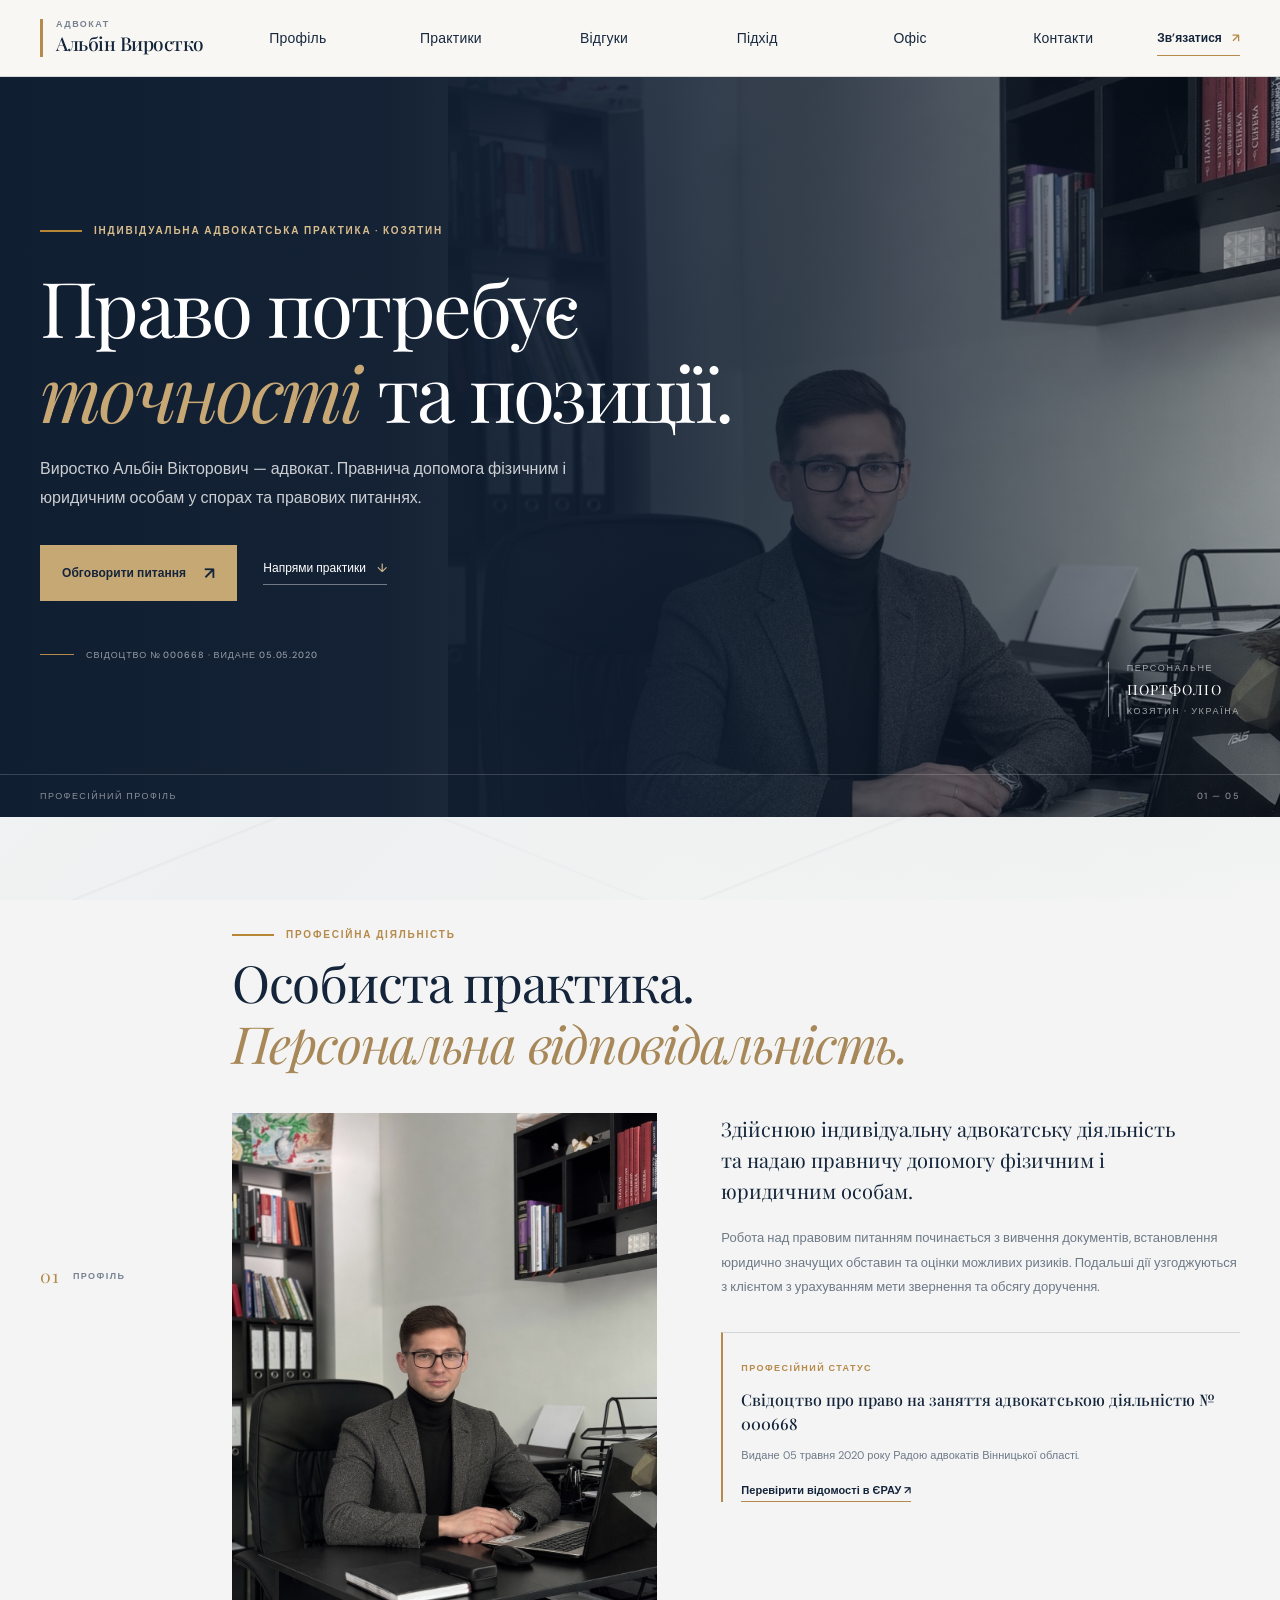
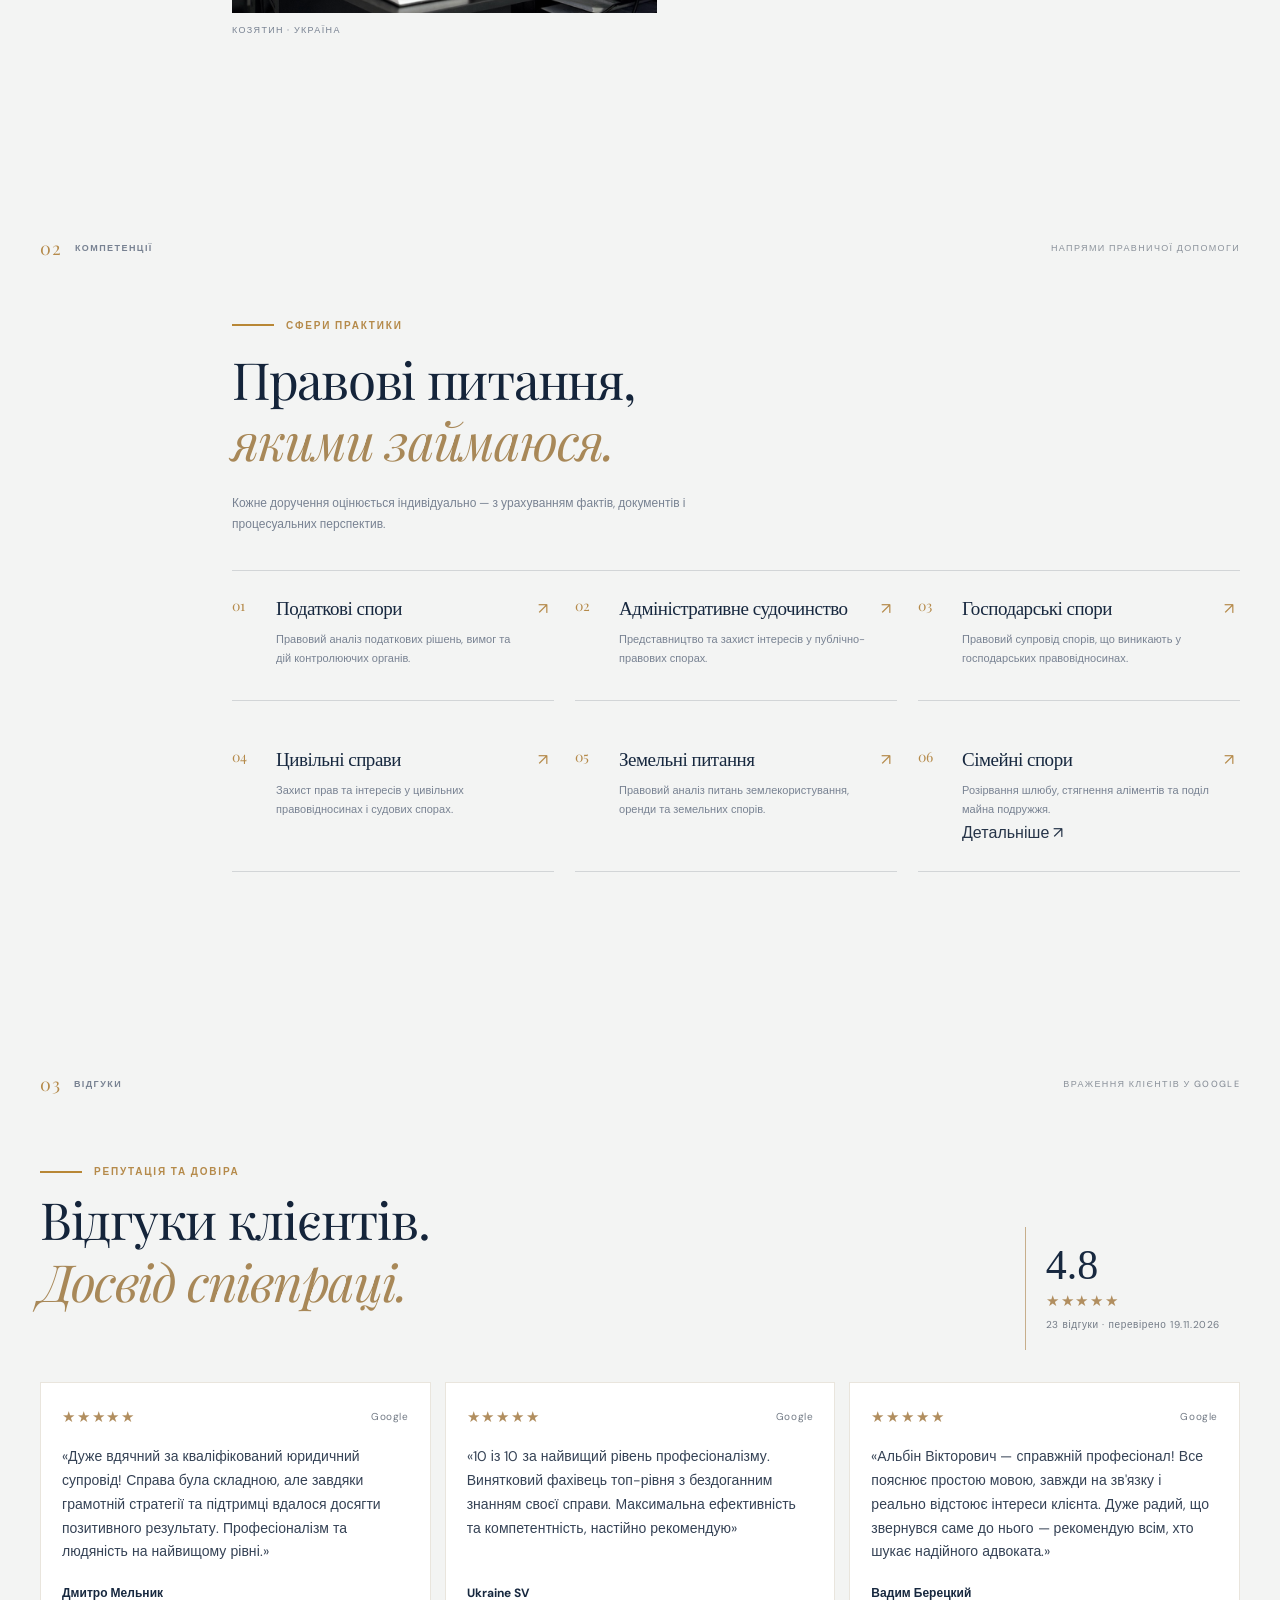
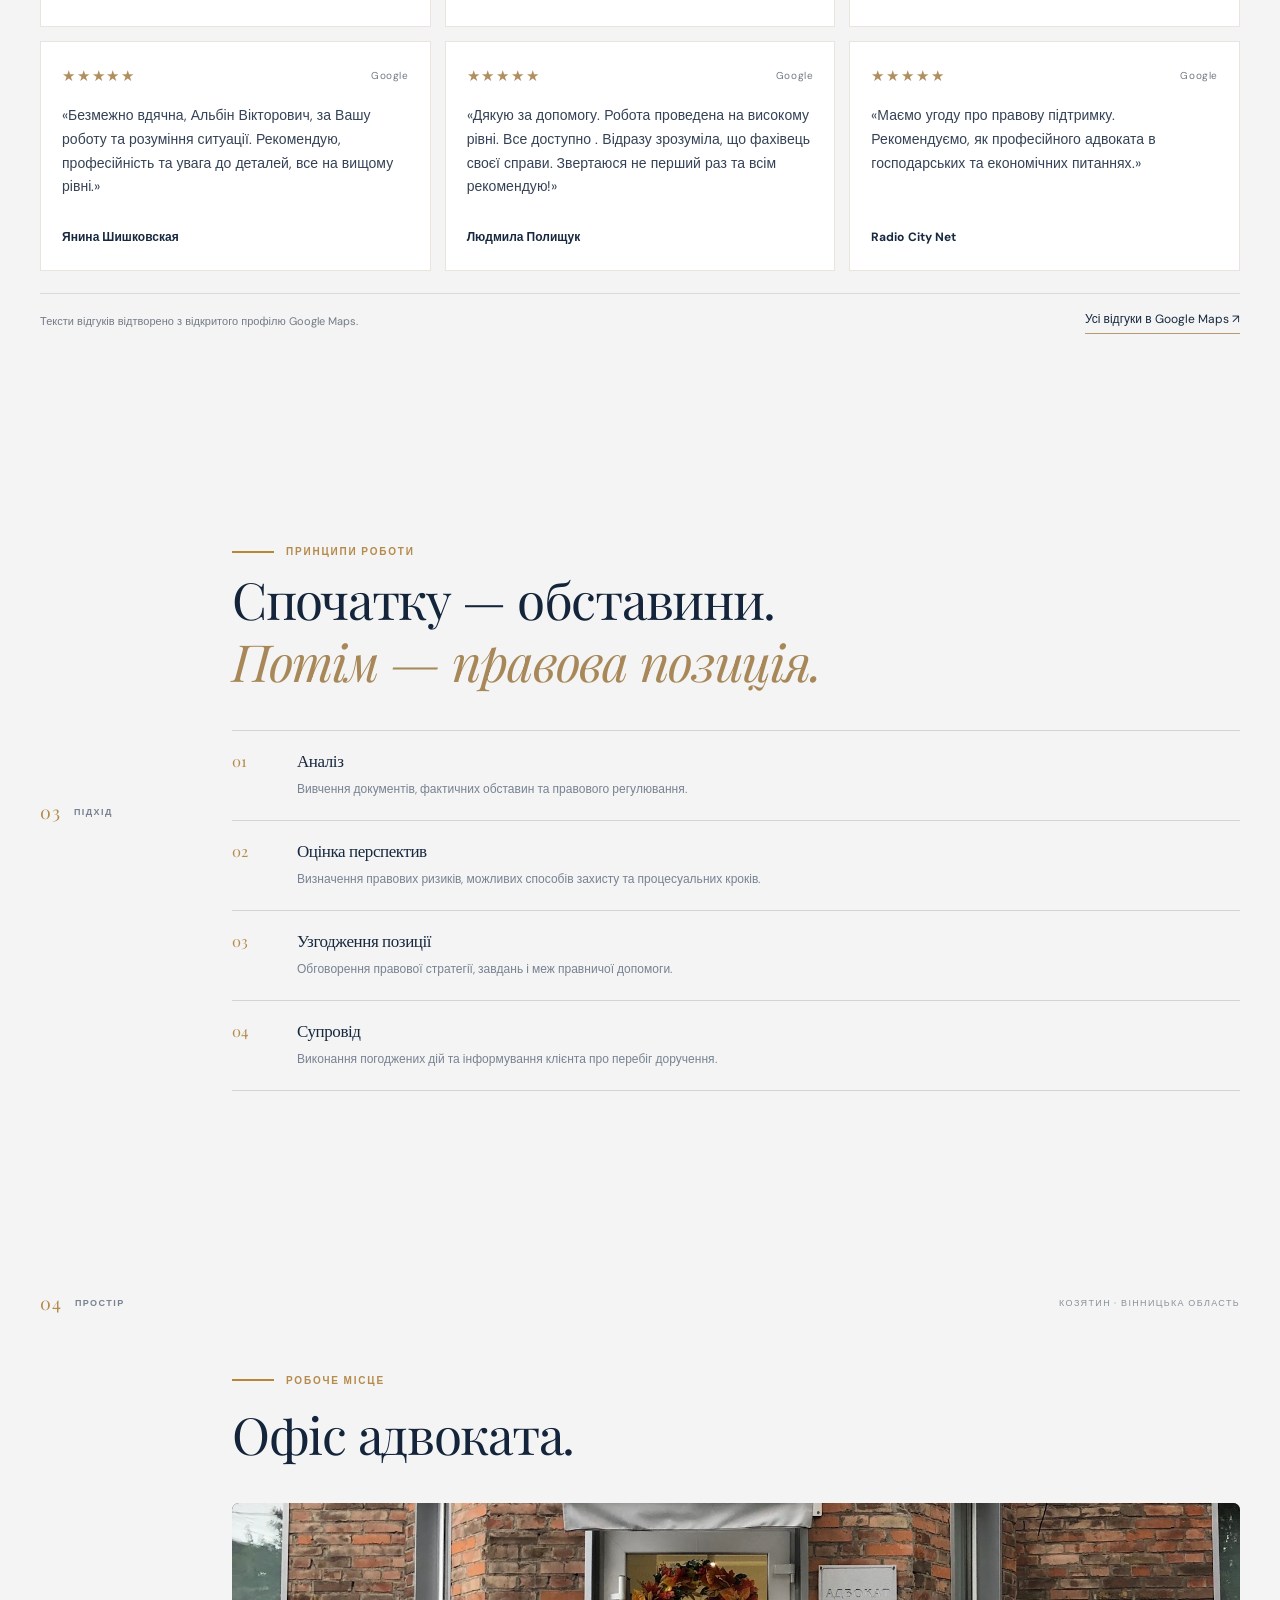
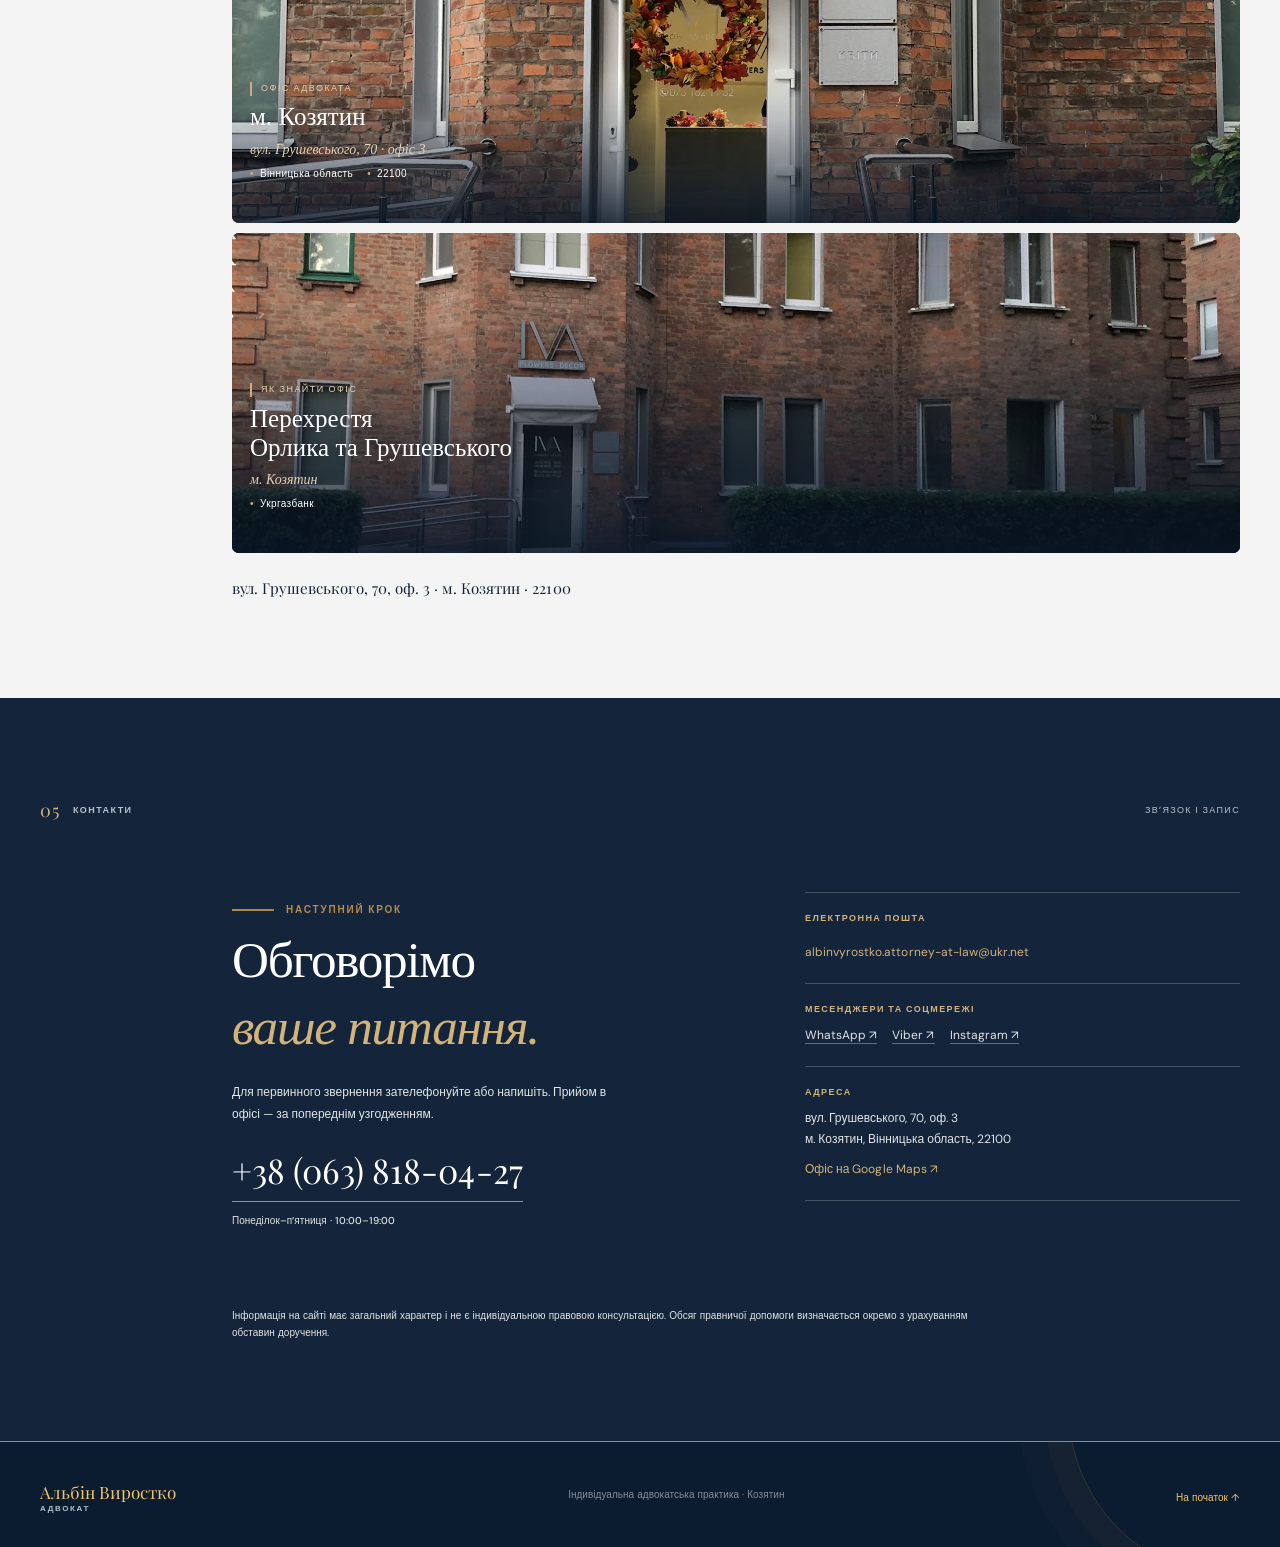
==== commit 85716717: "Clarify attorney website identity for Google search" ====
--- a/index.html
+++ b/index.html
@@ -2,15 +2,17 @@
 <html lang="uk"><head>
 <meta charset="utf-8"><meta name="viewport" content="width=device-width,initial-scale=1,viewport-fit=cover">
 <script>(function(){var desktopOverride=/(?:^|[?&])view=desktop(?:&|$)/.test(location.search);var phoneWidth=Math.min(window.innerWidth||9999,screen.width||9999)<=680;if(!desktopOverride&&phoneWidth){window.location.replace('/mobile.html')}})();</script>
-<meta name="description" content="Адвокат Альбін Виростко у Козятині. Індивідуальна адвокатська практика: податкові, адміністративні, господарські, цивільні та земельні спори.">
-<meta name="theme-color" content="#14243a"><title>Адвокат Альбін Виростко — персональне портфоліо | Козятин</title>
+<meta name="description" content="Адвокат Альбін Виростко в Козятині. Правнича допомога у сімейних, податкових, адміністративних, цивільних, господарських та земельних спорах.">
+<meta name="theme-color" content="#14243a"><title>Адвокат Альбін Виростко | Козятин</title>
 <link rel="canonical" href="https://advokat-vyrostko.com.ua/">
 <link rel="alternate" media="only screen and (max-width: 680px)" href="https://advokat-vyrostko.com.ua/mobile.html">
 <link rel="preconnect" href="https://fonts.googleapis.com"><link rel="preconnect" href="https://fonts.gstatic.com" crossorigin>
 <link href="https://fonts.googleapis.com/css2?family=DM+Sans:wght@400;500;600;700&family=Playfair+Display:wght@400;500;600&display=swap" rel="stylesheet">
 <link rel="stylesheet" href="styles.css?v=soundtrack-toggle-20261120"><link rel="stylesheet" href="mobile-hero-fix.css?v=phone-final-20261119-5"><link rel="icon" type="image/svg+xml" href="/favicon.svg?v=brand-naau-1">
 <meta property="og:type" content="website"><meta property="og:locale" content="uk_UA"><meta property="og:title" content="Адвокат Альбін Виростко — персональне портфоліо"><meta property="og:description" content="Індивідуальна адвокатська практика у Козятині. Профіль, напрями практики та контакти."><meta property="og:url" content="https://advokat-vyrostko.com.ua/"><meta property="og:image" content="https://advokat-vyrostko.com.ua/albin-vyrostko-office.jpg"><meta name="twitter:card" content="summary_large_image">
-<script type="application/ld+json">{"@context":"https://schema.org","@type":"Attorney","name":"Виростко Альбін Вікторович","url":"https://advokat-vyrostko.com.ua/","telephone":"+380638180427","email":"albinvyrostko.attorney-at-law@ukr.net","address":{"@type":"PostalAddress","streetAddress":"вул. Грушевського, 70, оф. 3","addressLocality":"Козятин","addressRegion":"Вінницька область","postalCode":"22100","addressCountry":"UA"}}</script>
+<script type="application/ld+json">{"@context":"https://schema.org","@type":"LegalService","name":"Виростко Альбін Вікторович","url":"https://advokat-vyrostko.com.ua/","telephone":"+380638180427","email":"albinvyrostko.attorney-at-law@ukr.net","address":{"@type":"PostalAddress","streetAddress":"вул. Грушевського, 70, оф. 3","addressLocality":"Козятин","addressRegion":"Вінницька область","postalCode":"22100","addressCountry":"UA"},"@id":"https://advokat-vyrostko.com.ua/#advokat-koziatyn","hasMap":"https://www.google.com/maps/place/%D0%90%D0%B4%D0%B2%D0%BE%D0%BA%D0%B0%D1%82+%D0%92%D0%B8%D1%80%D0%BE%D1%81%D1%82%D0%BA%D0%BE+%D0%90%D0%BB%D1%8C%D0%B1%D1%96%D0%BD+%D0%92%D1%96%D0%BA%D1%82%D0%BE%D1%80%D0%BE%D0%B2%D0%B8%D1%87/@49.7181629,28.8385483,17z/data=!3m1!4b1!4m6!3m5!1s0x472ce193b4ad70a9:0x47db681601af133a!8m2!3d49.7181629!4d28.8385483!16s%2Fg%2F11yk94cjnp","geo":{"@type":"GeoCoordinates","latitude":49.7181629,"longitude":28.8385483},"image":"https://advokat-vyrostko.com.ua/albin-vyrostko-office.jpg","sameAs":["https://www.instagram.com/albin_vyrostko/"]}</script>
+<meta property="og:site_name" content="Адвокат Альбін Виростко">
+<script type="application/ld+json">{"@context":"https://schema.org","@type":"WebSite","@id":"https://advokat-vyrostko.com.ua/#website","url":"https://advokat-vyrostko.com.ua/","name":"Адвокат Альбін Виростко","alternateName":["Адвокат Виростко Альбін Вікторович","advokat-vyrostko.com.ua"],"inLanguage":"uk","publisher":{"@id":"https://advokat-vyrostko.com.ua/#advokat-koziatyn"}}</script>
 </head><body id="top">
 <header class="portfolio-header"><div class="wrap nav">
 <a class="brand" href="#top"><span class="brand-mark"></span><span><small>АДВОКАТ</small><strong>Альбін Виростко</strong></span></a>
@@ -57,7 +59,7 @@
       <article class="review-card"><div class="review-card-top"><span class="reviews-stars">★★★★★</span><small>Google</small></div><blockquote>«Дякую за допомогу. Робота проведена на високому рівні. Все доступно . Відразу зрозуміла, що фахівець своєї справи. Звертаюся не перший раз та всім рекомендую!»</blockquote><strong>Людмила Полищук</strong></article>
       <article class="review-card"><div class="review-card-top"><span class="reviews-stars">★★★★★</span><small>Google</small></div><blockquote>«Маємо угоду про правову підтримку. Рекомендуємо, як професійного адвоката в господарських та економічних питаннях.»</blockquote><strong>Radio City Net</strong></article>
     </div>
-    <div class="reviews-footer"><span>Тексти відгуків відтворено з відкритого профілю Google Maps.</span><a href="https://www.google.com/maps/place/Адвокат+Виростко+Альбін+Вікторович/@49.6094529,31.429555,17z/data=!3m1!4b1!4m6!3m5!1s0x40d03c4039204c7d:0x45644595dd4a8b16!8m2!3d49.6094504!4d31.4317489!16s%2Fg%2F11c0lqw14z" target="_blank" rel="noopener noreferrer">Усі відгуки в Google Maps ↗</a></div>
+    <div class="reviews-footer"><span>Тексти відгуків відтворено з відкритого профілю Google Maps.</span><a href="https://www.google.com/maps/place/%D0%90%D0%B4%D0%B2%D0%BE%D0%BA%D0%B0%D1%82+%D0%92%D0%B8%D1%80%D0%BE%D1%81%D1%82%D0%BA%D0%BE+%D0%90%D0%BB%D1%8C%D0%B1%D1%96%D0%BD+%D0%92%D1%96%D0%BA%D1%82%D0%BE%D1%80%D0%BE%D0%B2%D0%B8%D1%87/@49.7181629,28.8385483,17z/data=!3m1!4b1!4m6!3m5!1s0x472ce193b4ad70a9:0x47db681601af133a!8m2!3d49.7181629!4d28.8385483!16s%2Fg%2F11yk94cjnp" target="_blank" rel="noopener noreferrer">Усі відгуки в Google Maps ↗</a></div>
   </div>
 </section>
 
@@ -67,10 +69,10 @@
 <div><b>03</b><section><h3>Узгодження позиції</h3><p>Обговорення правової стратегії, завдань і меж правничої допомоги.</p></section></div>
 <div><b>04</b><section><h3>Супровід</h3><p>Виконання погоджених дій та інформування клієнта про перебіг доручення.</p></section></div></div></div></div></section>
 <section class="section office-section" id="office"><div class="wrap"><div class="section-topline"><div class="section-kicker"><b>04</b> ПРОСТІР</div><span>КОЗЯТИН · ВІННИЦЬКА ОБЛАСТЬ</span></div><div class="practice-intro"><p class="eyebrow">РОБОЧЕ МІСЦЕ</p><h2 class="section-title">Офіс адвоката.</h2></div>
-<div class="office-gallery"><figure class="office-entrance-card"><img src="/office-entrance.jpg" alt="Вхід до офісу адвоката у місті Козятин" loading="lazy"><div class="office-entrance-overlay"><span>ОФІС АДВОКАТА</span><strong>м. Козятин</strong><p>вул. Грушевського, 70 · офіс 3</p><ul><li>Вінницька область</li><li>22100</li></ul></div><figcaption>Вхід до офісу · Козятин</figcaption></figure><figure class="office-building-card"><img src="/office-building.jpg" alt="Будівля офісу біля перехрестя вулиць Орлика та Грушевського у Козятині" loading="lazy"><div class="office-building-overlay"><span class="office-building-kicker">ЯК ЗНАЙТИ ОФІС</span><strong>Перехрестя<br>Орлика та Грушевського</strong><p>м. Козятин</p><ul><li>Укргазбанк</li><li>Квітковий магазин IVA</li></ul></div><figcaption>Орієнтир — перехрестя Орлика та Грушевського</figcaption></figure></div><p class="office-address">вул. Грушевського, 70, оф. 3 · м. Козятин · 22100</p></div></section>
+<div class="office-gallery"><figure class="office-entrance-card"><img src="/office-entrance.jpg" alt="Вхід до офісу адвоката у місті Козятин" loading="lazy"><div class="office-entrance-overlay"><span>ОФІС АДВОКАТА</span><strong>м. Козятин</strong><p>вул. Грушевського, 70 · офіс 3</p><ul><li>Вінницька область</li><li>22100</li></ul></div><figcaption>Вхід до офісу · Козятин</figcaption></figure><figure class="office-building-card"><img src="/office-building.jpg" alt="Будівля офісу біля перехрестя вулиць Орлика та Грушевського у Козятині" loading="lazy"><div class="office-building-overlay"><span class="office-building-kicker">ЯК ЗНАЙТИ ОФІС</span><strong>Перехрестя<br>Орлика та Грушевського</strong><p>м. Козятин</p><ul><li>Укргазбанк</li></ul></div><figcaption>Орієнтир — перехрестя Орлика та Грушевського</figcaption></figure></div><p class="office-address">вул. Грушевського, 70, оф. 3 · м. Козятин · 22100</p></div></section>
 <section class="section contact-section" id="contacts"><div class="wrap"><div class="section-topline"><div class="section-kicker"><b>05</b> КОНТАКТИ</div><span>ЗВ’ЯЗОК І ЗАПИС</span></div><div class="contact-layout">
 <div class="contact-intro"><p class="eyebrow">НАСТУПНИЙ КРОК</p><h2>Обговорімо<br><em>ваше питання.</em></h2><p>Для первинного звернення зателефонуйте або напишіть. Прийом в офісі — за попереднім узгодженням.</p><a class="contact-phone" href="tel:+380638180427">+38 (063) 818-04-27</a><span class="contact-hours">Понеділок–п’ятниця · 10:00–19:00</span></div>
-<div class="contact-details"><div><span>ЕЛЕКТРОННА ПОШТА</span><a href="mailto:albinvyrostko.attorney-at-law@ukr.net">albinvyrostko.attorney-at-law@ukr.net</a></div><div><span>МЕСЕНДЖЕРИ ТА СОЦМЕРЕЖІ</span><p><a href="https://wa.me/380638180427" target="_blank" rel="noopener noreferrer">WhatsApp ↗︎</a><a href="viber://add?number=%2B380638180427">Viber ↗︎</a><a href="https://www.instagram.com/albin_vyrostko/" target="_blank" rel="noopener noreferrer">Instagram ↗︎</a></p></div><div><span>АДРЕСА</span><p>вул. Грушевського, 70, оф. 3<br>м. Козятин, Вінницька область, 22100</p><a href="https://www.google.com/maps/search/?api=1&query=Advokat%20Vyrostko%20Albin%20Viktorovych%2C%20Hrushevskoho%2070%2C%20Koziatyn%2C%20Vinnytsia%20Oblast%2C%20Ukraine" target="_blank" rel="noopener noreferrer">Офіс на Google Maps ↗︎</a></div></div></div>
+<div class="contact-details"><div><span>ЕЛЕКТРОННА ПОШТА</span><a href="mailto:albinvyrostko.attorney-at-law@ukr.net">albinvyrostko.attorney-at-law@ukr.net</a></div><div><span>МЕСЕНДЖЕРИ ТА СОЦМЕРЕЖІ</span><p><a href="https://wa.me/380638180427" target="_blank" rel="noopener noreferrer">WhatsApp ↗︎</a><a href="viber://add?number=%2B380638180427">Viber ↗︎</a><a href="https://www.instagram.com/albin_vyrostko/" target="_blank" rel="noopener noreferrer">Instagram ↗︎</a></p></div><div><span>АДРЕСА</span><p>вул. Грушевського, 70, оф. 3<br>м. Козятин, Вінницька область, 22100</p><a href="https://www.google.com/maps/place/%D0%90%D0%B4%D0%B2%D0%BE%D0%BA%D0%B0%D1%82+%D0%92%D0%B8%D1%80%D0%BE%D1%81%D1%82%D0%BA%D0%BE+%D0%90%D0%BB%D1%8C%D0%B1%D1%96%D0%BD+%D0%92%D1%96%D0%BA%D1%82%D0%BE%D1%80%D0%BE%D0%B2%D0%B8%D1%87/@49.7181629,28.8385483,17z/data=!3m1!4b1!4m6!3m5!1s0x472ce193b4ad70a9:0x47db681601af133a!8m2!3d49.7181629!4d28.8385483!16s%2Fg%2F11yk94cjnp" target="_blank" rel="noopener noreferrer">Офіс на Google Maps ↗︎</a></div></div></div>
 <p class="legal-note">Інформація на сайті має загальний характер і не є індивідуальною правовою консультацією. Обсяг правничої допомоги визначається окремо з урахуванням обставин доручення.</p></div></section>
 </main>
 <footer class="portfolio-footer"><div class="wrap"><a href="#top">Альбін Виростко <small>АДВОКАТ</small></a><span>Індивідуальна адвокатська практика · Козятин</span><a href="#top">На початок ↑︎</a></div></footer>
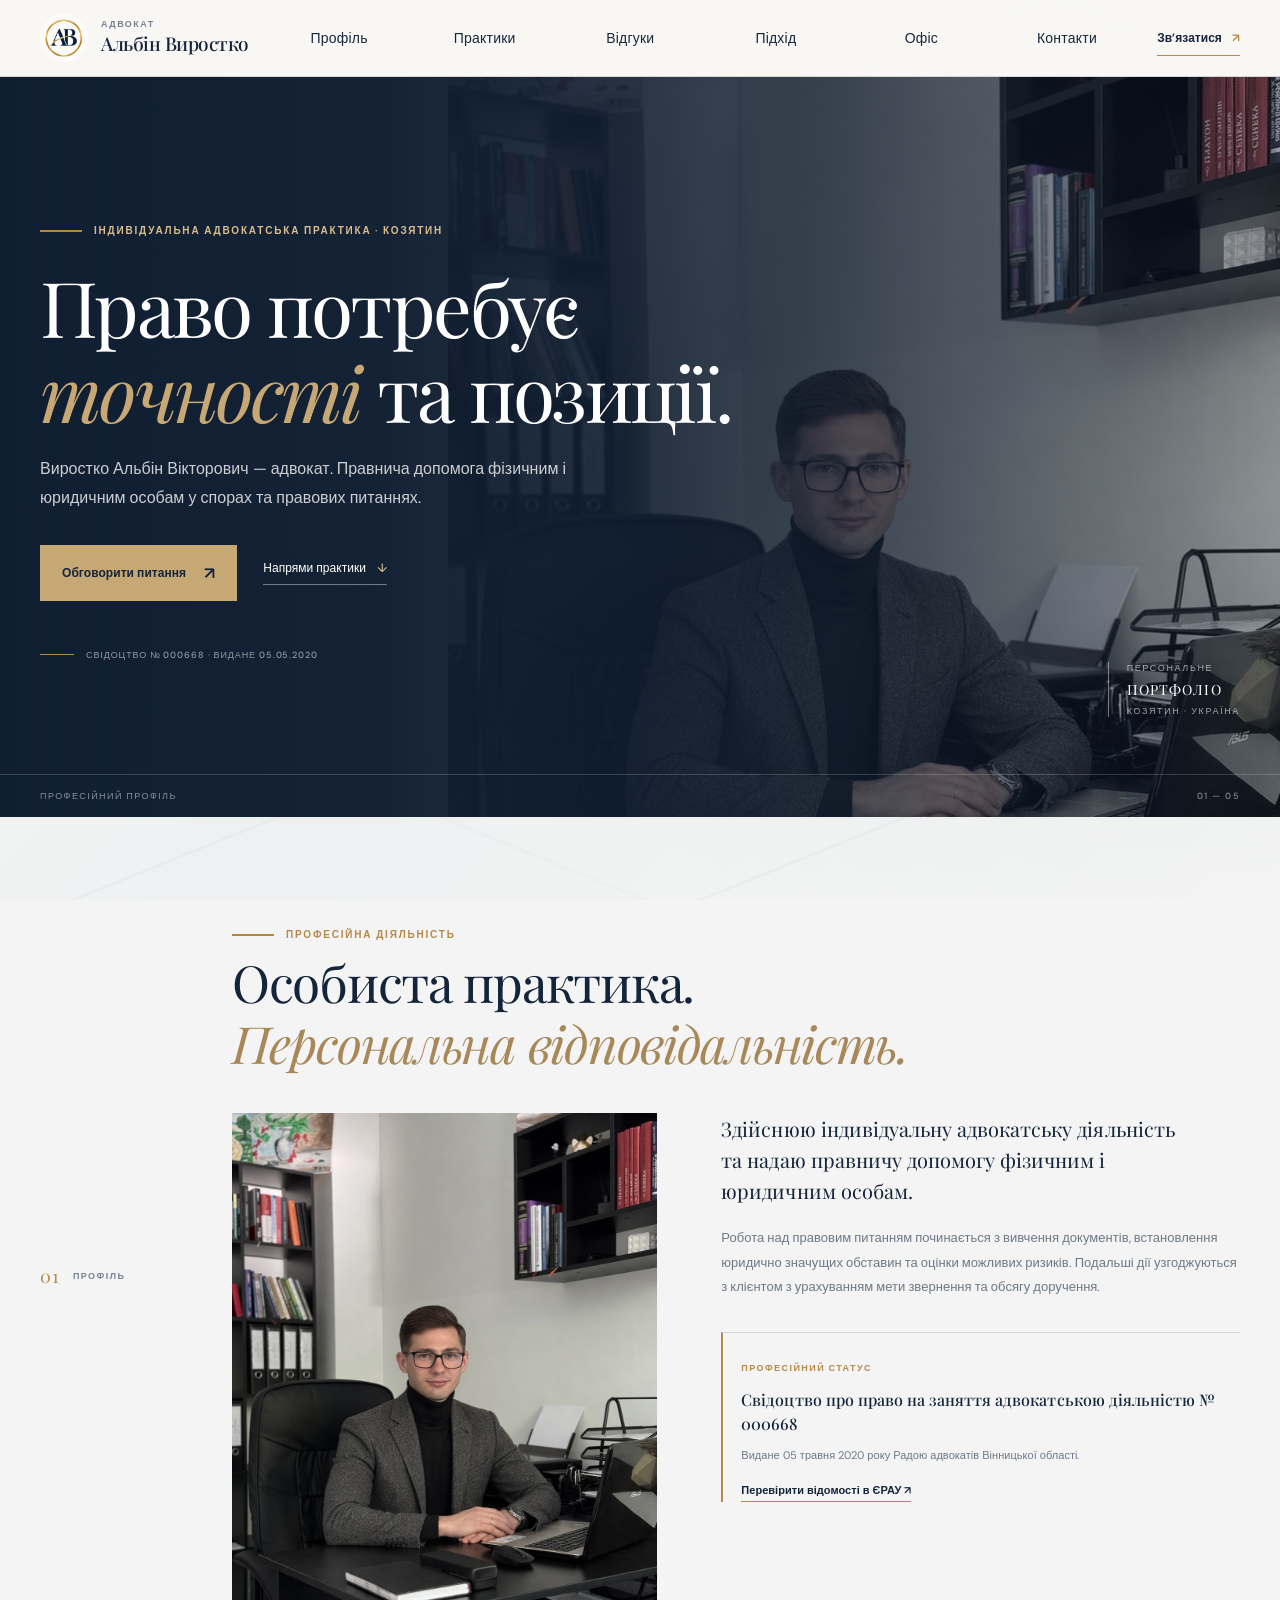
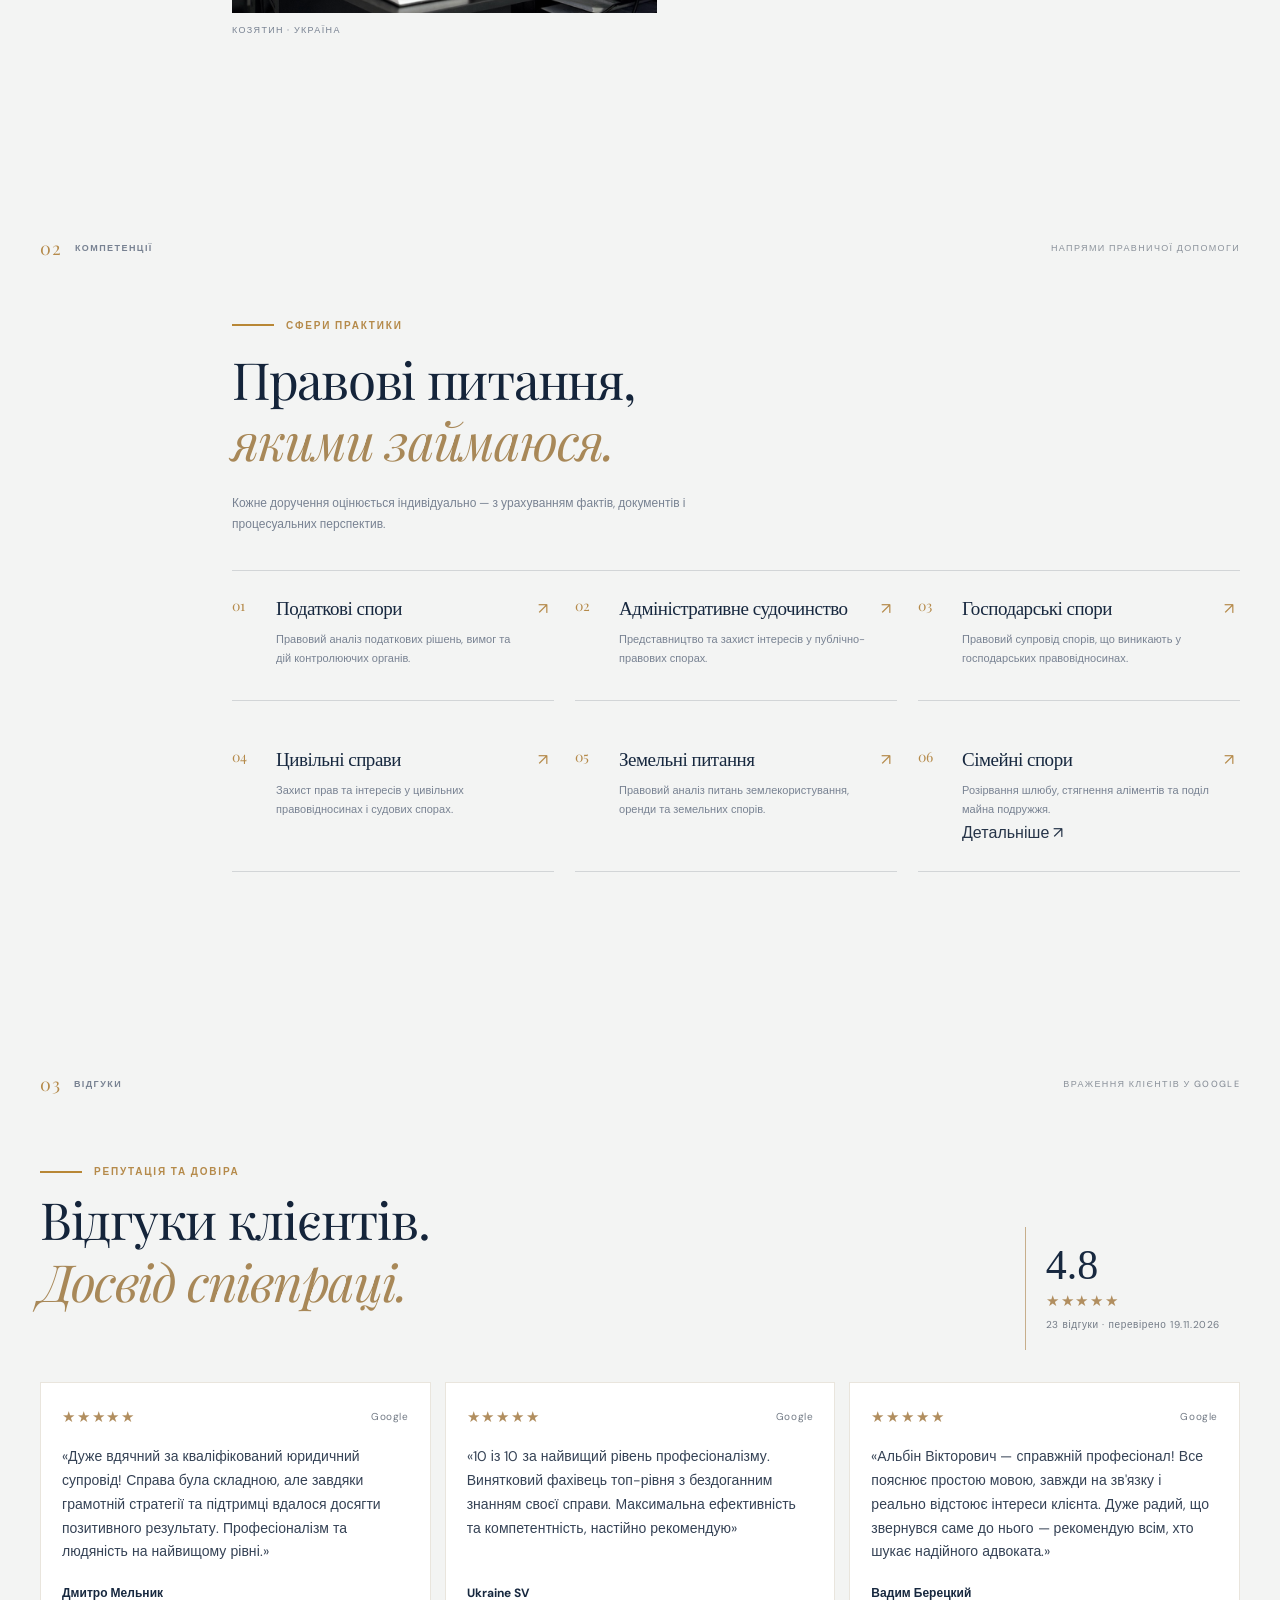
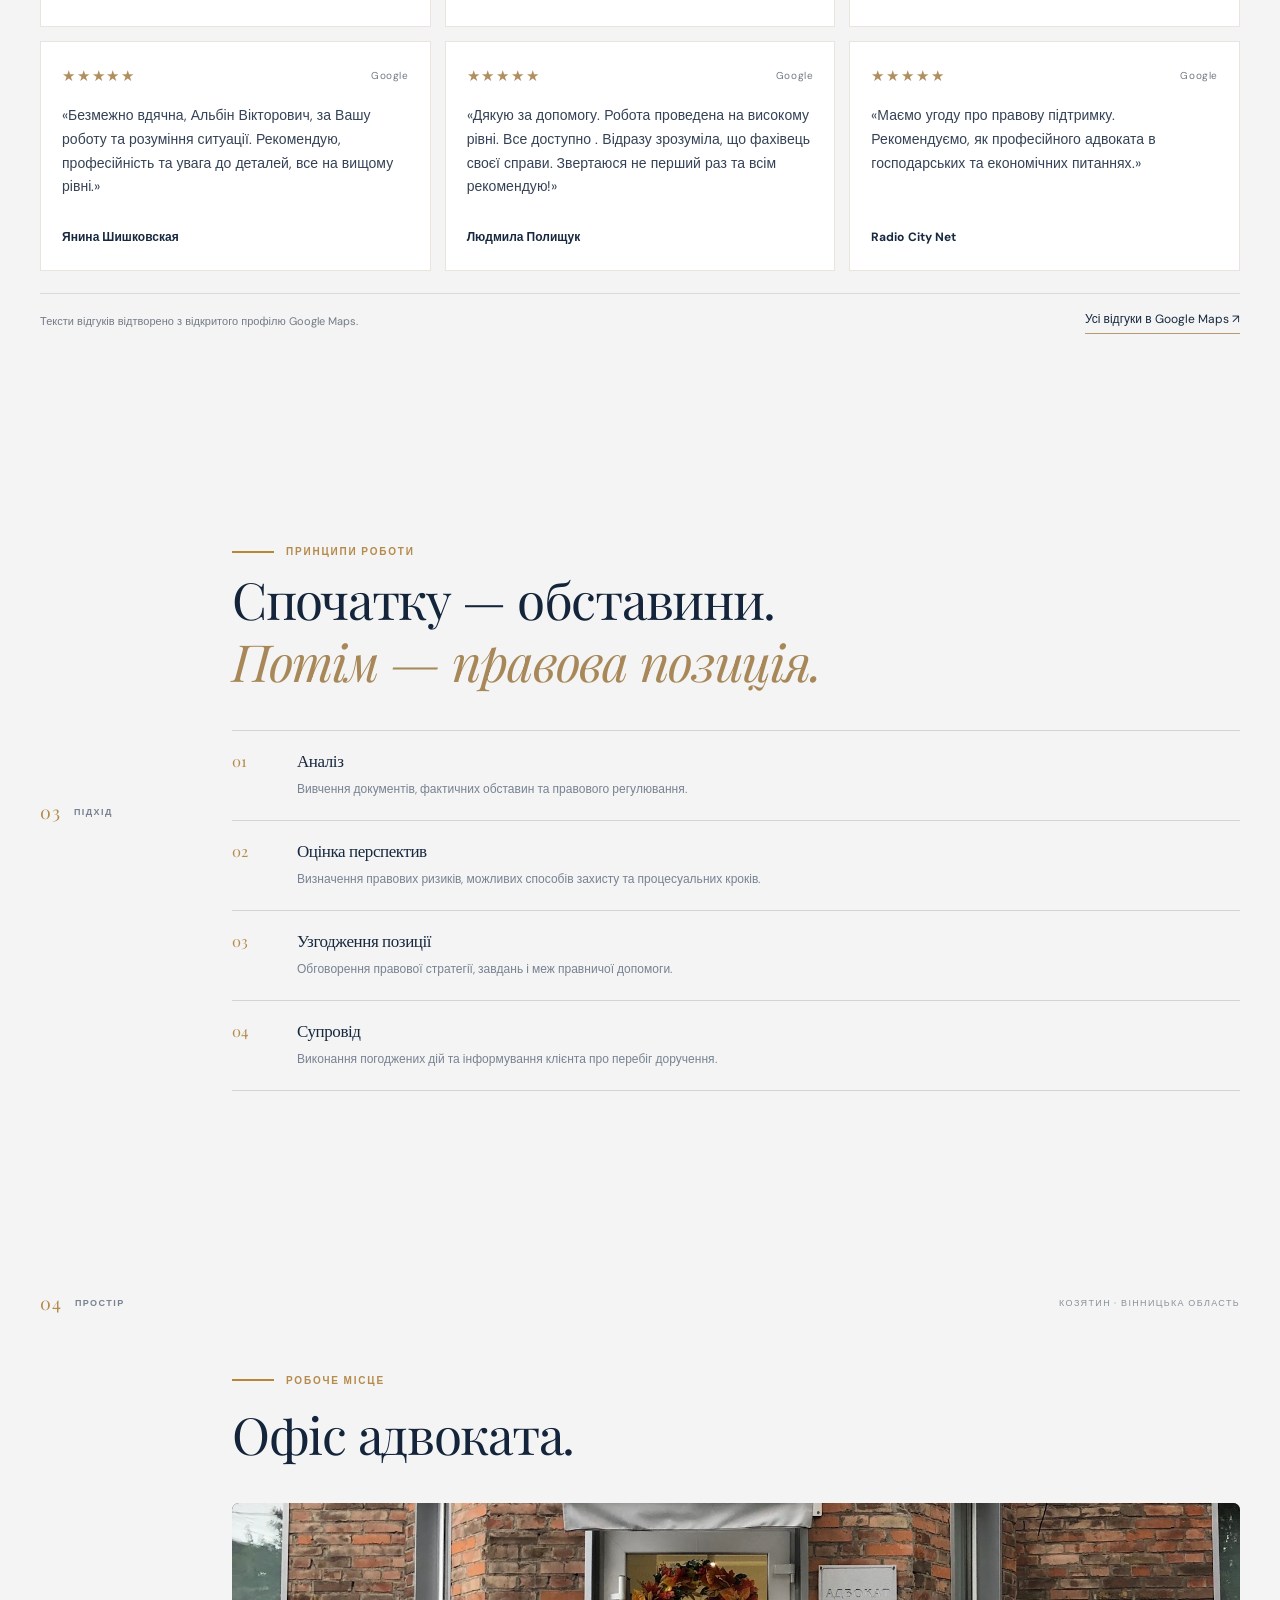
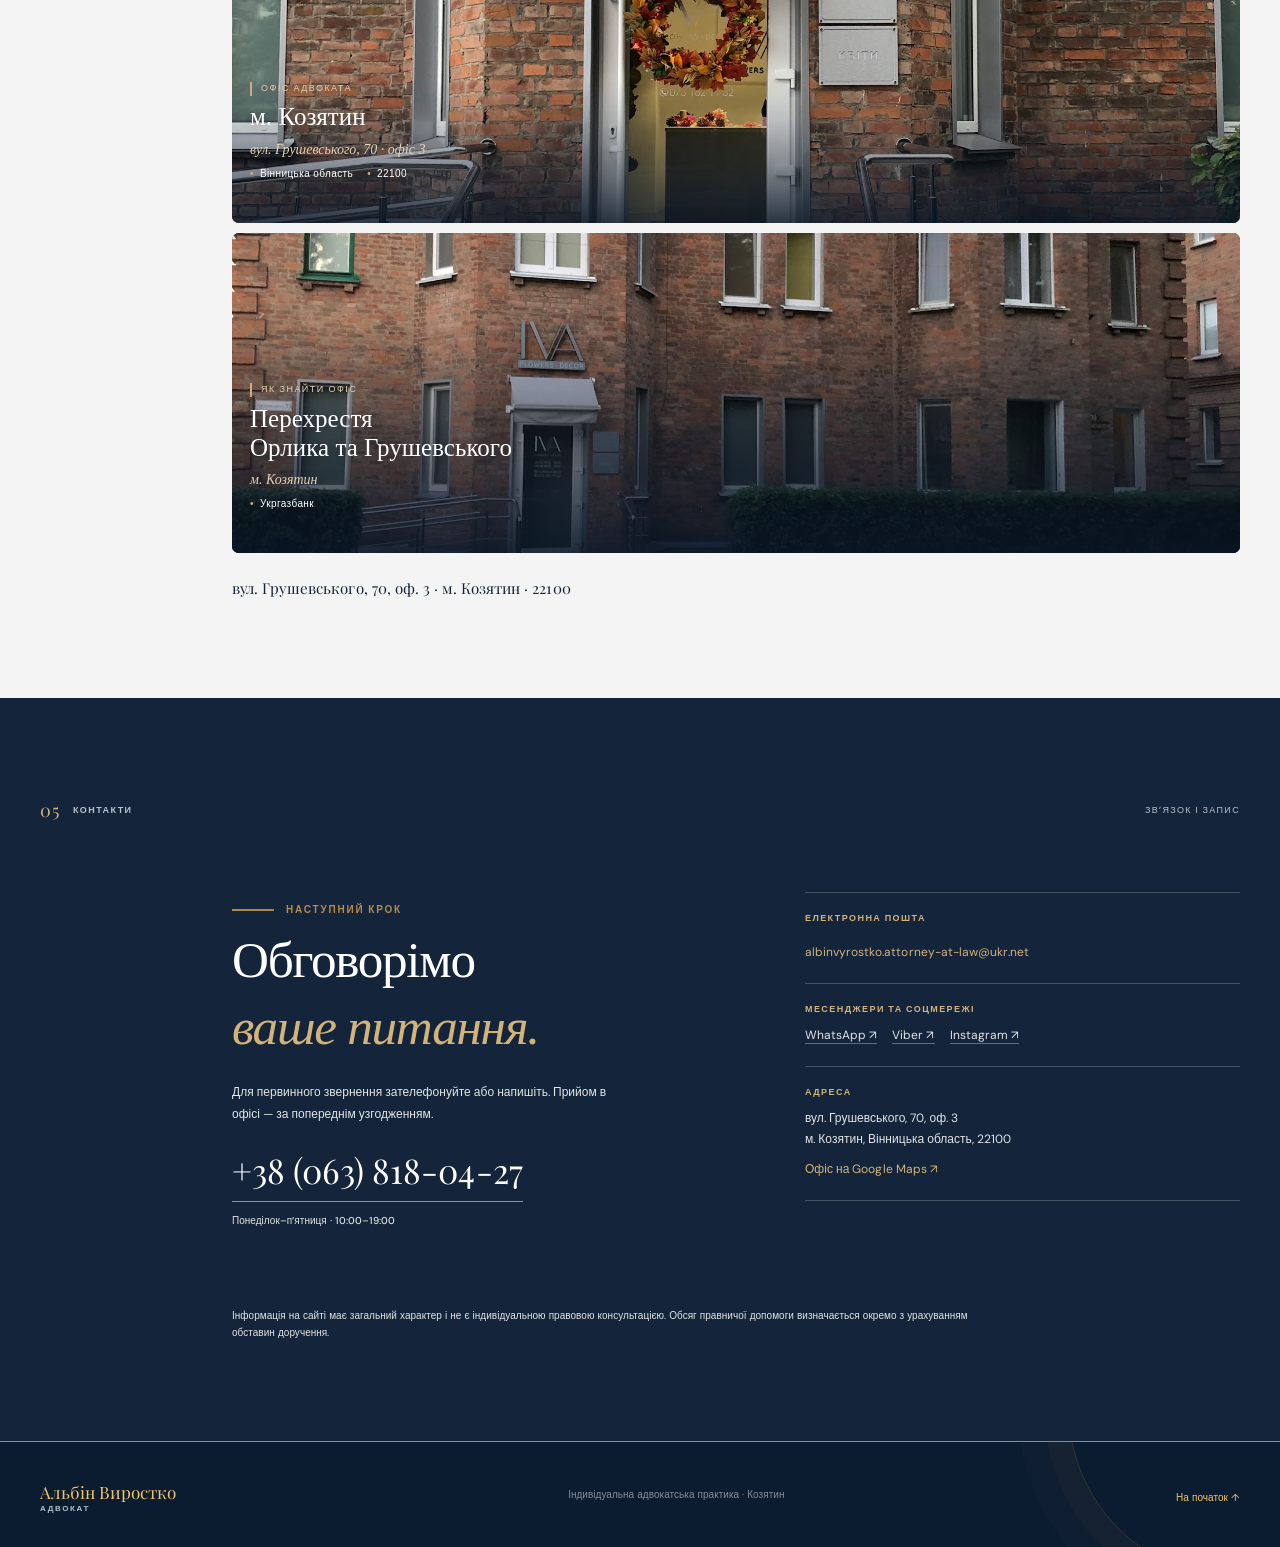
==== commit 94c80063: "Use unified AB PNG logo across website headers" ====
--- a/index.html
+++ b/index.html
@@ -8,14 +8,14 @@
 <link rel="alternate" media="only screen and (max-width: 680px)" href="https://advokat-vyrostko.com.ua/mobile.html">
 <link rel="preconnect" href="https://fonts.googleapis.com"><link rel="preconnect" href="https://fonts.gstatic.com" crossorigin>
 <link href="https://fonts.googleapis.com/css2?family=DM+Sans:wght@400;500;600;700&family=Playfair+Display:wght@400;500;600&display=swap" rel="stylesheet">
-<link rel="stylesheet" href="styles.css?v=soundtrack-toggle-20261120"><link rel="stylesheet" href="mobile-hero-fix.css?v=phone-final-20261119-5"><link rel="icon" type="image/svg+xml" href="/favicon.svg?v=brand-naau-1">
+<link rel="stylesheet" href="styles.css?v=soundtrack-toggle-20261120"><link rel="stylesheet" href="mobile-hero-fix.css?v=phone-final-20261119-5"><link rel="icon" type="image/png" href="/logo-av.png">
 <meta property="og:type" content="website"><meta property="og:locale" content="uk_UA"><meta property="og:title" content="Адвокат Альбін Виростко — персональне портфоліо"><meta property="og:description" content="Індивідуальна адвокатська практика у Козятині. Профіль, напрями практики та контакти."><meta property="og:url" content="https://advokat-vyrostko.com.ua/"><meta property="og:image" content="https://advokat-vyrostko.com.ua/albin-vyrostko-office.jpg"><meta name="twitter:card" content="summary_large_image">
 <script type="application/ld+json">{"@context":"https://schema.org","@type":"LegalService","name":"Виростко Альбін Вікторович","url":"https://advokat-vyrostko.com.ua/","telephone":"+380638180427","email":"albinvyrostko.attorney-at-law@ukr.net","address":{"@type":"PostalAddress","streetAddress":"вул. Грушевського, 70, оф. 3","addressLocality":"Козятин","addressRegion":"Вінницька область","postalCode":"22100","addressCountry":"UA"},"@id":"https://advokat-vyrostko.com.ua/#advokat-koziatyn","hasMap":"https://www.google.com/maps/place/%D0%90%D0%B4%D0%B2%D0%BE%D0%BA%D0%B0%D1%82+%D0%92%D0%B8%D1%80%D0%BE%D1%81%D1%82%D0%BA%D0%BE+%D0%90%D0%BB%D1%8C%D0%B1%D1%96%D0%BD+%D0%92%D1%96%D0%BA%D1%82%D0%BE%D1%80%D0%BE%D0%B2%D0%B8%D1%87/@49.7181629,28.8385483,17z/data=!3m1!4b1!4m6!3m5!1s0x472ce193b4ad70a9:0x47db681601af133a!8m2!3d49.7181629!4d28.8385483!16s%2Fg%2F11yk94cjnp","geo":{"@type":"GeoCoordinates","latitude":49.7181629,"longitude":28.8385483},"image":"https://advokat-vyrostko.com.ua/albin-vyrostko-office.jpg","sameAs":["https://www.instagram.com/albin_vyrostko/"]}</script>
 <meta property="og:site_name" content="Адвокат Альбін Виростко">
 <script type="application/ld+json">{"@context":"https://schema.org","@type":"WebSite","@id":"https://advokat-vyrostko.com.ua/#website","url":"https://advokat-vyrostko.com.ua/","name":"Адвокат Альбін Виростко","alternateName":["Адвокат Виростко Альбін Вікторович","advokat-vyrostko.com.ua"],"inLanguage":"uk","publisher":{"@id":"https://advokat-vyrostko.com.ua/#advokat-koziatyn"}}</script>
 </head><body id="top">
 <header class="portfolio-header"><div class="wrap nav">
-<a class="brand" href="#top"><span class="brand-mark"></span><span><small>АДВОКАТ</small><strong>Альбін Виростко</strong></span></a>
+<a class="brand" href="#top"><img src="/logo-av.png" alt="Логотип АВ" width="48" height="48" style="display:block;width:48px;height:48px;flex:0 0 48px;object-fit:contain;border-radius:50%;" decoding="async"><span><small>АДВОКАТ</small><strong>Альбін Виростко</strong></span></a>
 <button class="menu-toggle" type="button" aria-label="Відкрити меню" aria-expanded="false">☰</button>
 <nav aria-label="Головна навігація"><a href="#about">Профіль</a><a href="#practice">Практики</a><a href="#reviews">Відгуки</a><a href="#approach">Підхід</a><a href="#office">Офіс</a><a href="#contacts">Контакти</a></nav>
 <a class="header-contact" href="#contacts">Зв’язатися <span class="arrow-text">↗︎</span></a></div></header>
